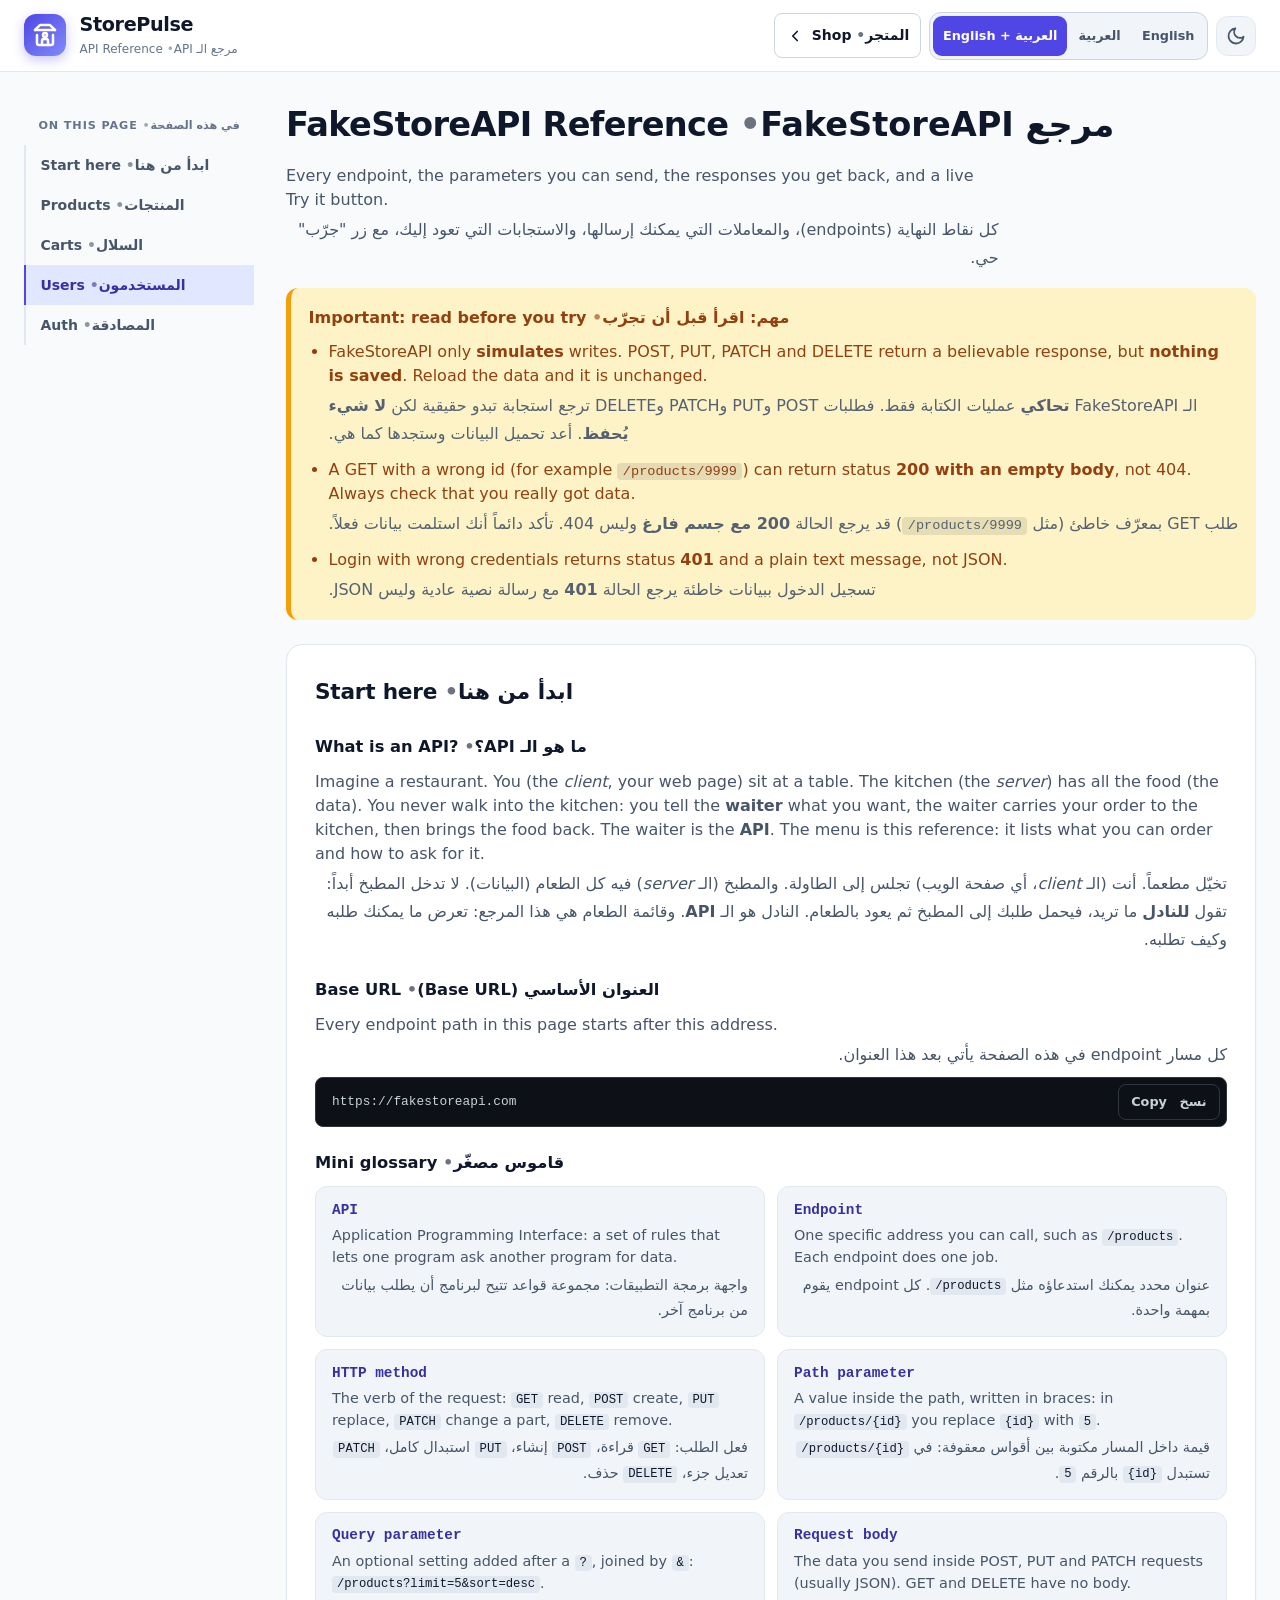
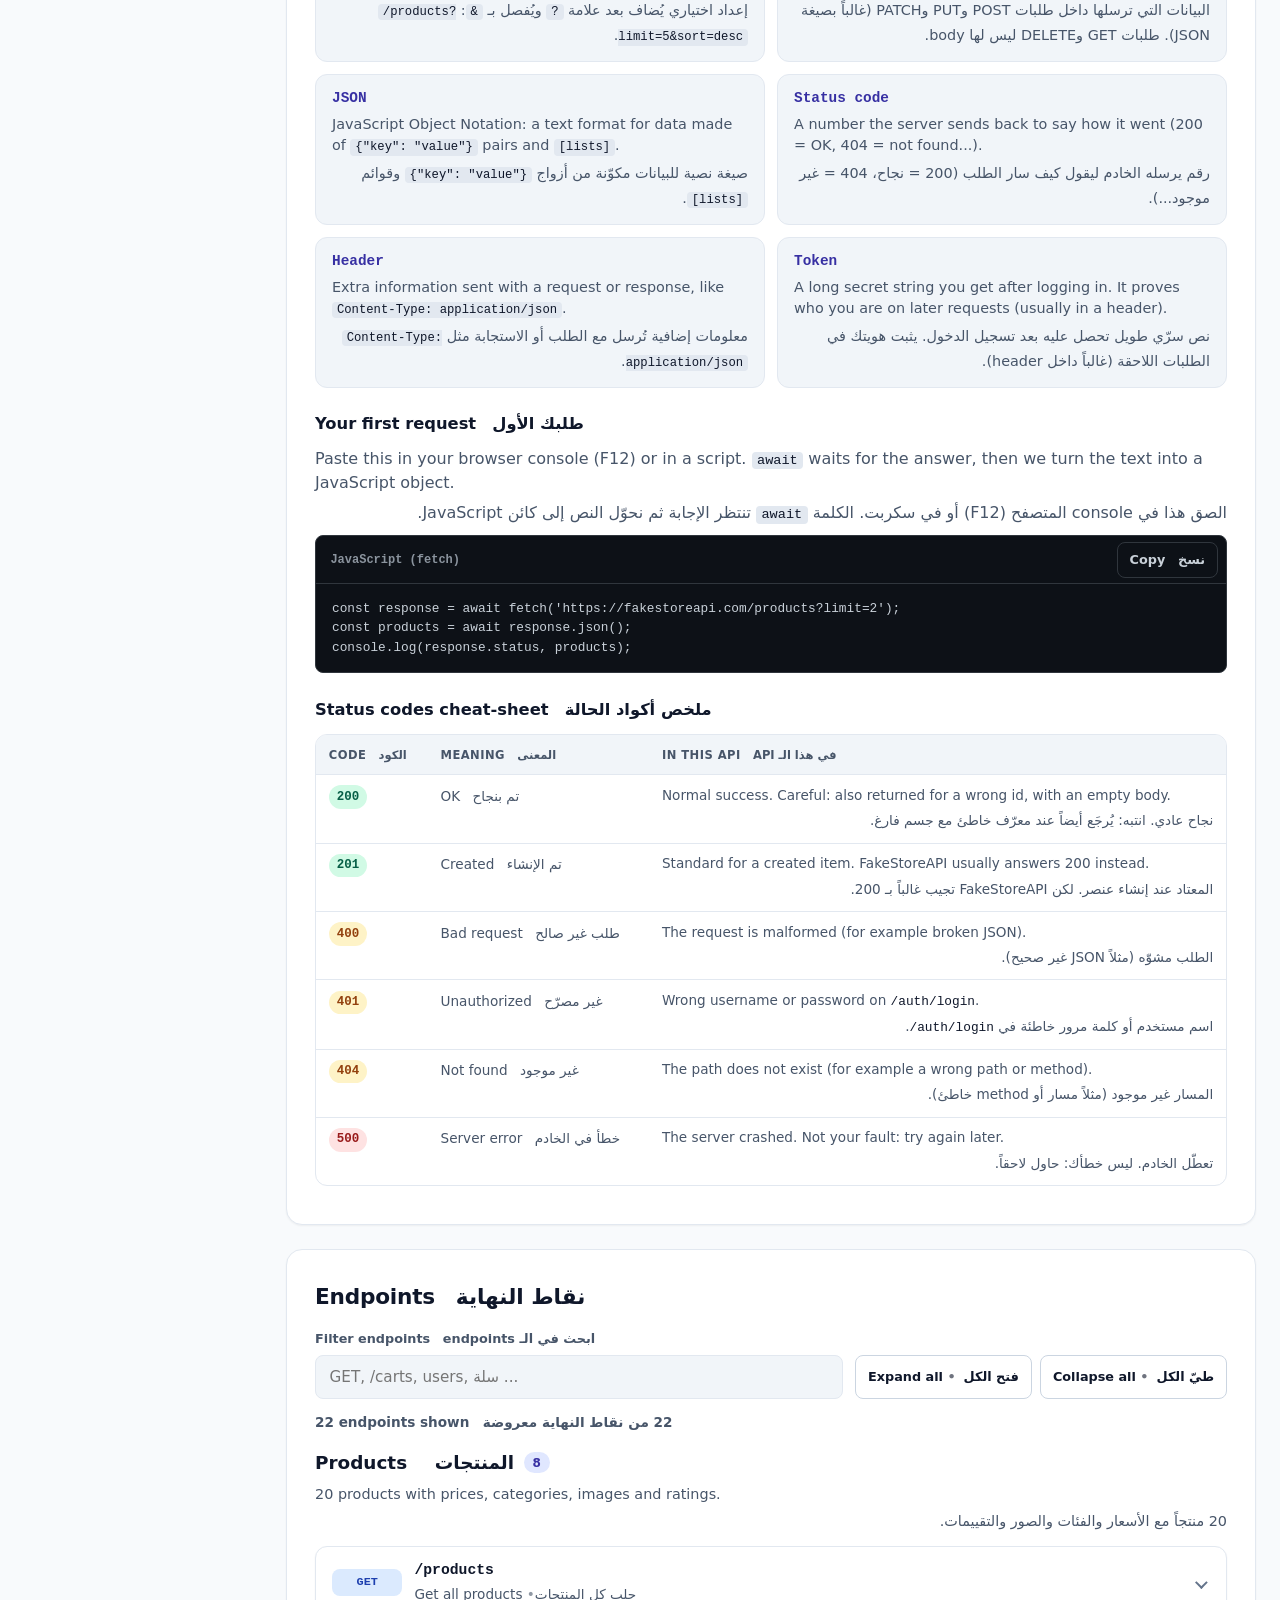
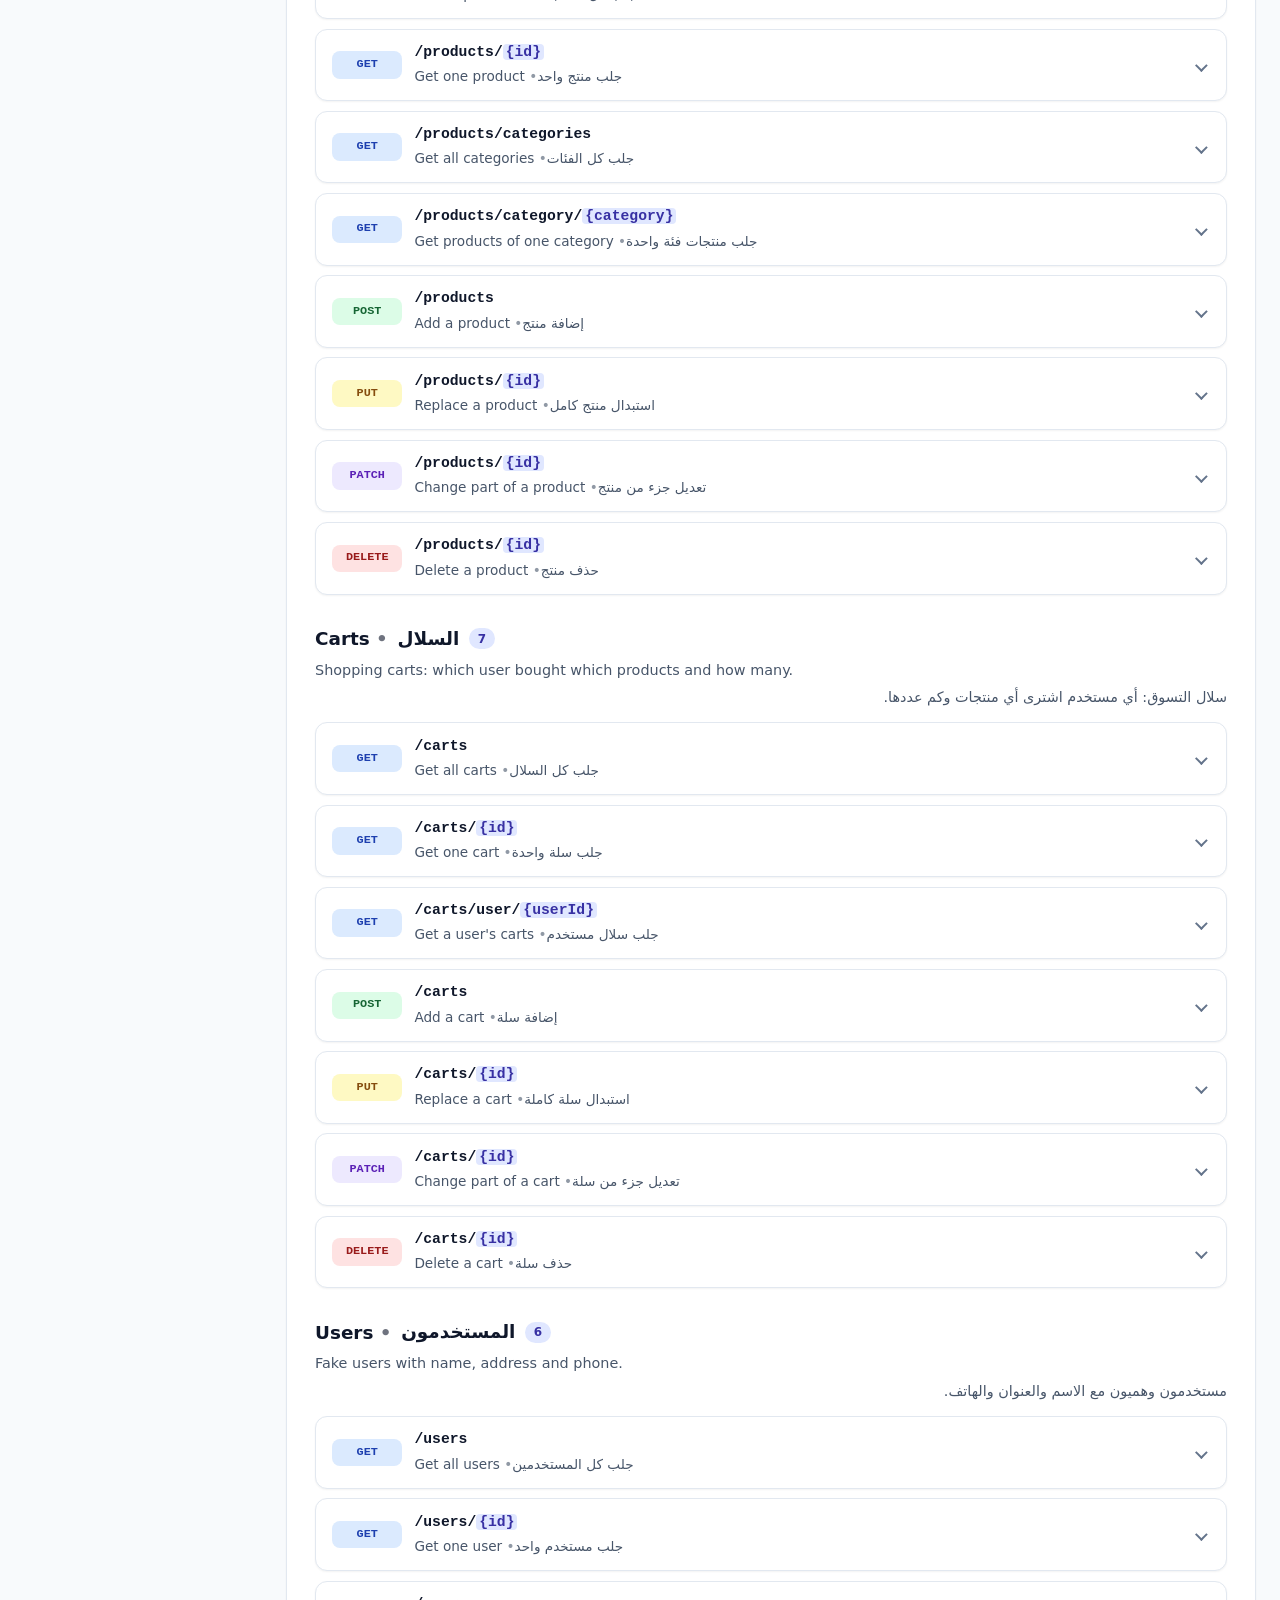
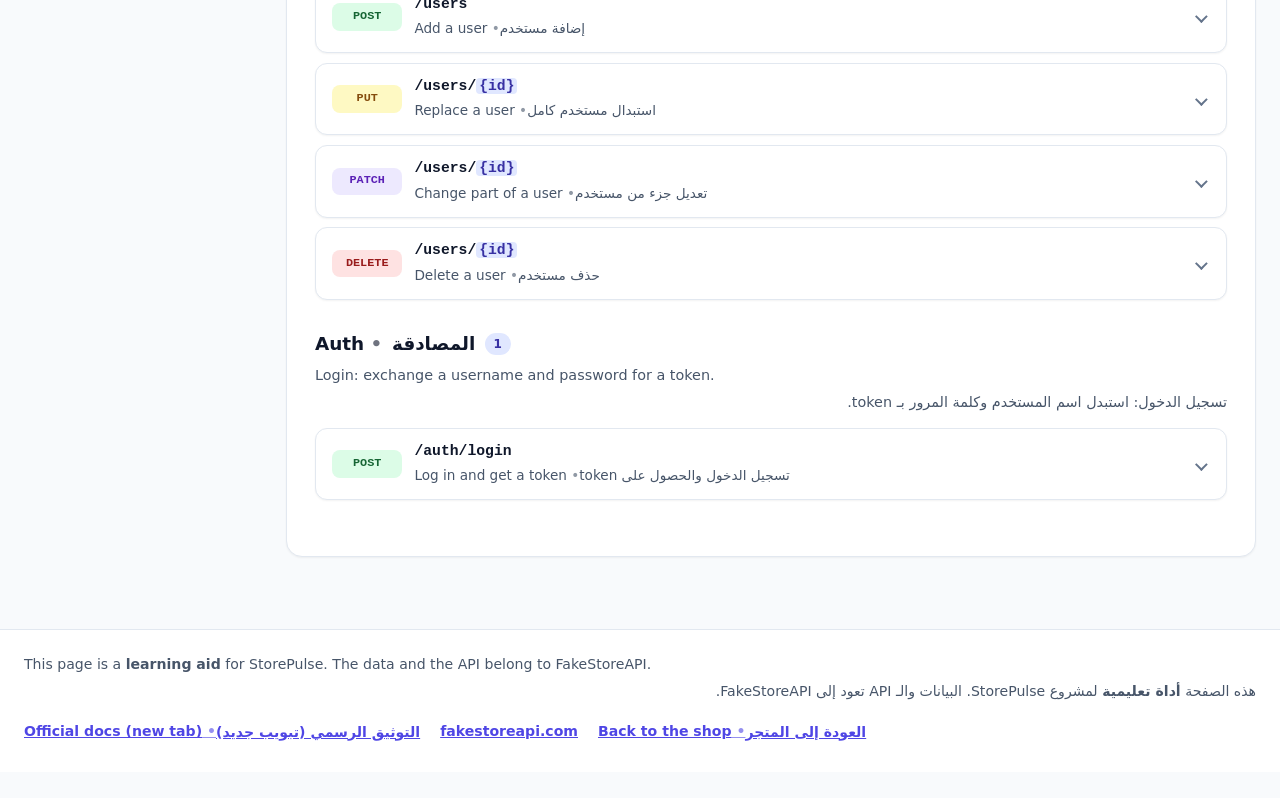
==== api.html @ 41c26d7b "first edit for frontend to StorePulse store" ====
<!DOCTYPE html>
<!--
  EN: FILE HEADER - api.html (the STRUCTURE of the "API Reference" page)
      Purpose: a bilingual (English + Arabic) reference of every FakeStoreAPI endpoint, its parameters,
      its example responses and a live "Try it" button. A teacher uses it to show beginners how APIs work.
      Concepts taught here: semantic HTML (header, nav, main, aside, section, article, details/summary,
      table, dl, fieldset/legend, footer), accessibility (skip link, aria-live, labels), the lang/dir
      attributes for bilingual + RTL pages, and Content-Security-Policy.
      ONE FILE, THREE LAYERS: the HTML below = structure, the <style> block = looks, the <script> block =
      behaviour (it builds the endpoint cards from a data array). No other file is needed.
      Suggested reading order: HTML body -> <style> block -> <script> block.
  AR: ترويسة الملف - api.html (هيكل صفحة "مرجع الـ API")
      الغرض: مرجع ثنائي اللغة (إنجليزي + عربي) لكل نقاط النهاية (endpoints) في FakeStoreAPI مع معاملاتها
      وأمثلة الاستجابة وزر "جرّب" حي. يستخدمه المعلم ليشرح للمبتدئين كيف تعمل الـ APIs.
      المفاهيم: HTML دلالي (header, nav, main, aside, section, article, details/summary, table, dl,
      fieldset/legend, footer)، إمكانية الوصول (رابط التخطي، aria-live، الوسوم label)، خاصيتا lang/dir
      للصفحات ثنائية اللغة ومن اليمين لليسار، وسياسة أمان المحتوى CSP.
      ملف واحد وثلاث طبقات: الـ HTML أدناه = الهيكل، وكتلة <style> = الشكل، وكتلة <script> = السلوك (تبني بطاقات
      الـ endpoints من مصفوفة بيانات). لا نحتاج أي ملف آخر.
      ترتيب القراءة المقترح: جسم الـ HTML ثم كتلة <style> ثم كتلة <script>.
-->

<!-- EN: <!DOCTYPE html> tells the browser "this is modern HTML5" (without it browsers use old "quirks mode").
     AR: <!DOCTYPE html> تخبر المتصفح أن هذه صفحة HTML5 حديثة (بدونها يعمل المتصفح بوضع قديم اسمه quirks mode). -->

<!-- EN: lang="en" = the page language (screen readers pick the right voice, browsers offer translation).
     data-theme = light/dark (the <script> block changes it). data-lang = which language(s) to show: both | en | ar.
     The script also switches lang/dir on this tag when you choose Arabic-only (dir="rtl" = right-to-left).
     AR: lang="en" لغة الصفحة (قارئات الشاشة تختار الصوت الصحيح والمتصفح يقترح الترجمة).
     data-theme = فاتح/داكن. data-lang = أي لغة نعرض: both | en | ar.
     والسكربت يغيّر lang وdir هنا عند اختيار العربية فقط (dir="rtl" = من اليمين لليسار). -->
<html lang="en" data-theme="light" data-lang="both">
<head>
  <!-- EN: UTF-8 is required so Arabic letters display correctly (without it you get garbage characters).
       AR: ترميز UTF-8 ضروري لعرض الحروف العربية بشكل صحيح (بدونه تظهر رموز مشوهة). -->
  <meta charset="UTF-8">

  <!-- EN: Viewport meta: makes phones use their real width instead of pretending to be a 980px desktop.
       viewport-fit=cover lets the page use the full screen on notched phones (we add safe-area padding in CSS).
       AR: وسم viewport يجعل الهاتف يستخدم عرضه الحقيقي بدل التظاهر بشاشة 980px.
       و viewport-fit=cover يسمح باستخدام كامل الشاشة في الهواتف ذات الحَزّ (نضيف هوامش آمنة في CSS). -->
  <meta name="viewport" content="width=device-width, initial-scale=1.0, viewport-fit=cover">
  <meta name="theme-color" content="#4f46e5">
  <meta name="description" content="Bilingual (English + Arabic) FakeStoreAPI reference: every endpoint, its parameters, example responses and a live Try it button.">

  <!-- EN: Content Security Policy (CSP) = a whitelist the browser enforces. Network calls (connect-src) may only
       go to fakestoreapi.com; fonts only from Google; plugins (object-src) are blocked completely.
       NOTE: because this whole page is ONE file, its CSS and JS are written inline, so we must allow
       'unsafe-inline' for styles and scripts. That is a trade-off: the shop (index.html) uses separate files and
       forbids it, which is safer. A real project keeps CSS/JS in their own files, or uses a nonce/hash.
       Here it is acceptable because the page never puts untrusted text into the HTML (it uses textContent).
       AR: سياسة أمان المحتوى (CSP) قائمة بيضاء يفرضها المتصفح: طلبات الشبكة (connect-src) فقط إلى fakestoreapi.com،
       والخطوط فقط من Google، والإضافات (object-src) محظورة تماماً.
       ملاحظة: بما أن هذه الصفحة كلها ملف واحد فإن الـ CSS والـ JS مكتوبان داخلها، لذلك يجب السماح بـ 'unsafe-inline'
       للأنماط والسكربتات. هذه مقايضة: المتجر (index.html) يستخدم ملفات منفصلة ويمنعها، وهذا أكثر أماناً.
       المشاريع الحقيقية تضع CSS وJS في ملفات منفصلة أو تستخدم nonce/hash.
       هنا مقبول لأن الصفحة لا تضع نصاً غير موثوق داخل الـ HTML أبداً (تستخدم textContent). -->
  <meta http-equiv="Content-Security-Policy" content="
    default-src 'self';
    connect-src 'self' https://fakestoreapi.com;
    img-src 'self' https://fakestoreapi.com data: https://images.unsplash.com;
    style-src 'self' 'unsafe-inline' https://fonts.googleapis.com;
    font-src 'self' https://fonts.gstatic.com;
    script-src 'self' 'unsafe-inline';
    object-src 'none';
    base-uri 'self';
    form-action 'self';
  ">

  <title>StorePulse • API Reference • مرجع الـ API</title>


  <!-- EN: Fonts. preconnect warms up the connection early. IBM Plex Sans Arabic is used for Arabic text.
       AR: الخطوط. preconnect يجهّز الاتصال مبكراً. خط IBM Plex Sans Arabic يُستخدم للنص العربي. -->
  <link rel="preconnect" href="https://fonts.googleapis.com">
  <link rel="preconnect" href="https://fonts.gstatic.com" crossorigin>
  <link href="https://fonts.googleapis.com/css2?family=Plus+Jakarta+Sans:wght@400;500;600;700;800&family=JetBrains+Mono:wght@400;500;600;700&family=IBM+Plex+Sans+Arabic:wght@400;500;600;700&display=swap" rel="stylesheet">

  <!-- EN: The page's CSS, inline (see the explanation at the top of the block).
       AR: الـ CSS الخاص بالصفحة مكتوب داخلها (انظر الشرح في أعلى الكتلة). -->
  <style>
/* ==========================================================================
   EN: ALL THE CSS OF THIS PAGE LIVES HERE (one single file, no style.css / api.css needed).
       PART 1 = the shared "design system" (colour variables, dark mode, buttons, header, JSON colours...).
                It was copied from the shop's style.css, but ONLY the rules this page really uses.
       PART 2 = rules that exist only for the API page (layout, endpoint cards, Try-it panel, RTL tweaks).
       ORDER MATTERS: PART 2 comes after PART 1, so when two rules are equally specific the later one wins.
   AR: كل الـ CSS الخاص بهذه الصفحة موجود هنا (ملف واحد فقط، لا نحتاج style.css ولا api.css).
       الجزء 1 = "نظام التصميم" المشترك (متغيرات الألوان، الوضع الداكن، الأزرار، الترويسة، ألوان JSON...).
                 نُسخ من style.css الخاص بالمتجر، لكن فقط القواعد التي تستخدمها هذه الصفحة فعلاً.
       الجزء 2 = قواعد خاصة بصفحة الـ API فقط (التخطيط، بطاقات الـ endpoints، لوحة "جرّب"، تعديلات RTL).
       الترتيب مهم: الجزء 2 بعد الجزء 1، فعند تساوي قوة قاعدتين تفوز الأحدث.
   ========================================================================== */

/* ##########################################################################
   EN: PART 1 - SHARED DESIGN SYSTEM (extracted from the shop's style.css)
   AR: الجزء 1 - نظام التصميم المشترك (مستخرج من style.css الخاص بالمتجر)
   ########################################################################## */

/* ======================================================================
   EN: StorePulse - style.css  (the LOOKS of the page)
   HTML = structure (the skeleton), CSS = looks (this file), JS = behaviour (script.js).
   CSS means Cascading Style Sheets: a list of RULES. Each rule is  selector { property: value; }.
   The selector picks elements (".btn" = every element with class="btn", "#id" = one element, "h1" = every h1).
   
   CONCEPTS TAUGHT HERE:  1) variables (custom properties)  2) reset + box-sizing  3) flexbox  4) grid
   5) position: relative / absolute / fixed / sticky  6) z-index + stacking  7) transitions  8) @keyframes animations
   9) media queries (responsive)  10) dark mode with variables  11) accessibility (focus, reduced motion, touch size)
   
   HOW IT CONNECTS:
    - index.html gives elements their class names / ids (class="btn btn-primary", id="btn-checkout"). We style them here.
    - script.js never writes colours. It only ADDS or REMOVES class names, and the CSS reacts:
      .hidden (display none), .collapsed (filter panel closed), .active (selected button/page), .chip-active,
      .bookmarked, .header-hidden (header slid away), .bump, .btn-added-state, .toast-leaving, [data-theme] on <html>,
      body.filters-open. This split (JS decides state, CSS draws it) keeps both files simple.
   
   READING ORDER: (1) variables + reset  (2) header  (3) buttons  (4) search/filters  (5) product grid  (6) loaders/states
   (7) dialogs, cart drawer  (8) toasts  (9) the responsive blocks near the end  (10) the "polish pass" blocks at the very end.
   TIP: later rules beat earlier rules when specificity is equal. That is the "Cascading" in CSS.
   AR: StorePulse - style.css  (مظهر الصفحة)
   HTML = الهيكل، CSS = المظهر (هذا الملف)، JS = السلوك (script.js).
   CSS تعني Cascading Style Sheets: قائمة من القواعد. كل قاعدة شكلها  selector { property: value; }.
   الـ selector يختار العناصر (".btn" = كل عنصر له class="btn"، "#id" = عنصر واحد، "h1" = كل h1).
   
   المفاهيم التي نتعلمها: 1) المتغيرات (custom properties)  2) الـ reset و box-sizing  3) flexbox  4) grid
   5) الـ position بأنواعه  6) z-index وترتيب الطبقات  7) transitions  8) animations بـ @keyframes
   9) media queries للتجاوب مع الشاشات  10) الوضع الداكن بالمتغيرات  11) إمكانية الوصول (focus، تقليل الحركة، حجم اللمس)
   
   كيف يرتبط بالملفات الأخرى:
    - index.html يعطي العناصر أسماء class و id (مثل class="btn btn-primary"). ونحن ننسّقها هنا.
    - script.js لا يكتب ألوانًا أبدًا. هو فقط يضيف أو يحذف أسماء classes والـ CSS يستجيب:
      .hidden (إخفاء)، .collapsed (لوحة الفلاتر مغلقة)، .active (زر/صفحة مختارة)، .chip-active، .bookmarked،
      .header-hidden (الهيدر اختفى)، .bump، .btn-added-state، .toast-leaving، [data-theme] على <html>، body.filters-open.
      هذا التقسيم (JS يقرر الحالة و CSS يرسمها) يجعل الملفين أبسط.
   
   ترتيب القراءة: (1) المتغيرات والـ reset  (2) الهيدر  (3) الأزرار  (4) البحث والفلاتر  (5) شبكة المنتجات  (6) الـ loaders والحالات
   (7) النوافذ وسلة المشتريات  (8) الـ toasts  (9) كتل التجاوب قرب النهاية  (10) كتل "polish pass" في آخر الملف.
   نصيحة: القاعدة الأحدث تتغلب على الأقدم عند تساوي الـ specificity. وهذا معنى "Cascading".
   ====================================================================== */

/* ======================================================================
   EN: Z-INDEX MAP (all layers in this file, highest first)
   z-index decides which overlapping element is drawn on top. Think of paper sheets on a desk: a higher number = a sheet lying higher.
   It ONLY works on positioned elements (relative / absolute / fixed / sticky) and only competes with siblings in the SAME stacking context.
   A stacking context is a "private pile of paper": an element that makes one (position + z-index, transform, opacity < 1, filter,
   backdrop-filter...) keeps all its children inside it, so a child can never jump above something outside that pile.
   Why NOT z-index: 999999 everywhere? Huge numbers start an arms race, nobody remembers why, and bugs appear. We keep a few
   small, meaningful steps and write them down here.
     top layer .... <dialog> opened with showModal() and [popover] toasts. The browser puts them ABOVE every z-index. No number needed.
     9999 ......... .scroll-progress-bar (line ~155) and .skip-link (must be visible above everything when focused by keyboard).
     1000 ......... .toast-container fallback (real toasts use the popover top layer, see MOBILE APP SHELL).
     950 .......... .advanced-filters-panel as a bottom sheet on mobile (above its dimmed overlay).
     940 .......... body.filters-open::after, the dark overlay behind the filter sheet.
     900 .......... .bottom-nav (mobile tab bar) and .floating-dock (desktop request pill): never shown together.
     880 .......... .fab (floating add button), just under the tab bar and sheet.
     100 .......... .app-header (sticky header): above the page content, below every floating control.
     5 ............ .card-category-badge and .btn-card-bookmark (above the product image).
     1 ............ .card-img (image sits above the card background).
   AR: خريطة الـ Z-INDEX (كل الطبقات في الملف من الأعلى للأدنى)
   الـ z-index يحدد أي عنصر يظهر فوق الآخر عندما يتداخلان. فكّر بأوراق على مكتب: الرقم الأكبر = ورقة أعلى.
   يعمل فقط على العناصر ذات position (relative / absolute / fixed / sticky)، ويقارن فقط مع العناصر في نفس الـ stacking context.
   الـ stacking context هو "كومة أوراق خاصة": عنصر ينشئ واحدة (position مع z-index، أو transform، أو opacity أقل من 1، أو filter،
   أو backdrop-filter...) فتبقى أبناؤه داخلها ولا يستطيع ابن أن يقفز فوق شيء خارج الكومة.
   لماذا لا نكتب z-index: 999999 في كل مكان؟ لأن الأرقام الضخمة تبدأ سباقًا لا ينتهي ولا أحد يتذكر السبب فتظهر الأخطاء.
   نستخدم خطوات قليلة وصغيرة ولها معنى، ونكتبها هنا.
     الطبقة العليا .. <dialog> المفتوح بـ showModal() وعناصر [popover] (الـ toasts). المتصفح يضعها فوق أي z-index. لا نحتاج رقمًا.
     9999 ......... .scroll-progress-bar و .skip-link (يجب أن يظهر فوق كل شيء عند التنقل بالكيبورد).
     1000 ......... .toast-container كحل احتياطي (الـ toasts الحقيقية تستخدم popover، انظر MOBILE APP SHELL).
     950 .......... .advanced-filters-panel كـ bottom sheet على الموبايل (فوق الغطاء المعتم).
     940 .......... body.filters-open::after الغطاء المعتم خلف لوحة الفلاتر.
     900 .......... .bottom-nav (شريط التبويبات في الموبايل) و .floating-dock (زر الطلبات في الديسكتوب): لا يظهران معًا.
     880 .......... .fab (زر الإضافة العائم) تحت الشريط واللوحة مباشرة.
     100 .......... .app-header (الهيدر الثابت): فوق المحتوى وتحت أي عنصر عائم.
     5 ............ .card-category-badge و .btn-card-bookmark (فوق صورة المنتج).
     1 ............ .card-img (الصورة فوق خلفية البطاقة).
   ====================================================================== */

/* EN: :root = the <html> element. Variables (custom properties) start with -- and are read with var(--name).
   Change a colour ONCE here and the whole site updates. Variables are also how dark mode works (see below).
   AR: الـ :root هو عنصر <html>. المتغيرات (custom properties) تبدأ بـ -- ونقرأها بـ var(--name).
   نغيّر اللون مرة واحدة هنا فيتغير الموقع كله. وبالمتغيرات أيضًا يعمل الوضع الداكن (انظر أدناه). */

:root {
  --bg-page: #f8fafc;
  --bg-surface: #ffffff;
  --bg-surface-elevated: #ffffff;
  --bg-subtle: #f1f5f9;
  --bg-muted: #e2e8f0;
  
  --border-subtle: #e2e8f0;
  --border-strong: #cbd5e1;
  --border-focus: #4f46e5;
  
  --text-primary: #0f172a;
  --text-secondary: #475569;
  --text-muted: #64748b;
  --text-inverse: #ffffff;
  
  /* EN: Brand + status colours. Each colour has a "subtle" (pale background) and "text" (readable on that background) partner.
     Rule: never use colour alone to carry meaning; badges also have text, so colour-blind users are fine.
     AR: ألوان العلامة والحالات. لكل لون نسخة "subtle" (خلفية فاتحة) ونسخة "text" (نص مقروء فوق تلك الخلفية).
     قاعدة: لا نعتمد على اللون وحده لنقل المعنى، والـ badges فيها نص أيضًا فيفهمها من لا يميّز الألوان. */
  --color-primary: #4f46e5;
  --color-primary-hover: #4338ca;
  --color-primary-subtle: #e0e7ff;
  --color-primary-text: #3730a3;
  
  --color-success: #10b981;
  --color-success-hover: #059669;
  --color-success-subtle: #d1fae5;
  --color-success-text: #065f46;
  
  --color-warning: #f59e0b;
  --color-warning-subtle: #fef3c7;
  --color-warning-text: #92400e;
  
  --color-danger: #ef4444;
  --color-danger-subtle: #fee2e2;
  --color-danger-text: #991b1b;

  --color-info: #0284c7;
  --color-info-subtle: #e0f2fe;
  
  /* EN: Shadows give depth (cards float above the page). Bigger name = higher the element looks.
     AR: الظلال تعطي عمقًا (البطاقات تبدو طافية فوق الصفحة). كلما كبر الاسم بدا العنصر أعلى. */
  --shadow-xs: 0 1px 2px 0 rgba(0, 0, 0, 0.05);
  --shadow-sm: 0 1px 3px 0 rgba(0, 0, 0, 0.1), 0 1px 2px -1px rgba(0, 0, 0, 0.1);
  --shadow-md: 0 4px 6px -1px rgba(0, 0, 0, 0.1), 0 2px 4px -2px rgba(0, 0, 0, 0.1);
  --shadow-lg: 0 10px 15px -3px rgba(0, 0, 0, 0.1), 0 4px 6px -4px rgba(0, 0, 0, 0.1);
  --shadow-xl: 0 20px 25px -5px rgba(0, 0, 0, 0.1), 0 8px 10px -6px rgba(0, 0, 0, 0.1);

  /* EN: Radii = corner roundness in one place so every card/button feels like the same family. 9999px = fully round "pill".
     AR: الـ radii تحدد استدارة الزوايا في مكان واحد فتبدو كل البطاقات والأزرار من عائلة واحدة. القيمة 9999px تعطي شكل "حبة" دائرية. */
  --radius-xs: 4px;
  --radius-sm: 8px;
  --radius-md: 12px;
  --radius-lg: 16px;
  --radius-full: 9999px;

  /* EN: Layout + motion values. --header-height is reused for sticky offsets and is changed inside media queries.
     The cubic-bezier() numbers are easing curves (how speed changes); "bounce" overshoots slightly for a playful pop.
     AR: قيم التخطيط والحركة. --header-height نستخدمه في أماكن كثيرة ونغيّره داخل media queries.
     أرقام cubic-bezier() هي منحنى التسارع (كيف تتغير السرعة)، و"bounce" يتجاوز الهدف قليلًا لإحساس مرح. */
  --max-width: 1320px;
  --header-height: 72px;
  --transition-fast: 150ms cubic-bezier(0.4, 0, 0.2, 1);
  --transition-normal: 250ms cubic-bezier(0.4, 0, 0.2, 1);
  --transition-bounce: 300ms cubic-bezier(0.34, 1.56, 0.64, 1);

  /* EN: Font stacks: the browser uses the first font it has, then falls back. system-ui = the phone/computer's own UI font.
     AR: قوائم الخطوط: يستخدم المتصفح أول خط متوفر ثم ينتقل للتالي. system-ui هو خط واجهة الجهاز نفسه. */
  --font-sans: 'Plus Jakarta Sans', system-ui, -apple-system, BlinkMacSystemFont, 'Segoe UI', Roboto, sans-serif;
  --font-mono: 'JetBrains Mono', ui-monospace, SFMono-Regular, Menlo, Monaco, Consolas, monospace;
}

/* EN: DARK MODE: the same variable names get new values when <html data-theme="dark"> (script.js sets this attribute,
   starting from the user's prefers-color-scheme choice). No component rule needs to change: they all use var(--...).
   An attribute selector [data-theme="dark"] matches any element having that attribute value.
   AR: الوضع الداكن: نفس أسماء المتغيرات تأخذ قيمًا جديدة عندما يصبح <html data-theme="dark"> (الـ script.js يضع هذه السمة
   بالاعتماد على prefers-color-scheme عند المستخدم). لا نغيّر أي قاعدة للمكونات لأنها كلها تستخدم var(--...).
   الـ attribute selector [data-theme="dark"] يطابق أي عنصر يحمل هذه القيمة. */

[data-theme="dark"] {
  --bg-page: #0b0f19;
  --bg-surface: #111827;
  --bg-surface-elevated: #1f2937;
  --bg-subtle: #1e293b;
  --bg-muted: #334155;
  
  --border-subtle: #1f293d;
  --border-strong: #374151;
  --border-focus: #6366f1;
  
  --text-primary: #f8fafc;
  --text-secondary: #cbd5e1;
  --text-muted: #94a3b8;
  --text-inverse: #0f172a;
  
  --color-primary: #6366f1;
  --color-primary-hover: #4f46e5;
  --color-primary-subtle: #312e81;
  --color-primary-text: #c7d2fe;
  
  --color-success: #34d399;
  --color-success-hover: #10b981;
  --color-success-subtle: #064e3b;
  --color-success-text: #a7f3d0;
  
  --color-warning: #fbbf24;
  --color-warning-subtle: #78350f;
  --color-warning-text: #fde68a;
  
  --color-danger: #f87171;
  --color-danger-subtle: #7f1d1d;
  --color-danger-text: #fecaca;

  --color-info: #38bdf8;
  --color-info-subtle: #0c4a6e;
  
  --shadow-xs: 0 1px 2px 0 rgba(0, 0, 0, 0.3);
  --shadow-sm: 0 1px 3px 0 rgba(0, 0, 0, 0.4), 0 1px 2px -1px rgba(0, 0, 0, 0.4);
  --shadow-md: 0 4px 6px -1px rgba(0, 0, 0, 0.5), 0 2px 4px -2px rgba(0, 0, 0, 0.5);
  --shadow-lg: 0 10px 15px -3px rgba(0, 0, 0, 0.6), 0 4px 6px -4px rgba(0, 0, 0, 0.6);
  --shadow-xl: 0 20px 25px -5px rgba(0, 0, 0, 0.7), 0 8px 10px -6px rgba(0, 0, 0, 0.7);
}

/* EN: RESET: browsers add their own default margins/padding. We zero them so every browser starts equal.
   box-sizing: border-box makes width INCLUDE padding + border (a 200px box stays 200px). Without it layouts break by a few pixels.
   "*, *::before, *::after" = every element and every generated pseudo-element (::before / ::after are fake child boxes made by CSS).
   AR: الـ RESET: المتصفحات تضيف margin و padding افتراضيين. نصفّرها ليبدأ كل متصفح من نفس النقطة.
   الخاصية box-sizing: border-box تجعل الـ width يشمل الـ padding والـ border (الصندوق 200px يبقى 200px). بدونها تنكسر التصاميم ببضعة بكسلات.
   "*, *::before, *::after" = كل عنصر وكل عنصر وهمي (::before و ::after صناديق وهمية ينشئها CSS). */

*, *::before, *::after {
  box-sizing: border-box;
  margin: 0;
  padding: 0;
}

/* EN: html: 16px is the base for rem units (1rem = 16px). smooth scroll for in-page links.
   color-scheme: tells the browser we support light AND dark, so native parts (scrollbars, form controls) match the theme.
   AR: html: القيمة 16px هي أساس وحدة rem (1rem = 16px). scroll-behavior: smooth يجعل التمرير ناعمًا للروابط داخل الصفحة.
   color-scheme: تخبر المتصفح أننا ندعم الفاتح والداكن، فتتبع العناصر الأصلية (scrollbar وحقول النماذج) الثيم. */

html {
  font-size: 16px;
  scroll-behavior: smooth;
  color-scheme: light dark;
}

/* EN: body is a flex COLUMN with min-height so the <main> (flex: 1 later) can fill the screen and push the footer down.
   line-height 1.5 = readable text. The transition makes the dark/light switch fade instead of flash.
   Note: 100vh on mobile includes the browser address bar; we use dvh in places where that matters (dialogs).
   AR: الـ body هو flex بشكل عمودي مع min-height ليملأ <main> (flex: 1 لاحقًا) الشاشة ويدفع الفوتر للأسفل.
   line-height: 1.5 لنص مريح للقراءة. والـ transition يجعل التبديل بين الفاتح والداكن تدريجيًا بدل وميض.
   ملاحظة: 100vh في الموبايل يشمل شريط عنوان المتصفح، لذلك نستخدم dvh حيث يهم الأمر (النوافذ). */

body {
  font-family: var(--font-sans);
  background-color: var(--bg-page);
  color: var(--text-primary);
  line-height: 1.5;
  min-height: 100vh;
  display: flex;
  flex-direction: column;
  transition: background-color var(--transition-normal), color var(--transition-normal);
  -webkit-font-smoothing: antialiased;
}

/* EN: ACCESSIBILITY: :focus-visible shows an outline only when you navigate with the KEYBOARD (Tab), not on mouse clicks.
   Never remove outlines without a replacement: keyboard users would be lost. outline-offset leaves a small gap so it is easy to see.
   AR: إمكانية الوصول: :focus-visible يعرض إطارًا فقط عند التنقل بـ KEYBOARD (زر Tab) وليس عند نقر الماوس.
   لا تحذف الـ outline أبدًا بدون بديل، لأن مستخدم الكيبورد سيضيع. و outline-offset يترك مسافة صغيرة لتظهر بوضوح. */

:focus-visible {
  outline: 2px solid var(--border-focus);
  outline-offset: 2px;
}

/* EN: Skip link: the first Tab stop on the page. It is hidden above the screen (top: -100px) and slides in on focus, so keyboard and
   screen-reader users can JUMP past the header straight to the content. position: absolute is placed relative to the page.
   AR: رابط التخطي (skip link): أول محطة عند الضغط على Tab. مخبأ فوق الشاشة (top: -100px) ويظهر عند الـ focus، فيقفز مستخدمو
   الكيبورد وقارئ الشاشة فوق الهيدر مباشرة إلى المحتوى. الـ position: absolute يتموضع بالنسبة للصفحة. */

.skip-link {
  position: absolute;
  top: -100px;
  left: 1rem;
  background: var(--color-primary);
  color: #fff;
  padding: 0.5rem 1rem;
  z-index: 9999;
  border-radius: var(--radius-sm);
  font-weight: 600;
  transition: top var(--transition-fast);
}

.skip-link:focus {
  top: 1rem;
}

/* ======================================================================
   EN: HEADER (sticky + hide on scroll)
   UX: the header stays reachable (sticky) but slides away when you scroll DOWN to give more reading room, and returns when you scroll UP.
   script.js toggles the class .header-hidden for that.
   AR: الهيدر (ثابت + يختفي عند التمرير)
   تجربة المستخدم: يبقى الهيدر في المتناول (sticky) لكنه ينزلق للأعلى عند التمرير للأسفل ليعطي مساحة قراءة، ويعود عند التمرير للأعلى.
   الـ script.js يبدّل الـ class المسمى .header-hidden لهذا الغرض.
   ====================================================================== */

/* EN: position: sticky = behaves normally (takes space in the page) until you scroll past top: 0, then sticks there. Better than fixed
   because it does not need a spacer. z-index 100 keeps it above page content. backdrop-filter: blur frosts what is behind it.
   will-change: transform warns the browser we animate transform, so it prepares a GPU layer (smoother, but use sparingly).
   AR: position: sticky = يتصرف عاديًا (يأخذ مكانه) حتى تتجاوز top: 0 فيلتصق هناك. أفضل من fixed لأنه لا يحتاج مساحة بديلة.
   الـ z-index 100 يبقيه فوق المحتوى. و backdrop-filter: blur يضبّب ما خلفه كالزجاج.
   will-change: transform ينبّه المتصفح أننا سنحرك transform فيجهز طبقة GPU (حركة أنعم، لكن لا تكثر منها). */

.app-header {
  position: sticky;
  top: 0;
  z-index: 100;
  background-color: var(--bg-surface);
  border-bottom: 1px solid var(--border-subtle);
  height: var(--header-height);
  backdrop-filter: blur(12px);
  transition: transform 300ms cubic-bezier(0.16, 1, 0.3, 1), background-color var(--transition-normal), border-color var(--transition-normal);
  will-change: transform;
}

/* EN: Header inner container: max-width + margin: 0 auto centres the content on huge screens. flex + space-between pushes
   brand to the left and actions to the right; align-items: center aligns them vertically.
   AR: حاوية الهيدر الداخلية: max-width مع margin: 0 auto تضع المحتوى في المنتصف على الشاشات الكبيرة. flex مع space-between يدفع
   العلامة لليسار والأزرار لليمين، و align-items: center يوسّطها عموديًا. */

.header-container {
  max-width: var(--max-width);
  margin: 0 auto;
  height: 100%;
  padding: 0 1.5rem;
  display: flex;
  align-items: center;
  justify-content: space-between;
  gap: 1rem;
}

/* EN: BRAND / LOGO block: logo square (gradient) + app name. The logo rotates slightly on hover as a friendly micro-interaction.
   AR: كتلة العلامة التجارية والشعار: مربع الشعار (متدرج اللون) + اسم التطبيق. يدور الشعار قليلًا عند المرور بالماوس كتفاعل صغير ودود. */

.brand-group {
  display: flex;
  align-items: center;
  gap: 0.85rem;
}

.brand-logo {
  width: 42px;
  height: 42px;
  border-radius: var(--radius-md);
  background: linear-gradient(135deg, var(--color-primary) 0%, #818cf8 100%);
  color: white;
  display: flex;
  align-items: center;
  justify-content: center;
  box-shadow: 0 4px 12px rgba(79, 70, 229, 0.3);
  transition: transform var(--transition-bounce);
}

.brand-logo:hover {
  transform: rotate(6deg) scale(1.05);
}

/* EN: Brand title row: letter-spacing: -0.02em tightens big bold text slightly (looks more professional).
   AR: سطر عنوان العلامة: letter-spacing: -0.02em يقرّب الحروف قليلًا في النص الكبير الغامق فيبدو أكثر احترافية. */

.brand-title {
  font-size: 1.2rem;
  font-weight: 800;
  letter-spacing: -0.02em;
  display: flex;
  align-items: center;
  gap: 0.5rem;
}

.brand-subtitle {
  font-size: 0.75rem;
  color: var(--text-muted);
  font-weight: 500;
}

/* EN: Right side of the header (theme, inspector, cart, sign-in buttons) laid out in a row with equal gaps.
   AR: الجهة اليمنى من الهيدر (الثيم، الـ inspector، السلة، تسجيل الدخول) في صف بمسافات متساوية. */

.header-actions {
  display: flex;
  align-items: center;
  gap: 0.75rem;
}

/* ======================================================================
   EN: BUTTONS SYSTEM
   One base class .btn (shape, size, font) + a colour modifier (.btn-primary, .btn-outline...) + a size modifier (.btn-sm).
   In HTML you combine them: class="btn btn-primary btn-sm". This avoids repeating the same rules for every button.
   AR: نظام الأزرار
   class أساسي واحد .btn (الشكل والحجم والخط) + معدّل للون (.btn-primary و .btn-outline...) + معدّل للحجم (.btn-sm).
   في الـ HTML نجمعها: class="btn btn-primary btn-sm". هكذا لا نكرر نفس القواعد لكل زر.
   ====================================================================== */

/* EN: inline-flex = the button sizes to its content but lays out its icon + text with flexbox (gap sets the space between them).
   font-family: inherit is needed because buttons do NOT inherit the page font by default. white-space: nowrap keeps labels on one line.
   transition: all is simple for teaching; in big projects list the exact properties for better performance.
   AR: inline-flex = الزر يأخذ حجم محتواه لكنه يرتب الأيقونة والنص بـ flexbox (الـ gap هو المسافة بينهما).
   font-family: inherit ضروري لأن الأزرار لا ترث خط الصفحة افتراضيًا. white-space: nowrap يبقي النص في سطر واحد.
   transition: all مناسب للتعليم، وفي المشاريع الكبيرة نكتب الخصائص بالتحديد لأداء أفضل. */

.btn {
  display: inline-flex;
  align-items: center;
  justify-content: center;
  gap: 0.5rem;
  padding: 0.55rem 1rem;
  font-size: 0.875rem;
  font-weight: 600;
  font-family: inherit;
  border-radius: var(--radius-sm);
  border: 1px solid transparent;
  cursor: pointer;
  transition: all var(--transition-fast);
  text-decoration: none;
  white-space: nowrap;
}

/* EN: Colour variants. :hover applies while the mouse is over the element; translateY(-1px) lifts the button 1px as feedback.
   (Touch screens have no real hover: see the @media (hover: none) block near the end.)
   AR: أنواع الألوان. :hover يعمل أثناء مرور الماوس فوق العنصر؛ و translateY(-1px) يرفع الزر بكسلًا واحدًا كتغذية راجعة.
   (شاشات اللمس ليس فيها hover حقيقي: انظر كتلة @media (hover: none) قرب النهاية.) */

.btn-primary {
  background-color: var(--color-primary);
  color: white;
}

.btn-primary:hover {
  background-color: var(--color-primary-hover);
  box-shadow: var(--shadow-sm);
  transform: translateY(-1px);
}

.btn-outline {
  background-color: var(--bg-surface);
  border-color: var(--border-strong);
  color: var(--text-primary);
}

.btn-outline:hover {
  background-color: var(--bg-subtle);
  border-color: var(--text-secondary);
}

/* EN: Icon-only button (theme toggle). A fixed 40x40 square. Its SVG icon rotates on hover. Icon buttons MUST have an aria-label in HTML.
   AR: زر أيقونة فقط (تبديل الثيم). مربع ثابت 40x40. أيقونة الـ SVG تدور عند المرور. أزرار الأيقونات يجب أن يكون لها aria-label في الـ HTML. */

.btn-icon {
  width: 40px;
  height: 40px;
  padding: 0;
  border-radius: var(--radius-md);
  background: var(--bg-subtle);
  border: 1px solid var(--border-subtle);
  color: var(--text-secondary);
  transition: all var(--transition-fast);
}

.btn-icon:hover {
  background: var(--bg-muted);
  color: var(--text-primary);
  transform: translateY(-1px);
}

.btn-icon svg {
  transition: transform 300ms cubic-bezier(0.34, 1.56, 0.64, 1);
}

.btn-icon:hover svg {
  transform: rotate(30deg) scale(1.15);
}

/* EN: Size and layout modifiers: .btn-sm / .btn-xs = smaller, .btn-block = full width, .btn-grow = flex: 1 (take all free space in a flex row).
   AR: معدّلات الحجم والتخطيط: .btn-sm و .btn-xs أصغر، .btn-block عرض كامل، .btn-grow = flex: 1 (يأخذ كل المساحة الفارغة في صف flex). */

.btn-sm {
  padding: 0.35rem 0.75rem;
  font-size: 0.8rem;
}

/* EN: Theme toggle icons: show the moon in light mode and the sun in dark mode (the icon you would switch TO), using the data-theme attribute.
   AR: أيقونات تبديل الثيم: نعرض القمر في الوضع الفاتح والشمس في الداكن (الأيقونة التي ننتقل إليها) اعتمادًا على سمة data-theme. */

[data-theme="light"] .icon-moon { display: block; }

[data-theme="light"] .icon-sun { display: none; }

[data-theme="dark"] .icon-moon { display: none; }

[data-theme="dark"] .icon-sun { display: block; }

.chip {
  padding: 0.35rem 0.75rem;
  font-size: 0.8rem;
  font-weight: 600;
  font-family: inherit;
  border-radius: var(--radius-full);
  border: 1px solid var(--border-subtle);
  background-color: var(--bg-subtle);
  color: var(--text-secondary);
  cursor: pointer;
  transition: transform 250ms cubic-bezier(0.34, 1.56, 0.64, 1), 
              background-color 200ms ease, 
              border-color 200ms ease, 
              box-shadow 250ms ease;
  text-transform: capitalize;
  display: inline-flex;
  align-items: center;
  gap: 0.35rem;
}

.chip:hover {
  border-color: var(--border-strong);
  color: var(--text-primary);
  transform: translateY(-2px) scale(1.02);
}

[data-category="electronics"] {
  background-color: #e0f2fe;
  color: #0369a1;
  border-color: #bae6fd;
}

[data-theme="dark"] [data-category="electronics"] {
  background-color: #082f49;
  color: #7dd3fc;
  border-color: #0369a1;
}

[data-category="jewelery"] {
  background-color: #fef3c7;
  color: #b45309;
  border-color: #fde68a;
}

[data-theme="dark"] [data-category="jewelery"] {
  background-color: #451a03;
  color: #fcd34d;
  border-color: #78350f;
}

[data-category="men's clothing"] {
  background-color: #dcfce7;
  color: #15803d;
  border-color: #bbf7d0;
}

[data-theme="dark"] [data-category="men's clothing"] {
  background-color: #052e16;
  color: #86efac;
  border-color: #166534;
}

[data-category="women's clothing"] {
  background-color: #fce7f3;
  color: #be185d;
  border-color: #fbcfe8;
}

[data-theme="dark"] [data-category="women's clothing"] {
  background-color: #500724;
  color: #f472b6;
  border-color: #831843;
}

.form-input {
  width: 100%;
  padding: 0.45rem 0.65rem;
  font-size: 0.825rem;
  font-family: inherit;
  color: var(--text-primary);
  background-color: var(--bg-subtle);
  border: 1px solid var(--border-subtle);
  border-radius: var(--radius-sm);
  transition: border-color var(--transition-fast);
  cursor: pointer;
}

.form-input:focus {
  background-color: var(--bg-surface);
  border-color: var(--border-focus);
}

.badge-method {
  font-family: var(--font-mono);
  font-size: 0.65rem;
  font-weight: 800;
  padding: 0.1rem 0.35rem;
  border-radius: var(--radius-xs);
}

.method-get { background: #dbeafe; color: #1e40af; }

.method-post { background: #dcfce7; color: #166534; }

.method-put, .method-patch { background: #fef9c3; color: #854d0e; }

.method-delete { background: #fee2e2; color: #991b1b; }

/* EN: JSON viewer: dark "code editor" box (it stays dark in light mode too, like real dev tools). overflow-x: auto adds a
   horizontal scrollbar for long lines. The json-key / string / number / boolean / null classes below are added by JS to colour syntax.
   AR: عارض JSON: صندوق داكن بشكل "محرر أكواد" (يبقى داكنًا في الوضع الفاتح أيضًا مثل أدوات المطور). overflow-x: auto يضيف
   شريط تمرير أفقي للأسطر الطويلة. الـ classes: json-key / string / number / boolean / null يضيفها JS لتلوين الصيغة. */

.json-viewer {
  background-color: #0d1117;
  color: #c9d1d9;
  border-radius: var(--radius-sm);
  padding: 1rem;
  font-family: var(--font-mono);
  font-size: 0.8rem;
  overflow-x: auto;
  max-height: 280px;
  border: 1px solid #30363d;
  line-height: 1.45;
}

.json-key { color: #79c0ff; font-weight: 600; }

.json-string { color: #a5d6ff; }

.json-number { color: #ffa657; }

.json-boolean { color: #d2a8ff; font-weight: 700; }

.json-null { color: #ff7b72; font-style: italic; }

@keyframes toastIn {
  from { transform: translateX(100%); opacity: 0; }
  to { transform: translateX(0); opacity: 1; }
}

/* ======================================================================
   EN: UTILITIES. .hidden uses !important ON PURPOSE: !important beats any normal rule, however specific. JS only has to add/remove
   the ONE class .hidden, and the element is hidden even if another rule (like .btn { display: inline-flex }) says otherwise.
   Use !important rarely: here it is the single, intentional "force it off" switch.
   AR: الأدوات المساعدة. الـ .hidden يستخدم !important عن قصد: لأن !important يتغلب على أي قاعدة عادية مهما كانت قوية.
   يكفي أن يضيف JS أو يحذف class واحدًا هو .hidden فيختفي العنصر حتى لو قاعدة أخرى (مثل .btn { display: inline-flex }) تقول عكس ذلك.
   استخدم !important نادرًا: هنا هو مفتاح "الإخفاء الإجباري" الوحيد والمقصود.
   ====================================================================== */

.hidden { display: none !important; }

.form-input[aria-invalid="true"] { border-color: var(--color-danger); background-color: var(--color-danger-subtle); }

/* EN: Scroll lock: html:has(dialog[open]) uses :has() (the "parent selector": match html IF it contains an open dialog).
   overflow: hidden stops the page behind a modal from scrolling on touch screens. No JS needed.
   AR: قفل التمرير: html:has(dialog[open]) يستخدم :has() ("محدد الأب": طابق html إذا كان يحتوي نافذة مفتوحة).
   overflow: hidden يمنع تمرير الصفحة خلف النافذة في شاشات اللمس. بدون JS. */

html:has(dialog[open]) { overflow: hidden; }

/* EN: 1024px: large tablet / small laptop. We re-set --header-height here: every rule using var(--header-height) updates automatically.
   AR: 1024px: تابلت كبير / لابتوب صغير. نعيد ضبط --header-height هنا فتتحدث تلقائيًا كل القواعد التي تستخدم var(--header-height). */

@media (max-width: 1024px) {
:root { --header-height: 66px; }

.header-container { padding-left: 1.25rem; padding-right: 1.25rem; }

.brand-subtitle { display: none; }

.header-actions { gap: 0.5rem; }
}

/* EN: 768px: tablet portrait. Header goes icon-only; scenario buttons and category chips become horizontal swipe rows;
   controls stack; grid drops to ~2-3 columns. (The "APP MODE" block near the end adds the hamburger / tab bar on top of this.)
   AR: 768px: تابلت عمودي. الهيدر يصبح أيقونات فقط؛ وأزرار السيناريوهات وشرائح التصنيفات تصبح صفوف سحب أفقية؛
   والعناصر تتكدس؛ والشبكة تنزل إلى 2-3 أعمدة. (كتلة "APP MODE" قرب النهاية تضيف القائمة والشريط السفلي فوق هذا.) */

@media (max-width: 768px) {
:root { --header-height: 60px; }

/* EN: Header: icon buttons only (text labels hidden) and 44px minimum touch targets.
     AR: الهيدر: أزرار أيقونات فقط (النصوص مخفية) وأقل حجم لمس 44px. */

.header-container { padding: 0 1rem; gap: 0.5rem; }

.header-actions .btn { min-height: 44px; }

.header-actions .btn-outline,
  .header-actions .btn-icon { min-width: 44px; padding-left: 0.65rem; padding-right: 0.65rem; }

.brand-logo { width: 38px; height: 38px; }

.brand-title { font-size: 1.1rem; }

.chip { flex-shrink: 0; scroll-snap-align: start; min-height: 40px; padding: 0.4rem 0.85rem; }

.form-input { min-height: 44px; }

@keyframes toastIn {
    from { transform: translateY(-120%); opacity: 0; }
    to { transform: translateY(0); opacity: 1; }
  }

.json-viewer { max-height: 240px; }
}

/* EN: 560px: phones. The biggest layout changes live here: compact cards, bottom-sheet dialogs, full-screen cart.
   AR: 560px: الهواتف. أكبر تغييرات التخطيط هنا: بطاقات مدمجة ونوافذ سفلية وسلة بملء الشاشة. */

@media (max-width: 560px) {
:root { --header-height: 58px; }

.header-container { padding: 0 0.75rem; }

.brand-group { gap: 0.6rem; min-width: 0; }

.brand-title { font-size: 1.02rem; gap: 0.35rem; }

.brand-logo { width: 36px; height: 36px; border-radius: 10px; }

/* EN: Theme toggle is the most expendable header action on small phones: keep it but make it a 44px target.
     AR: زر الثيم هو أقل أزرار الهيدر أهمية في الهواتف الصغيرة: نبقيه لكن بحجم لمس 44px. */

.btn-icon { width: 44px; height: 44px; }

@keyframes sheetUp { from { transform: translateY(100%); } to { transform: translateY(0); } }

.form-input { font-size: 16px; }

.json-viewer { font-size: 0.72rem; padding: 0.75rem; max-height: 220px; }
}

/* EN: 380px: small phones (iPhone SE class): last squeezes so nothing overflows.
   AR: 380px: الهواتف الصغيرة (مثل iPhone SE): آخر تضييقات حتى لا يفيض شيء. */

@media (max-width: 380px) {
.brand-title { font-size: 0.95rem; }
}

/* EN: Landscape phones have very little height: let dialogs use 96% of it and make the header scroll away (position: static).
   AR: الهواتف الأفقية ارتفاعها قليل جدًا: ندع النوافذ تستخدم 96% منه ونجعل الهيدر يتحرك مع الصفحة (position: static). */

@media (max-height: 480px) and (orientation: landscape) {
.app-header { position: static; }
}

/* EN: TOUCH DEVICES. (pointer: coarse) = the main input is a finger (imprecise), so hit areas grow (WCAG: >= 44px where possible;
   40px is our compromise for dense controls) and the range slider thumb gets taller.
   AR: الأجهزة اللمسية. (pointer: coarse) = أداة الإدخال الأساسية إصبع (غير دقيق)، فنكبّر مناطق الضغط (WCAG: 44px حيث أمكن؛
   و40px حل وسط للعناصر المزدحمة) ونزيد ارتفاع مؤشر شريط المدى. */

@media (pointer: coarse) {
.btn,
.chip { min-height: 40px; }

.btn-sm { min-height: 40px; }
}

/* EN: (hover: none): devices that cannot truly hover. After a tap, :hover would stay "stuck" (a card stays lifted). We cancel those hover
   effects here. This block is intentionally AFTER the hover rules so, at equal specificity, it wins.
   AR: (hover: none): أجهزة لا تدعم hover حقيقيًا. بعد اللمس يبقى :hover "عالقًا" (تبقى البطاقة مرفوعة). نلغي تأثيرات المرور هنا.
   هذه الكتلة بعد قواعد hover عن قصد، فتفوز عند تساوي الـ specificity. */

@media (hover: none) {
.chip:hover { transform: none; }

.btn-primary:hover,
.btn-icon:hover { transform: none; }
}

/* EN: Notched phones: @supports checks the browser knows max(); max(1rem, env(safe-area-inset-left)) = "at least 1rem, more if the notch needs it"
   so content never hides behind a camera cutout in landscape.
   AR: الهواتف ذات النتوء: @supports يتأكد أن المتصفح يعرف max()؛ و max(1rem, env(safe-area-inset-left)) = "1rem على الأقل وأكثر إن احتاج النتوء"
   فلا يختبئ المحتوى خلف فتحة الكاميرا في الوضع الأفقي. */

@supports (padding: max(0px)) {
@media (max-width: 1024px) {
.header-container {
      padding-left: max(1rem, env(safe-area-inset-left, 0px));
      padding-right: max(1rem, env(safe-area-inset-right, 0px));
    }
}
}

/* EN: ACCESSIBILITY: prefers-reduced-motion. Some people get dizzy or sick from animation (vestibular disorders) and turn on "reduce motion"
   in their OS. We shrink all animations/transitions to ~0 for them. 0.01ms (not 0) so animation/transition END events still fire for JS.
   !important is justified here: it must beat every other rule on the site.
   AR: إمكانية الوصول: prefers-reduced-motion. بعض الناس يصابون بدوار من الحركة (اضطرابات الدهليز) ويفعّلون "تقليل الحركة"
   في نظامهم. نختصر كل الحركات والـ transitions إلى ما يقارب الصفر. القيمة 0.01ms (وليس 0) كي تبقى أحداث نهاية الحركة تعمل في JS.
   استخدام !important مبرر هنا: لأنه يجب أن يتغلب على كل قاعدة أخرى في الموقع. */

@media (prefers-reduced-motion: reduce) {
*, *::before, *::after {
    animation-duration: 0.01ms !important;
    animation-iteration-count: 1 !important;
    transition-duration: 0.01ms !important;
    scroll-behavior: auto !important;
  }
}

.json-viewer { max-width: 100%; }

/* EN: Invalid fields: color-mix(in srgb, danger 9%, subtle) blends 9% red into the normal background = a gentle tint instead of a solid red
   block (and it works in both themes because it uses variables). This overrides the earlier [aria-invalid="true"] rule above.
   AR: الحقول غير الصالحة: color-mix(in srgb, danger 9%, subtle) يمزج 9% أحمر مع الخلفية العادية = صبغة خفيفة بدل كتلة حمراء
   (ويعمل في الثيمين لأنه يستخدم متغيرات). هذا يتجاوز قاعدة [aria-invalid="true"] السابقة. */

.form-input[aria-invalid="true"] {
  border-color: var(--color-danger);
  background-color: color-mix(in srgb, var(--color-danger) 9%, var(--bg-subtle));
}

/* EN: iOS-style toggle switch drawn with pure CSS: .switch is the track and ::after is the white knob. The parent button carries
   aria-checked (the real accessible state, set by JS); the selector [aria-checked="true"] > .switch (child combinator ">" = direct child
   only) colours the track and slides the knob 18px.
   AR: مفتاح تبديل بأسلوب iOS مرسوم بـ CSS فقط: .switch هو المسار و ::after هو الزر الأبيض. الزر الأب يحمل
   aria-checked (الحالة الحقيقية لقارئ الشاشة، يضبطها JS)؛ والمحدد [aria-checked="true"] > .switch (الرمز ">" = ابن مباشر فقط)
   يلوّن المسار ويزلق الزر 18px. */

.switch { width: 44px; height: 26px; border-radius: 99px; background: var(--bg-muted); position: relative; flex-shrink: 0; transition: background-color 200ms ease; }

.switch::after { content: ''; position: absolute; top: 3px; left: 3px; width: 20px; height: 20px; border-radius: 50%; background: #fff; box-shadow: 0 1px 3px rgba(0, 0, 0, 0.3); transition: transform 220ms cubic-bezier(0.34, 1.56, 0.64, 1); }

[aria-checked="true"] > .switch { background: var(--color-primary); }

[aria-checked="true"] > .switch::after { transform: translateX(18px); }

/* ======================================================================
   EN: APP MODE (<= 768px): the page switches into "app mode". The rules below override desktop and tablet rules above.
   AR: وضع التطبيق (768px أو أقل): تتحول الصفحة إلى "وضع التطبيق". القواعد أدناه تتجاوز قواعد الديسكتوب والتابلت أعلاه.
   ====================================================================== */

@media (max-width: 768px) {
/* EN: Header: frosted-glass look: color-mix(in srgb, surface 88%, transparent) = 88% of the surface colour + 12% see-through; blur + saturate
     the content scrolling behind it. The -webkit- prefix lines are for Safari. Hamburger shown; cart and sign-in live in the tab bar and drawer.
     AR: الهيدر: مظهر زجاج مضبّب: color-mix(in srgb, surface 88%, transparent) = 88% من لون السطح + 12% شفافية؛ مع blur و saturate
     للمحتوى المار خلفه. أسطر -webkit- لمتصفح Safari. يظهر زر hamburger؛ والسلة وتسجيل الدخول ينتقلان للشريط السفلي والقائمة. */

.app-header {
    background: color-mix(in srgb, var(--bg-surface) 88%, transparent);
    -webkit-backdrop-filter: saturate(1.5) blur(14px);
    backdrop-filter: saturate(1.5) blur(14px);
  }

.header-actions { gap: 0.4rem; flex-shrink: 0; }

/* EN: Room for the tab bar: bottom padding = 76px bar height + the home-indicator safe area, so the last content is not covered.
     AR: مساحة للشريط السفلي: padding سفلي = ارتفاع الشريط 76px + منطقة home الآمنة، حتى لا يُغطّى آخر المحتوى. */

body { padding-bottom: calc(76px + env(safe-area-inset-bottom, 0px)); }

.chip { border-radius: 14px; }
}

/* EN: 380px tiny phones: the theme toggle hides here (still available in the drawer); the drawer widens to 88vw.
   AR: 380px هواتف صغيرة جدًا: زر الثيم يختفي هنا (ويبقى في القائمة الجانبية)؛ والقائمة تتسع إلى 88vw. */

@media (max-width: 380px) {
.brand-title { font-size: 0.95rem; }

/* EN: On tiny phones the theme toggle leaves the header (it is still in the drawer) to save space.
     AR: في الهواتف الصغيرة جدًا يغادر زر الثيم الهيدر (ويبقى في القائمة الجانبية) لتوفير المساحة. */

#btn-theme-toggle { display: none; }
}

/* ##########################################################################
   EN: PART 2 - API PAGE RULES (page-specific)
   AR: الجزء 2 - قواعد صفحة الـ API (خاصة بالصفحة)
   ########################################################################## */

/* ==========================================================================
   EN: PART 2 HEADER - the page-specific CSS (the LOOKS of the "API Reference" page)
       Purpose: page-specific styling. The shared design system (colour variables, buttons, header, dark
       theme, JSON colours) is PART 1 of this <style> block (copied from the shop's style.css). This part only
       adds what is new, and never repeats token values: it uses var(--bg-surface), var(--color-primary)...
       Concepts taught here:
         * CSS LOGICAL PROPERTIES (margin-inline-start, padding-inline, inset-inline-start, text-align:start,
           border-inline-start...) so the page flips to right-to-left automatically in Arabic mode
         * showing/hiding languages with an attribute selector on <html data-lang="...">
         * sticky positioning, CSS grid + flexbox, responsive design (mobile first-ish), :focus-visible,
           prefers-reduced-motion, a segmented control built from radio inputs.
       Connection: the HTML = structure, this <style> block = looks, the <script> block = behaviour (it only
       toggles attributes and classes; the CSS decides how they look).
       Reading order: HTML body -> this <style> block -> <script> block.
   AR: ترويسة الجزء 2 - الـ CSS الخاص بالصفحة (شكل صفحة "مرجع الـ API")
       الغرض: تنسيقات خاصة بهذه الصفحة. نظام التصميم المشترك (متغيرات الألوان، الأزرار، الترويسة، الوضع الداكن،
       ألوان JSON) هو الجزء 1 من كتلة <style> هذه (منسوخ من style.css الخاص بالمتجر). هذا الجزء يضيف الجديد فقط ولا يكرر قيم المتغيرات:
       يستخدم var(--bg-surface) وvar(--color-primary)...
       المفاهيم:
         * الخصائص المنطقية (margin-inline-start, padding-inline, inset-inline-start, text-align:start,
           border-inline-start...) لتنقلب الصفحة تلقائياً إلى اليمين-لليسار في الوضع العربي
         * إظهار/إخفاء اللغات بمحدّد خاصية على <html data-lang="...">
         * sticky، وCSS grid وflexbox، والتصميم المتجاوب، و:focus-visible، وprefers-reduced-motion،
           وعنصر تحكم مقسّم (segmented control) مبني من أزرار radio.
       الترابط: الـ HTML = الهيكل، وكتلة <style> هذه = الشكل، وكتلة <script> = السلوك (يبدّل خصائص وأصنافاً فقط والـ CSS يقرر شكلها).
       ترتيب القراءة: جسم الـ HTML ثم كتلة <style> ثم كتلة <script>.
   ========================================================================== */

/* ==========================================================================
   1. Page tokens and fonts
   ========================================================================== */

/* EN: Our own few variables. Colours still come from style.css; these are only new ideas.
       --font-ar = the Arabic font stack (IBM Plex Sans Arabic is linked in api.html).
       --code-* = the dark "terminal" colours used for code in BOTH light and dark themes.
       AR: متغيراتنا القليلة. الألوان تأتي من style.css وهذه أفكار جديدة فقط.
       --font-ar = خطوط العربية (خط IBM Plex Sans Arabic مربوط في api.html).
       --code-* = ألوان "الطرفية" الداكنة المستخدمة للأكواد في الثيمين الفاتح والداكن. */
:root {
  --font-ar: 'IBM Plex Sans Arabic', 'Segoe UI', Tahoma, system-ui, sans-serif;
  --code-bg: #0d1117;
  --code-border: #30363d;
  --code-text: #c9d1d9;
  --code-muted: #8b949e;
  --toc-width: 230px;
}

/* EN: :lang(ar) matches ANY element whose language is Arabic (the lang attribute is inherited), so every
       Arabic span gets the Arabic font, and the whole page does when <html lang="ar">.
       Arabic letters connect to each other, so we also use a taller line-height and no letter-spacing.
       AR: المحدد :lang(ar) يطابق أي عنصر لغته عربية (خاصية lang تورَّث)، فيأخذ كل span عربي الخط العربي،
       وتأخذه الصفحة كلها عندما يكون <html lang="ar">. الحروف العربية متصلة لذلك نستخدم ارتفاع سطر أكبر
       وبدون letter-spacing. */
:lang(ar) {
  font-family: var(--font-ar);
  line-height: 1.75;
  letter-spacing: 0;
}

/* EN: But code must stay monospace even inside Arabic text. The :is(...) trick gives this rule a higher
       specificity than :lang(ar) above (specificity = how strong a selector is when two rules fight).
       AR: لكن الكود يجب أن يبقى بخط monospace حتى داخل النص العربي. الحيلة :is(...) تعطي هذه القاعدة قوة
       أعلى من :lang(ar) أعلاه (القوة specificity = وزن المحدد عندما تتنازع قاعدتان). */
html :is(code, pre, samp, kbd, .mono) {
  font-family: var(--font-mono);
  line-height: 1.5;
}

/* EN: Code is always left-to-right and isolated, so "/products/{id}" keeps its order even inside an Arabic sentence.
       AR: الكود دائماً من اليسار لليمين ومعزول، فيحافظ "/products/{id}" على ترتيبه حتى داخل جملة عربية. */
code, pre, samp { direction: ltr; unicode-bidi: isolate; }

/* EN: Visually hidden but still read by screen readers (used for the legend and table captions).
       AR: مخفي بصرياً لكن تقرؤه قارئات الشاشة (يُستخدم للـ legend وعناوين الجداول caption). */
.sr-only {
  position: absolute;
  width: 1px;
  height: 1px;
  margin: -1px;
  padding: 0;
  overflow: hidden;
  clip-path: inset(50%);
  white-space: nowrap;
  border: 0;
}

/* EN: style.css sets the skip link at left:1rem. With logical properties it also works in RTL.
       AR: في style.css رابط التخطي عند left:1rem. بالخصائص المنطقية يعمل أيضاً في RTL. */
.skip-link {
  left: auto;
  inset-inline-start: 1rem;
}

/* ==========================================================================
   2. The bilingual system (the heart of this page)
   ========================================================================== */

/* EN: Every text is two spans: <span class="bi-en" lang="en"> and <span class="bi-ar" lang="ar" dir="rtl">.
       The attribute on <html> decides which one is visible:
         data-lang="en"   -> hide Arabic
         data-lang="ar"   -> hide English
         data-lang="both" -> show both (default, nothing hidden)
       AR: كل نص هو span ان: <span class="bi-en" lang="en"> و <span class="bi-ar" lang="ar" dir="rtl">.
       الخاصية على <html> تقرر أيهما يظهر:
         data-lang="en"   -> نخفي العربية
         data-lang="ar"   -> نخفي الإنجليزية
         data-lang="both" -> نعرض الاثنين (الافتراضي، لا شيء مخفي) */
html[data-lang="en"] .bi-ar { display: none !important; }
html[data-lang="ar"] .bi-en { display: none !important; }

/* EN: unicode-bidi: isolate stops the Arabic words from "leaking" into the English sentence order
       (bidi = bi-directional text, the rules for mixing left-to-right and right-to-left text).
       AR: القيمة unicode-bidi: isolate تمنع الكلمات العربية من التأثير في ترتيب الجملة الإنجليزية
       (bidi = النص ثنائي الاتجاه، قواعد خلط النص من اليسار لليمين ومن اليمين لليسار). */
.bi-ar { unicode-bidi: isolate; }

/* EN: SHORT labels (headings, buttons, badges): in "both" mode they sit on one line: English, a bullet, Arabic.
       The bullet is drawn by a ::after pseudo-element (a fake element added by CSS, no HTML needed).
       AR: العناوين القصيرة (عناوين، أزرار، شارات): في وضع "both" تكون على سطر واحد: الإنجليزي ثم نقطة ثم العربي.
       النقطة ترسمها ::after (عنصر وهمي يضيفه CSS بدون HTML). */
html[data-lang="both"] .bi-en:not(.bi-block)::after {
  content: " \2022 ";
  opacity: 0.6;
}

/* EN: LONG text (.bi-block): each language is its own block, stacked. Arabic is slightly muted so the
       eye reads English first, and because dir="rtl" is set on that span it is right-aligned by text-align:start.
       AR: النص الطويل (.bi-block): كل لغة في كتلة مستقلة فوق الأخرى. العربية أخف لوناً قليلاً ليقرأ العين الإنجليزية أولاً،
       ولأن dir="rtl" مضبوط على الـ span فهو يُحاذى لليمين بفضل text-align:start. */
.bi-block { display: block; }
html[data-lang="both"] .bi-ar.bi-block {
  margin-block-start: 0.25rem;
  color: var(--text-secondary);
}

/* EN: Some containers are flex rows (buttons, chips): there the two spans must stay side by side.
       AR: بعض الحاويات صفوف flex (أزرار، شارات): هناك يجب أن يبقى الـ span ان جنباً إلى جنب. */
.btn .bi-en, .btn .bi-ar { white-space: nowrap; }

/* ==========================================================================
   3. Header (reuses .app-header from style.css, adds the language switcher)
   ========================================================================== */

/* EN: The shop header hides .btn-text on small screens and has a hamburger; we have neither, so we
       make sure brand + back link + switcher + theme button fit even at 360px.
       AR: ترويسة المتجر تخفي .btn-text على الشاشات الصغيرة وفيها زر قائمة؛ ليس عندنا أيٌّ منهما، لذلك نتأكد أن
       الشعار والرجوع والمبدّل وزر الثيم تتسع حتى عرض 360px. */
.app-header .header-container { gap: 0.5rem; }
.brand-group { min-width: 0; }
.brand-text { min-width: 0; }
.brand-title { white-space: nowrap; }
.header-actions { gap: 0.5rem; flex-shrink: 0; }

/* EN: The segmented control. The real radio <input> is visually hidden (but still focusable and usable
       with arrow keys); the <label> next to it is what we style as a button.
       AR: عنصر التحكم المقسّم. زر الراديو الحقيقي مخفي بصرياً (لكنه قابل للتركيز ويعمل بالأسهم)،
       والـ <label> المجاور له هو ما ننسّقه كزر. */
.lang-switch {
  position: relative;
  display: inline-flex;
  gap: 2px;
  min-width: 0;
  margin: 0;
  padding: 3px;
  border: 1px solid var(--border-strong);
  border-radius: var(--radius-md);
  background: var(--bg-subtle);
}
.lang-switch input {
  position: absolute;
  opacity: 0;
  width: 1px;
  height: 1px;
  pointer-events: none;
}
.lang-switch label {
  display: inline-flex;
  align-items: center;
  justify-content: center;
  min-height: 40px;
  min-width: 40px;
  padding-inline: 0.6rem;
  border-radius: calc(var(--radius-md) - 3px);
  font-size: 0.8rem;
  font-weight: 700;
  color: var(--text-secondary);
  cursor: pointer;
  white-space: nowrap;
  user-select: none;
  transition: background-color var(--transition-fast), color var(--transition-fast);
}
.lang-switch label:hover { background: var(--bg-muted); color: var(--text-primary); }
.lang-switch input:checked + label {
  background: var(--color-primary);
  color: #fff;
}
/* EN: :focus-visible shows the ring only for keyboard users, not for mouse clicks.
   AR: :focus-visible يُظهر الإطار لمستخدمي لوحة المفاتيح فقط وليس عند نقرات الفأرة. */
.lang-switch input:focus-visible + label {
  outline: 2px solid var(--border-focus);
  outline-offset: 2px;
}
[data-theme="dark"] .lang-switch input:checked + label { background: #4f46e5; }

/* EN: Short labels by default (small screens), full words from 720px up.
   AR: التسميات المختصرة افتراضياً (الشاشات الصغيرة) والكلمات الكاملة من 720px فما فوق. */
.lang-full { display: none; }
.lang-short { display: inline; }
@media (min-width: 720px) {
  .lang-full { display: inline; }
  .lang-short { display: none; }
}

/* EN: The back link: icon only on small screens (aria-label keeps its name for screen readers).
       The chevron icon is mirrored in RTL with a transform because arrows point "backwards" differently.
   AR: رابط الرجوع: أيقونة فقط على الشاشات الصغيرة (aria-label يحفظ اسمه لقارئ الشاشة).
       نقلب أيقونة السهم في RTL بـ transform لأن "الرجوع" يتجه للجهة المعاكسة. */
.back-link { min-height: 40px; padding-inline: 0.7rem; }
.back-text { display: none; }
html[dir="rtl"] .back-link svg { transform: scaleX(-1); }
@media (min-width: 900px) {
  .back-text { display: inline; }
}

/* EN: Very small phones: hide the brand words, keep the logo, so nothing overflows.
   AR: الهواتف الصغيرة جداً: نخفي كلمات الشعار ونبقي الشعار المصوَّر حتى لا يفيض شيء. */
@media (max-width: 480px) {
  .brand-text { display: none; }
  .header-actions { margin-inline-start: auto; }
}
@media (max-width: 768px) {
  .lang-switch label { min-height: 44px; min-width: 44px; }
  .back-link { min-width: 44px; min-height: 44px; }
  .app-header .btn-icon { width: 44px; height: 44px; }
}

/* ==========================================================================
   4. Page layout: side table of contents + main column
   ========================================================================== */

/* EN: CSS GRID with two columns: a fixed-width sidebar and a flexible main. minmax(0, 1fr) lets the main
       column shrink below its content width (otherwise a wide table would push the page sideways).
       AR: شبكة CSS بعمودين: شريط جانبي بعرض ثابت ومحتوى مرن. القيمة minmax(0, 1fr) تسمح للعمود الرئيسي بأن يصغر
       عن عرض محتواه (وإلا دفع الجدول العريض الصفحة جانبياً). */
.api-layout {
  width: 100%;
  max-width: var(--max-width);
  margin-inline: auto;
  padding-inline: 1.5rem;
  display: grid;
  grid-template-columns: var(--toc-width) minmax(0, 1fr);
  gap: 2rem;
  flex: 1;
  align-items: start;
}
.api-main {
  min-width: 0;
  padding-block: 1.5rem 3rem;
  outline: none; /* EN: focused only by the skip link; AR: يُركَّز فقط من رابط التخطي */
}

/* EN: Anchor links (#products) scroll the heading to the very top, hiding it under the sticky header.
       scroll-margin-top leaves room for the header (+ the chip row on phones).
       AR: روابط المراسي (#products) تمرر العنوان إلى أعلى الصفحة فيختفي تحت الترويسة الثابتة.
       scroll-margin-top يترك مساحة للترويسة (+ صف الشارات على الهاتف). */
.api-main [id] { scroll-margin-top: calc(var(--header-height) + 1rem); }

/* EN: position: sticky = scrolls normally until it reaches `top`, then sticks there (like a note stuck on the window).
       align-self:start stops the grid from stretching it (a stretched box has nothing to stick within).
       AR: position: sticky = يتحرك طبيعياً حتى يصل إلى `top` ثم يلتصق (مثل ورقة ملصقة على النافذة).
       align-self:start يمنع الشبكة من مدّه (الصندوق الممدود لا يجد مساحة يلتصق بها). */
.api-toc {
  position: sticky;
  top: calc(var(--header-height) + 1.25rem);
  align-self: start;
  padding-block: 1.5rem;
  max-height: calc(100vh - var(--header-height));
  overflow-y: auto;
}
.toc-title {
  font-size: 0.7rem;
  font-weight: 800;
  text-transform: uppercase;
  letter-spacing: 0.08em;
  color: var(--text-muted);
  margin-block-end: 0.6rem;
  padding-inline-start: 0.9rem;
}
.toc-list { list-style: none; display: flex; flex-direction: column; border-inline-start: 2px solid var(--border-subtle); }
.toc-list a {
  display: flex;
  align-items: center;
  min-height: 40px;
  padding-inline: 0.9rem;
  margin-inline-start: -2px;
  border-inline-start: 2px solid transparent;
  color: var(--text-secondary);
  font-size: 0.875rem;
  font-weight: 600;
  text-decoration: none;
  transition: color var(--transition-fast), background-color var(--transition-fast);
}
.toc-list a:hover { color: var(--text-primary); background: var(--bg-subtle); }
.toc-list a[aria-current="true"] {
  color: var(--color-primary-text);
  border-inline-start-color: var(--color-primary);
  background: var(--color-primary-subtle);
}

/* EN: Tablet and phone: one column. The sidebar becomes a horizontally scrollable CHIP ROW glued under
       the header. overflow-x:auto = scroll sideways when the chips do not fit.
       AR: التابلت والهاتف: عمود واحد. يتحول الشريط الجانبي إلى صف شارات يتمرر أفقياً ملتصق تحت الترويسة.
       overflow-x:auto = تمرير جانبي عندما لا تتسع الشارات. */
@media (max-width: 900px) {
  .api-layout { display: block; padding-inline: 0; }
  .api-main { padding-inline: max(1rem, env(safe-area-inset-left, 0px)) max(1rem, env(safe-area-inset-right, 0px)); }
  .api-main [id] { scroll-margin-top: calc(var(--header-height) + 4rem); }
  .api-toc {
    top: var(--header-height);
    z-index: 90;
    padding: 0.4rem max(1rem, env(safe-area-inset-left, 0px));
    max-height: none;
    overflow: visible;
    background: var(--bg-surface);
    border-bottom: 1px solid var(--border-subtle);
  }
  .toc-title { display: none; }
  .toc-list {
    flex-direction: row;
    gap: 0.5rem;
    border-inline-start: 0;
    overflow-x: auto;
    scrollbar-width: none;
    padding-block: 0.15rem;
  }
  .toc-list::-webkit-scrollbar { display: none; }
  .toc-list li { flex-shrink: 0; }
  .toc-list a {
    min-height: 44px;
    margin: 0;
    padding-inline: 1rem;
    border: 1px solid var(--border-strong);
    border-radius: var(--radius-full);
    white-space: nowrap;
  }
  .toc-list a[aria-current="true"] { border-color: var(--color-primary); }
}

/* ==========================================================================
   5. Hero, panels, callout, glossary
   ========================================================================== */
.hero { margin-block-end: 1.5rem; }
.hero-title { font-size: clamp(1.5rem, 4vw, 2.1rem); font-weight: 800; line-height: 1.25; letter-spacing: -0.02em; }
.hero-title .bi-ar { letter-spacing: 0; }
.hero-lead { margin-block: 0.6rem 1rem; color: var(--text-secondary); max-width: 70ch; }

/* EN: A "panel" is a white card on the grey page. Same radius/shadow tokens as the shop.
   AR: "اللوحة" بطاقة بيضاء على خلفية الصفحة الرمادية. بنفس متغيرات الحواف والظل في المتجر. */
.panel {
  background: var(--bg-surface);
  border: 1px solid var(--border-subtle);
  border-radius: var(--radius-lg);
  box-shadow: var(--shadow-xs);
  padding: clamp(1rem, 3vw, 1.75rem);
  margin-block-end: 1.5rem;
  min-width: 0;
}
.section-title { font-size: 1.35rem; font-weight: 800; margin-block-end: 0.75rem; letter-spacing: -0.01em; }
.section-title .bi-ar { letter-spacing: 0; }
.sub-title { font-size: 1.02rem; font-weight: 700; margin-block: 1.4rem 0.5rem; }
.panel p { color: var(--text-secondary); }
.panel p + p { margin-block-start: 0.5rem; }

/* EN: Inline <code> chips inside normal text.
   AR: شارات <code> داخل النص العادي. */
.panel p code, .panel dd code, .callout code, .empty-state code {
  font-size: 0.85em;
  padding: 0.1em 0.4em;
  border-radius: var(--radius-xs);
  background: var(--bg-muted);
  color: var(--text-primary);
  overflow-wrap: anywhere;
}

/* EN: border-inline-start = the border on the "start" side: LEFT in English, RIGHT in Arabic. One rule, both directions.
   AR: border-inline-start = الحد في جهة "البداية": اليسار بالإنجليزية واليمين بالعربية. قاعدة واحدة للاتجاهين. */
.callout {
  border-radius: var(--radius-md);
  border-inline-start: 5px solid var(--color-warning);
  background: var(--color-warning-subtle);
  color: var(--color-warning-text);
  padding: 1rem 1.1rem;
}
.callout-title { font-weight: 800; margin-block-end: 0.5rem; }
.callout-list { padding-inline-start: 1.25rem; display: grid; gap: 0.6rem; }
.callout-list .bi-ar.bi-block { color: inherit; opacity: 0.92; }
.callout code { background: rgba(0, 0, 0, 0.1) !important; color: inherit !important; }
[data-theme="dark"] .callout code { background: rgba(255, 255, 255, 0.14) !important; }

.glossary { display: grid; grid-template-columns: repeat(auto-fill, minmax(min(100%, 300px), 1fr)); gap: 0.75rem; }
.gloss-item { background: var(--bg-subtle); border: 1px solid var(--border-subtle); border-radius: var(--radius-md); padding: 0.8rem 1rem; min-width: 0; }
.gloss-item dt { font-weight: 800; font-family: var(--font-mono); font-size: 0.9rem; color: var(--color-primary-text); margin-block-end: 0.25rem; }
.gloss-item dd { margin: 0; font-size: 0.9rem; color: var(--text-secondary); }

/* ==========================================================================
   6. Code blocks, tables, status chips
   ========================================================================== */
.code-block {
  background: var(--code-bg);
  border: 1px solid var(--code-border);
  border-radius: var(--radius-sm);
  overflow: hidden;
  margin-block: 0.5rem;
  min-width: 0;
}
.code-bar {
  display: flex;
  align-items: center;
  justify-content: space-between;
  gap: 0.5rem;
  padding: 0.35rem 0.5rem;
  padding-inline-start: 0.9rem;
  border-block-end: 1px solid var(--code-border);
}
.code-label { font-family: var(--font-mono); font-size: 0.75rem; font-weight: 600; color: var(--code-muted); }
.code-block pre {
  margin: 0;
  padding: 0.9rem 1rem;
  overflow-x: auto;   /* EN: long lines scroll instead of breaking the layout; AR: الأسطر الطويلة تتمرر بدل كسر التخطيط */
  color: var(--code-text);
  font-size: 0.8rem;
  line-height: 1.55;
  tab-size: 2;
  text-align: left;   /* EN: code is always left-to-right, even on Arabic pages; AR: الكود دائماً من اليسار حتى في الصفحة العربية */
}
.code-block code { background: none; padding: 0; color: inherit; font-size: inherit; }
.code-block-inline { display: flex; align-items: stretch; }
.code-block-inline pre { flex: 1; min-width: 0; display: flex; align-items: center; }
.code-block-inline .copy-btn { margin: 0.4rem; align-self: center; }

/* EN: Buttons placed on the dark code bar get a dark, quiet style (style.css .btn-outline is white).
   AR: الأزرار على شريط الكود الداكن تأخذ نمطاً داكناً هادئاً (الزر .btn-outline في style.css أبيض). */
.code-block .btn-outline {
  background: transparent;
  color: var(--code-text);
  border-color: var(--code-border);
}
.code-block .btn-outline:hover { background: #21262d; border-color: var(--code-muted); }

/* EN: Copy button: two label groups, only one visible at a time (the script toggles .is-copied for 1.5 seconds).
   AR: زر النسخ: مجموعتا نص، تظهر واحدة فقط (السكربت يضيف .is-copied لمدة 1.5 ثانية). */
.copy-done { display: none; }
.copy-btn.is-copied .copy-idle { display: none; }
.copy-btn.is-copied .copy-done { display: inline; color: var(--color-success); }

.table-scroll {
  overflow-x: auto;
  border: 1px solid var(--border-subtle);
  border-radius: var(--radius-md);
  margin-block: 0.6rem;
  background: var(--bg-surface);
}
.api-table { width: 100%; border-collapse: collapse; font-size: 0.85rem; min-width: 560px; }
.api-table th, .api-table td {
  text-align: start;           /* EN: start = left in LTR, right in RTL; AR: start = يسار في LTR ويمين في RTL */
  vertical-align: top;
  padding: 0.6rem 0.8rem;
  border-block-end: 1px solid var(--border-subtle);
}
.api-table thead th {
  background: var(--bg-subtle);
  font-size: 0.72rem;
  text-transform: uppercase;
  letter-spacing: 0.04em;
  color: var(--text-secondary);
  white-space: nowrap;
}
.api-table thead th .bi-ar { text-transform: none; letter-spacing: 0; }
.api-table tbody tr:last-child > * { border-block-end: 0; }
.api-table td { color: var(--text-secondary); }
.api-table td code, .api-table th code { font-size: 0.8rem; color: var(--text-primary); background: none; padding: 0; }
.table-params { min-width: 760px; }
.param-name { font-weight: 700; color: var(--text-primary) !important; }

.status-chip {
  display: inline-block;
  font-family: var(--font-mono);
  font-size: 0.78rem;
  font-weight: 800;
  padding: 0.15rem 0.5rem;
  border-radius: var(--radius-full);
  white-space: nowrap;
}
.status-2xx { background: var(--color-success-subtle); color: var(--color-success-text); }
.status-4xx { background: var(--color-warning-subtle); color: var(--color-warning-text); }
.status-5xx, .status-err { background: var(--color-danger-subtle); color: var(--color-danger-text); }

.tag-yes, .tag-no {
  font-size: 0.72rem;
  font-weight: 700;
  padding: 0.1rem 0.45rem;
  border-radius: var(--radius-full);
  white-space: nowrap;
}
.tag-yes { background: var(--color-danger-subtle); color: var(--color-danger-text); }
.tag-no { background: var(--bg-muted); color: var(--text-secondary); }
.tag-in {
  font-family: var(--font-mono);
  font-size: 0.72rem;
  font-weight: 700;
  padding: 0.1rem 0.45rem;
  border-radius: var(--radius-xs);
  background: var(--color-info-subtle);
  color: var(--color-info);
}
[data-theme="dark"] .tag-in { color: #7dd3fc; }
[data-theme="light"] .tag-in { color: #075985; }

/* ==========================================================================
   7. Toolbar (search, count, empty state)
   ========================================================================== */
.toolbar { display: flex; flex-wrap: wrap; align-items: flex-end; gap: 0.75rem; }
.search-box { flex: 1 1 260px; display: flex; flex-direction: column; gap: 0.3rem; min-width: 0; }
.search-label { font-size: 0.8rem; font-weight: 700; color: var(--text-secondary); }
.search-input { cursor: text; min-height: 44px; font-size: 0.95rem; padding-inline: 0.85rem; }
.toolbar-buttons { display: flex; gap: 0.5rem; flex-wrap: wrap; }
.toolbar-buttons .btn { min-height: 44px; }
.result-count { margin-block: 0.75rem; font-size: 0.85rem; font-weight: 600; color: var(--text-muted); min-height: 1.3em; }
.empty-state {
  text-align: center;
  padding: 2rem 1rem;
  border: 2px dashed var(--border-strong);
  border-radius: var(--radius-md);
  color: var(--text-secondary);
  margin-block-end: 1rem;
}
.empty-state[hidden] { display: none; }  /* EN: author display rules would otherwise beat [hidden]; AR: قواعد display قد تتغلب على hidden */
.empty-title { font-weight: 800; font-size: 1.05rem; color: var(--text-primary); }

/* ==========================================================================
   8. Endpoint groups and cards
   ========================================================================== */
.api-group { margin-block-end: 1.75rem; }
.api-group[hidden] { display: none; }
.group-title {
  display: flex;
  align-items: center;
  gap: 0.6rem;
  flex-wrap: wrap;
  font-size: 1.15rem;
  font-weight: 800;
  margin-block-end: 0.3rem;
}
.group-count {
  font-size: 0.75rem;
  font-weight: 700;
  padding: 0.1rem 0.55rem;
  border-radius: var(--radius-full);
  background: var(--color-primary-subtle);
  color: var(--color-primary-text);
}
.group-intro { font-size: 0.9rem; margin-block-end: 0.75rem; }

.endpoint {
  background: var(--bg-surface);
  border: 1px solid var(--border-subtle);
  border-radius: var(--radius-md);
  margin-block-end: 0.6rem;
  box-shadow: var(--shadow-xs);
  min-width: 0;
}
.endpoint[hidden] { display: none; }
.endpoint:has(details[open]) { border-color: var(--border-strong); box-shadow: var(--shadow-sm); }

/* EN: <summary> is the always-visible clickable row of a <details>. We turn it into a 3-column grid:
       method badge | path + title | arrow. list-style:none removes the browser's default triangle.
   AR: <summary> هو الصف القابل للنقر الظاهر دائماً في <details>. نحوّله إلى شبكة من 3 أعمدة:
       شارة الـ method | المسار + العنوان | السهم. و list-style:none يزيل المثلث الافتراضي. */
.endpoint summary {
  display: grid;
  grid-template-columns: auto minmax(0, 1fr) auto;
  align-items: center;
  gap: 0.75rem;
  min-height: 56px;
  padding: 0.7rem 1rem;
  cursor: pointer;
  list-style: none;
  border-radius: var(--radius-md);
  transition: background-color var(--transition-fast);
}
.endpoint summary::-webkit-details-marker { display: none; }
.endpoint summary:hover { background: var(--bg-subtle); }
.endpoint summary:focus-visible { outline: 2px solid var(--border-focus); outline-offset: -2px; }
.endpoint summary::after {
  content: "";
  width: 0.55rem;
  height: 0.55rem;
  border-inline-end: 2px solid var(--text-muted);
  border-block-end: 2px solid var(--text-muted);
  transform: rotate(45deg);
  transition: transform var(--transition-fast);
  margin-inline-end: 0.25rem;
}
.endpoint details[open] > summary::after { transform: rotate(-135deg); }

.endpoint .badge-method {
  font-size: 0.74rem;
  min-width: 4.4rem;
  text-align: center;
  padding: 0.3rem 0.5rem;
  border-radius: var(--radius-sm);
}
/* EN: style.css gives PATCH the same yellow as PUT. Here we give it its own purple so students can tell them apart.
   AR: في style.css لون PATCH أصفر مثل PUT. هنا نعطيه البنفسجي ليميّز الطلاب بينهما. */
.method-patch { background: #ede9fe; color: #5b21b6; }

.ep-main { min-width: 0; display: flex; flex-direction: column; gap: 0.15rem; }
.ep-path { background: none; padding: 0; border-radius: 0; font-family: var(--font-mono); font-size: 0.92rem; font-weight: 600; color: var(--text-primary); overflow-wrap: anywhere; word-break: break-word; direction: ltr; text-align: start; unicode-bidi: isolate; }
.ep-title { font-size: 0.85rem; color: var(--text-secondary); }
.path-param {
  color: var(--color-primary-text);
  background: var(--color-primary-subtle);
  border-radius: var(--radius-xs);
  padding-inline: 0.2em;
}

.ep-body { padding: 0.25rem 1rem 1.1rem; border-block-start: 1px solid var(--border-subtle); }
.ep-h { font-size: 0.9rem; font-weight: 800; margin-block: 1.25rem 0.4rem; color: var(--text-primary); }
.ep-desc { color: var(--text-secondary); margin-block-start: 0.9rem; }
.note-list { padding-inline-start: 1.2rem; margin-block-start: 0.5rem; color: var(--text-secondary); font-size: 0.88rem; }
.trim-note { font-size: 0.78rem; color: var(--text-muted); margin-block-start: 0.3rem; }
.no-params { font-size: 0.88rem; color: var(--text-muted); }

.status-list { list-style: none; display: flex; flex-wrap: wrap; gap: 0.5rem 1rem; }
.status-list li { display: flex; align-items: baseline; gap: 0.45rem; font-size: 0.85rem; color: var(--text-secondary); }

/* EN: The JSON viewer comes from style.css (dark box + coloured tokens .json-key, .json-string...). We only
       raise its max-height and let it scroll in both directions.
   AR: عارض JSON يأتي من style.css (صندوق داكن + ألوان .json-key و.json-string...). نحن فقط نرفع أقصى ارتفاع
       ونتيح التمرير بالاتجاهين. */
.json-viewer.api-json {
  max-height: 380px;
  overflow: auto;
  margin: 0;
  white-space: pre;
  text-align: left;
  font-size: 0.8rem;
}
.json-viewer.api-json code { font-family: var(--font-mono); background: none; padding: 0; color: inherit; }

/* ==========================================================================
   9. "Try it" panel
   ========================================================================== */
.try-panel {
  margin-block-start: 1.4rem;
  padding: 1rem;
  background: var(--bg-subtle);
  border: 1px solid var(--border-subtle);
  border-radius: var(--radius-md);
}
.try-title { font-size: 0.95rem; font-weight: 800; margin-block-end: 0.2rem; }
.try-hint { font-size: 0.8rem; color: var(--text-muted); margin-block-end: 0.8rem; }
.try-fields { display: grid; grid-template-columns: repeat(auto-fill, minmax(min(100%, 200px), 1fr)); gap: 0.75rem; margin-block-end: 0.8rem; }
.try-field { display: flex; flex-direction: column; gap: 0.3rem; min-width: 0; }
.try-field.is-wide { grid-column: 1 / -1; }
.try-label { font-size: 0.8rem; font-weight: 700; color: var(--text-secondary); display: flex; align-items: center; gap: 0.4rem; flex-wrap: wrap; }
.try-panel .form-input { background-color: var(--bg-surface); border-color: var(--border-strong); cursor: text; min-height: 40px; font-family: var(--font-mono); direction: ltr; text-align: left; }
.try-panel select.form-input { cursor: pointer; }
.try-panel textarea.form-input { min-height: 170px; line-height: 1.5; resize: vertical; white-space: pre; overflow: auto; }
.try-panel .form-input:focus { outline: 2px solid var(--border-focus); outline-offset: 1px; }

.btn-send .send-busy { display: none; }
.btn-send.is-loading .send-idle { display: none; }
.btn-send.is-loading .send-busy { display: inline-flex; align-items: center; gap: 0.5rem; }
.btn-send:disabled { opacity: 0.75; cursor: progress; }
.spinner {
  width: 1rem;
  height: 1rem;
  border: 2px solid rgba(255, 255, 255, 0.45);
  border-top-color: #fff;
  border-radius: 50%;
  animation: api-spin 700ms linear infinite;
}
@keyframes api-spin { to { transform: rotate(360deg); } }

.try-result { margin-block-start: 1rem; min-height: 1px; }
.result-meta { display: flex; flex-wrap: wrap; align-items: center; gap: 0.5rem 0.9rem; margin-block-end: 0.5rem; font-size: 0.82rem; color: var(--text-secondary); }
.result-url { font-family: var(--font-mono); font-size: 0.75rem; overflow-wrap: anywhere; direction: ltr; unicode-bidi: isolate; color: var(--text-muted); }
.result-note { font-size: 0.85rem; padding: 0.7rem 0.9rem; border-radius: var(--radius-sm); background: var(--color-info-subtle); color: var(--text-primary); border-inline-start: 4px solid var(--color-info); margin-block-end: 0.5rem; }
.result-more { margin-block-start: 0.5rem; }

/* ==========================================================================
   10. Footer
   ========================================================================== */
.api-footer { border-block-start: 1px solid var(--border-subtle); background: var(--bg-surface); padding: 1.5rem max(1rem, env(safe-area-inset-left, 0px)); }
.footer-inner { max-width: var(--max-width); margin-inline: auto; padding-inline: 0.5rem; color: var(--text-secondary); font-size: 0.88rem; display: grid; gap: 0.75rem; }
.footer-links { display: flex; flex-wrap: wrap; gap: 0.5rem 1.25rem; }
.footer-links a { color: var(--color-primary-text); font-weight: 600; min-height: 32px; display: inline-flex; align-items: center; }
[data-theme="light"] .footer-links a { color: var(--color-primary); }
.footer-links a:hover { text-decoration: underline; }

/* ==========================================================================
   11. Small screens
   ========================================================================== */
@media (max-width: 768px) {
  .btn-sm, .copy-btn { min-height: 44px; }
  .endpoint summary { padding: 0.65rem 0.75rem; gap: 0.6rem; }
  .endpoint .badge-method { min-width: 3.8rem; }
  .ep-body { padding-inline: 0.75rem; }
  /* EN: 16px inputs stop iOS Safari from zooming the page when you tap a field.
     AR: حقول بحجم 16px تمنع Safari على iOS من تكبير الصفحة عند لمس الحقل. */
  .try-panel .form-input, .search-input { font-size: 16px; min-height: 44px; }
  .toolbar-buttons { width: 100%; }
  .toolbar-buttons .btn { flex: 1; }
  .json-viewer.api-json { max-height: 300px; font-size: 0.74rem; }
}

/* EN: Respect people who ask the system for less motion (vestibular disorders, motion sickness).
   AR: نحترم من يطلب من نظامه حركة أقل (اضطرابات التوازن ودوار الحركة). */
@media (prefers-reduced-motion: reduce) {
  html { scroll-behavior: auto; }
  .spinner { animation: none; }
  .endpoint summary::after, .lang-switch label { transition: none; }
}
  </style>
</head>
<body>
  <!-- EN: Skip link: the first thing keyboard users reach. It lets them jump past the header straight to the content.
       It is hidden until focused (see .skip-link in the <style> block).
       AR: رابط التخطي: أول ما يصل إليه مستخدم لوحة المفاتيح، يقفز به فوق الترويسة إلى المحتوى. يبقى مخفياً حتى ينال التركيز. -->
  <a href="#main-content" class="skip-link"><span class="bi-en" lang="en">Skip to main content</span><span class="bi-ar" lang="ar" dir="rtl">انتقل إلى المحتوى الرئيسي</span></a>

  <!-- EN: <header> = the page banner (brand + tools). Reuses the sticky look of the shop header (style.css).
       AR: <header> = شريط الصفحة العلوي (الشعار + الأدوات). يعيد استخدام شكل ترويسة المتجر الثابتة (style.css). -->
  <header class="app-header" id="app-header">
    <div class="header-container">
      <div class="brand-group">
        <div class="brand-logo" aria-hidden="true">
          <svg width="24" height="24" viewBox="0 0 24 24" fill="none" stroke="currentColor" stroke-width="2.5" stroke-linecap="round" stroke-linejoin="round">
            <path d="m2 7 4.41-4.41A2 2 0 0 1 7.83 2h8.34a2 2 0 0 1 1.42.59L22 7"/>
            <path d="M4 12v8a2 2 0 0 0 2 2h12a2 2 0 0 0 2-2v-8"/>
            <path d="M15 22v-4a2 2 0 0 0-2-2h-2a2 2 0 0 0-2 2v4"/>
            <path d="M2 7h20"/>
            <circle cx="12" cy="12" r="2"/>
          </svg>
        </div>
        <div class="brand-text">
          <!-- EN: The page <h1> is in the hero below; here the brand is just a paragraph (one h1 per page).
               AR: عنوان الصفحة h1 موجود في القسم الرئيسي أدناه؛ هنا الشعار فقرة عادية (h1 واحد لكل صفحة). -->
          <p class="brand-title">StorePulse</p>
          <p class="brand-subtitle"><span class="bi-en" lang="en">API Reference</span><span class="bi-ar" lang="ar" dir="rtl">مرجع الـ API</span></p>
        </div>
      </div>

      <div class="header-actions">
        <!-- EN: A normal link (not a button) because it navigates to another page.
             AR: رابط عادي (وليس زراً) لأنه ينقلنا إلى صفحة أخرى. -->
        <a class="btn btn-outline back-link" href="index.html" aria-label="Back to the shop • العودة إلى المتجر">
          <svg width="18" height="18" viewBox="0 0 24 24" fill="none" stroke="currentColor" stroke-width="2.2" stroke-linecap="round" stroke-linejoin="round" aria-hidden="true"><path d="m15 18-6-6 6-6"/></svg>
          <span class="back-text"><span class="bi-en" lang="en">Shop</span><span class="bi-ar" lang="ar" dir="rtl">المتجر</span></span>
        </a>

        <!-- EN: Language switcher. A <fieldset> groups related controls and <legend> names the group for screen
             readers. Radio inputs give us free keyboard support (arrow keys move between options) and "only one
             can be selected". The legend is visually hidden but still read aloud.
             AR: مبدّل اللغة. الوسم <fieldset> يجمع عناصر التحكم المترابطة و<legend> يسمّي المجموعة لقارئات الشاشة.
             أزرار الراديو تمنحنا دعم لوحة المفاتيح مجاناً (الأسهم تنتقل بين الخيارات) وخياراً واحداً فقط.
             العنوان legend مخفي بصرياً لكنه يُقرأ بصوت عالٍ. -->
        <fieldset class="lang-switch">
          <legend class="sr-only">Language • اللغة</legend>
          <input type="radio" name="api-lang" id="lang-both" value="both" checked>
          <label for="lang-both"><span class="lang-full">English + العربية</span><span class="lang-short" aria-hidden="true">EN+ع</span></label>
          <input type="radio" name="api-lang" id="lang-ar" value="ar">
          <label for="lang-ar"><span class="lang-full">العربية</span><span class="lang-short" aria-hidden="true">ع</span></label>
          <input type="radio" name="api-lang" id="lang-en" value="en">
          <label for="lang-en"><span class="lang-full">English</span><span class="lang-short" aria-hidden="true">EN</span></label>
        </fieldset>

        <!-- EN: Theme toggle, same icons/classes as the shop. aria-label names an icon-only button.
             AR: زر تبديل الثيم بنفس أيقونات وأصناف المتجر. aria-label يعطي اسماً للزر الذي يحتوي أيقونة فقط. -->
        <button id="btn-theme-toggle" class="btn btn-icon" type="button" aria-label="Toggle dark mode • تبديل الوضع الداكن">
          <svg class="icon-moon" width="20" height="20" viewBox="0 0 24 24" fill="none" stroke="currentColor" stroke-width="2.2" stroke-linecap="round" stroke-linejoin="round" aria-hidden="true"><path d="M21 12.8A9 9 0 1 1 11.2 3a7 7 0 0 0 9.8 9.8z"/></svg>
          <svg class="icon-sun" width="20" height="20" viewBox="0 0 24 24" fill="none" stroke="currentColor" stroke-width="2.2" stroke-linecap="round" stroke-linejoin="round" aria-hidden="true"><circle cx="12" cy="12" r="4"/><path d="M12 2v2M12 20v2M4.9 4.9l1.4 1.4M17.7 17.7l1.4 1.4M2 12h2M20 12h2M4.9 19.1l1.4-1.4M17.7 6.3l1.4-1.4"/></svg>
        </button>
      </div>
    </div>
  </header>

  <!-- EN: Page layout = a side column (<aside>) + the main content. On phones the aside becomes a chip row.
       AR: تخطيط الصفحة = عمود جانبي (<aside>) + المحتوى الرئيسي. وعلى الهاتف يتحول العمود إلى صف أزرار صغيرة. -->
  <div class="api-layout">

    <!-- EN: <aside> = content related to the main content but not part of it: here, the table of contents.
         <nav> = a block of navigation links. aria-label tells screen readers which navigation this is
         (a page can have several).
         AR: <aside> = محتوى مرتبط بالمحتوى الرئيسي وليس جزءاً منه: هنا فهرس الصفحة.
         <nav> = كتلة روابط تنقّل. و aria-label يخبر قارئ الشاشة أي تنقّل هذا (قد يكون في الصفحة أكثر من واحد). -->
    <aside class="api-toc" id="api-toc">
      <nav aria-label="Page sections • أقسام الصفحة">
        <p class="toc-title"><span class="bi-en" lang="en">On this page</span><span class="bi-ar" lang="ar" dir="rtl">في هذه الصفحة</span></p>
        <ul class="toc-list">
          <li><a href="#start"><span class="bi-en" lang="en">Start here</span><span class="bi-ar" lang="ar" dir="rtl">ابدأ من هنا</span></a></li>
          <li><a href="#products"><span class="bi-en" lang="en">Products</span><span class="bi-ar" lang="ar" dir="rtl">المنتجات</span></a></li>
          <li><a href="#carts"><span class="bi-en" lang="en">Carts</span><span class="bi-ar" lang="ar" dir="rtl">السلال</span></a></li>
          <li><a href="#users"><span class="bi-en" lang="en">Users</span><span class="bi-ar" lang="ar" dir="rtl">المستخدمون</span></a></li>
          <li><a href="#auth"><span class="bi-en" lang="en">Auth</span><span class="bi-ar" lang="ar" dir="rtl">المصادقة</span></a></li>
        </ul>
      </nav>
    </aside>

    <!-- EN: <main> = the unique main content of the page (only one per page). tabindex="-1" lets the skip link
         move keyboard focus here.
         AR: <main> = المحتوى الرئيسي الفريد للصفحة (واحد فقط). و tabindex="-1" يسمح لرابط التخطي بنقل التركيز إليه. -->
    <main class="api-main" id="main-content" tabindex="-1">

      <!-- EN: Hero: the single <h1> of the page + the most important warning, shown before anything else.
           AR: القسم الرئيسي: العنوان h1 الوحيد في الصفحة + أهم تحذير يظهر قبل أي شيء. -->
      <section class="hero" aria-labelledby="page-title">
        <h1 id="page-title" class="hero-title"><span class="bi-en" lang="en">FakeStoreAPI Reference</span><span class="bi-ar" lang="ar" dir="rtl">مرجع FakeStoreAPI</span></h1>
        <p class="hero-lead">
          <span class="bi-en bi-block" lang="en">Every endpoint, the parameters you can send, the responses you get back, and a live Try it button.</span>
          <span class="bi-ar bi-block" lang="ar" dir="rtl">كل نقاط النهاية (endpoints)، والمعاملات التي يمكنك إرسالها، والاستجابات التي تعود إليك، مع زر "جرّب" حي.</span>
        </p>

        <!-- EN: role="note" = side information the reader should not miss. We do NOT use role="alert" because
             nothing is wrong: it is just an important heads-up that is always visible.
             AR: role="note" = معلومة جانبية مهمة لا يجب أن يفوّتها القارئ. لا نستخدم role="alert" لأنه لا يوجد خطأ؛
             هو مجرد تنبيه مهم ظاهر دائماً. -->
        <div class="callout callout-warn" role="note">
          <p class="callout-title"><span class="bi-en" lang="en">Important: read before you try</span><span class="bi-ar" lang="ar" dir="rtl">مهم: اقرأ قبل أن تجرّب</span></p>
          <ul class="callout-list">
            <li>
              <span class="bi-en bi-block" lang="en">FakeStoreAPI only <strong>simulates</strong> writes. POST, PUT, PATCH and DELETE return a believable response, but <strong>nothing is saved</strong>. Reload the data and it is unchanged.</span>
              <span class="bi-ar bi-block" lang="ar" dir="rtl">الـ FakeStoreAPI <strong>تحاكي</strong> عمليات الكتابة فقط. فطلبات POST وPUT وPATCH وDELETE ترجع استجابة تبدو حقيقية لكن <strong>لا شيء يُحفظ</strong>. أعد تحميل البيانات وستجدها كما هي.</span>
            </li>
            <li>
              <span class="bi-en bi-block" lang="en">A GET with a wrong id (for example <code>/products/9999</code>) can return status <strong>200 with an empty body</strong>, not 404. Always check that you really got data.</span>
              <span class="bi-ar bi-block" lang="ar" dir="rtl">طلب GET بمعرّف خاطئ (مثل <code>/products/9999</code>) قد يرجع الحالة <strong>200 مع جسم فارغ</strong> وليس 404. تأكد دائماً أنك استلمت بيانات فعلاً.</span>
            </li>
            <li>
              <span class="bi-en bi-block" lang="en">Login with wrong credentials returns status <strong>401</strong> and a plain text message, not JSON.</span>
              <span class="bi-ar bi-block" lang="ar" dir="rtl">تسجيل الدخول ببيانات خاطئة يرجع الحالة <strong>401</strong> مع رسالة نصية عادية وليس JSON.</span>
            </li>
          </ul>
        </div>
      </section>

      <!-- EN: <section> + a heading = a named chunk of the page. aria-labelledby points to that heading's id,
           so the section gets an accessible name. scroll-margin in CSS keeps the heading visible under the sticky header.
           AR: <section> مع عنوان = جزء مسمّى من الصفحة. aria-labelledby يشير إلى id العنوان ليحصل القسم على اسم
           لقارئ الشاشة. و scroll-margin في CSS يُبقي العنوان ظاهراً أسفل الترويسة الثابتة. -->
      <section id="start" class="panel" aria-labelledby="start-title">
        <h2 id="start-title" class="section-title"><span class="bi-en" lang="en">Start here</span><span class="bi-ar" lang="ar" dir="rtl">ابدأ من هنا</span></h2>

        <h3 class="sub-title"><span class="bi-en" lang="en">What is an API?</span><span class="bi-ar" lang="ar" dir="rtl">ما هو الـ API؟</span></h3>
        <p>
          <span class="bi-en bi-block" lang="en">Imagine a restaurant. You (the <em>client</em>, your web page) sit at a table. The kitchen (the <em>server</em>) has all the food (the data). You never walk into the kitchen: you tell the <strong>waiter</strong> what you want, the waiter carries your order to the kitchen, then brings the food back. The waiter is the <strong>API</strong>. The menu is this reference: it lists what you can order and how to ask for it.</span>
          <span class="bi-ar bi-block" lang="ar" dir="rtl">تخيّل مطعماً. أنت (الـ <em>client</em>، أي صفحة الويب) تجلس إلى الطاولة. والمطبخ (الـ <em>server</em>) فيه كل الطعام (البيانات). لا تدخل المطبخ أبداً: تقول <strong>للنادل</strong> ما تريد، فيحمل طلبك إلى المطبخ ثم يعود بالطعام. النادل هو الـ <strong>API</strong>. وقائمة الطعام هي هذا المرجع: تعرض ما يمكنك طلبه وكيف تطلبه.</span>
        </p>

        <h3 class="sub-title"><span class="bi-en" lang="en">Base URL</span><span class="bi-ar" lang="ar" dir="rtl">العنوان الأساسي (Base URL)</span></h3>
        <p>
          <span class="bi-en bi-block" lang="en">Every endpoint path in this page starts after this address.</span>
          <span class="bi-ar bi-block" lang="ar" dir="rtl">كل مسار endpoint في هذه الصفحة يأتي بعد هذا العنوان.</span>
        </p>
        <div class="code-block code-block-inline">
          <pre dir="ltr"><code id="base-url">https://fakestoreapi.com</code></pre>
          <button class="btn btn-outline btn-sm copy-btn" type="button" data-copy-target="base-url">
            <span class="copy-idle"><span class="bi-en" lang="en">Copy</span><span class="bi-ar" lang="ar" dir="rtl">نسخ</span></span>
            <span class="copy-done"><span class="bi-en" lang="en">Copied</span><span class="bi-ar" lang="ar" dir="rtl">تم النسخ</span></span>
          </button>
        </div>

        <h3 class="sub-title"><span class="bi-en" lang="en">Mini glossary</span><span class="bi-ar" lang="ar" dir="rtl">قاموس مصغّر</span></h3>
        <!-- EN: <dl> = description list: pairs of a term (<dt>) and its meaning (<dd>). Perfect for glossaries.
             AR: <dl> = قائمة وصفية: أزواج من مصطلح (<dt>) ومعناه (<dd>). مثالية للقواميس. -->
        <dl class="glossary">
          <div class="gloss-item">
            <dt>API</dt>
            <dd>
              <span class="bi-en bi-block" lang="en">Application Programming Interface: a set of rules that lets one program ask another program for data.</span>
              <span class="bi-ar bi-block" lang="ar" dir="rtl">واجهة برمجة التطبيقات: مجموعة قواعد تتيح لبرنامج أن يطلب بيانات من برنامج آخر.</span>
            </dd>
          </div>
          <div class="gloss-item">
            <dt>Endpoint</dt>
            <dd>
              <span class="bi-en bi-block" lang="en">One specific address you can call, such as <code>/products</code>. Each endpoint does one job.</span>
              <span class="bi-ar bi-block" lang="ar" dir="rtl">عنوان محدد يمكنك استدعاؤه مثل <code>/products</code>. كل endpoint يقوم بمهمة واحدة.</span>
            </dd>
          </div>
          <div class="gloss-item">
            <dt>HTTP method</dt>
            <dd>
              <span class="bi-en bi-block" lang="en">The verb of the request: <code>GET</code> read, <code>POST</code> create, <code>PUT</code> replace, <code>PATCH</code> change a part, <code>DELETE</code> remove.</span>
              <span class="bi-ar bi-block" lang="ar" dir="rtl">فعل الطلب: <code>GET</code> قراءة، <code>POST</code> إنشاء، <code>PUT</code> استبدال كامل، <code>PATCH</code> تعديل جزء، <code>DELETE</code> حذف.</span>
            </dd>
          </div>
          <div class="gloss-item">
            <dt>Path parameter</dt>
            <dd>
              <span class="bi-en bi-block" lang="en">A value inside the path, written in braces: in <code>/products/{id}</code> you replace <code>{id}</code> with <code>5</code>.</span>
              <span class="bi-ar bi-block" lang="ar" dir="rtl">قيمة داخل المسار مكتوبة بين أقواس معقوفة: في <code>/products/{id}</code> تستبدل <code>{id}</code> بالرقم <code>5</code>.</span>
            </dd>
          </div>
          <div class="gloss-item">
            <dt>Query parameter</dt>
            <dd>
              <span class="bi-en bi-block" lang="en">An optional setting added after a <code>?</code>, joined by <code>&amp;</code>: <code>/products?limit=5&amp;sort=desc</code>.</span>
              <span class="bi-ar bi-block" lang="ar" dir="rtl">إعداد اختياري يُضاف بعد علامة <code>?</code> ويُفصل بـ <code>&amp;</code>: <code>/products?limit=5&amp;sort=desc</code>.</span>
            </dd>
          </div>
          <div class="gloss-item">
            <dt>Request body</dt>
            <dd>
              <span class="bi-en bi-block" lang="en">The data you send inside POST, PUT and PATCH requests (usually JSON). GET and DELETE have no body.</span>
              <span class="bi-ar bi-block" lang="ar" dir="rtl">البيانات التي ترسلها داخل طلبات POST وPUT وPATCH (غالباً بصيغة JSON). طلبات GET وDELETE ليس لها body.</span>
            </dd>
          </div>
          <div class="gloss-item">
            <dt>JSON</dt>
            <dd>
              <span class="bi-en bi-block" lang="en">JavaScript Object Notation: a text format for data made of <code>{"key": "value"}</code> pairs and <code>[lists]</code>.</span>
              <span class="bi-ar bi-block" lang="ar" dir="rtl">صيغة نصية للبيانات مكوّنة من أزواج <code>{"key": "value"}</code> وقوائم <code>[lists]</code>.</span>
            </dd>
          </div>
          <div class="gloss-item">
            <dt>Status code</dt>
            <dd>
              <span class="bi-en bi-block" lang="en">A number the server sends back to say how it went (200 = OK, 404 = not found...).</span>
              <span class="bi-ar bi-block" lang="ar" dir="rtl">رقم يرسله الخادم ليقول كيف سار الطلب (200 = نجاح، 404 = غير موجود...).</span>
            </dd>
          </div>
          <div class="gloss-item">
            <dt>Header</dt>
            <dd>
              <span class="bi-en bi-block" lang="en">Extra information sent with a request or response, like <code>Content-Type: application/json</code>.</span>
              <span class="bi-ar bi-block" lang="ar" dir="rtl">معلومات إضافية تُرسل مع الطلب أو الاستجابة مثل <code>Content-Type: application/json</code>.</span>
            </dd>
          </div>
          <div class="gloss-item">
            <dt>Token</dt>
            <dd>
              <span class="bi-en bi-block" lang="en">A long secret string you get after logging in. It proves who you are on later requests (usually in a header).</span>
              <span class="bi-ar bi-block" lang="ar" dir="rtl">نص سرّي طويل تحصل عليه بعد تسجيل الدخول. يثبت هويتك في الطلبات اللاحقة (غالباً داخل header).</span>
            </dd>
          </div>
        </dl>

        <h3 class="sub-title"><span class="bi-en" lang="en">Your first request</span><span class="bi-ar" lang="ar" dir="rtl">طلبك الأول</span></h3>
        <p>
          <span class="bi-en bi-block" lang="en">Paste this in your browser console (F12) or in a script. <code>await</code> waits for the answer, then we turn the text into a JavaScript object.</span>
          <span class="bi-ar bi-block" lang="ar" dir="rtl">الصق هذا في console المتصفح (F12) أو في سكربت. الكلمة <code>await</code> تنتظر الإجابة ثم نحوّل النص إلى كائن JavaScript.</span>
        </p>
        <div class="code-block">
          <div class="code-bar">
            <span class="code-label">JavaScript (fetch)</span>
            <button class="btn btn-outline btn-sm copy-btn" type="button" data-copy-target="first-request">
              <span class="copy-idle"><span class="bi-en" lang="en">Copy</span><span class="bi-ar" lang="ar" dir="rtl">نسخ</span></span>
              <span class="copy-done"><span class="bi-en" lang="en">Copied</span><span class="bi-ar" lang="ar" dir="rtl">تم النسخ</span></span>
            </button>
          </div>
          <pre dir="ltr"><code id="first-request">const response = await fetch('https://fakestoreapi.com/products?limit=2');
const products = await response.json();
console.log(response.status, products);</code></pre>
        </div>

        <h3 class="sub-title"><span class="bi-en" lang="en">Status codes cheat-sheet</span><span class="bi-ar" lang="ar" dir="rtl">ملخص أكواد الحالة</span></h3>
        <!-- EN: A real <table> because this is tabular data (rows x columns). <caption> names the table,
             <th scope="col"> says "this cell describes the column", <th scope="row"> "describes the row".
             The wrapper div scrolls sideways on tiny screens and is focusable so keyboard users can scroll it.
             AR: <table> حقيقي لأن هذه بيانات جدولية (صفوف × أعمدة). <caption> يسمّي الجدول،
             و <th scope="col"> يعني "هذه الخلية تصف العمود" و <th scope="row"> "تصف الصف".
             الحاوية تتمرر أفقياً على الشاشات الصغيرة وقابلة للتركيز ليتمكن مستخدم لوحة المفاتيح من تمريرها. -->
        <div class="table-scroll" tabindex="0" role="region" aria-labelledby="status-caption">
          <table class="api-table">
            <caption id="status-caption" class="sr-only">HTTP status codes you will meet • أكواد حالة HTTP التي ستقابلها</caption>
            <thead>
              <tr>
                <th scope="col"><span class="bi-en" lang="en">Code</span><span class="bi-ar" lang="ar" dir="rtl">الكود</span></th>
                <th scope="col"><span class="bi-en" lang="en">Meaning</span><span class="bi-ar" lang="ar" dir="rtl">المعنى</span></th>
                <th scope="col"><span class="bi-en" lang="en">In this API</span><span class="bi-ar" lang="ar" dir="rtl">في هذا الـ API</span></th>
              </tr>
            </thead>
            <tbody>
              <tr>
                <th scope="row"><span class="status-chip status-2xx">200</span></th>
                <td><span class="bi-en" lang="en">OK</span><span class="bi-ar" lang="ar" dir="rtl">تم بنجاح</span></td>
                <td><span class="bi-en bi-block" lang="en">Normal success. Careful: also returned for a wrong id, with an empty body.</span><span class="bi-ar bi-block" lang="ar" dir="rtl">نجاح عادي. انتبه: يُرجَع أيضاً عند معرّف خاطئ مع جسم فارغ.</span></td>
              </tr>
              <tr>
                <th scope="row"><span class="status-chip status-2xx">201</span></th>
                <td><span class="bi-en" lang="en">Created</span><span class="bi-ar" lang="ar" dir="rtl">تم الإنشاء</span></td>
                <td><span class="bi-en bi-block" lang="en">Standard for a created item. FakeStoreAPI usually answers 200 instead.</span><span class="bi-ar bi-block" lang="ar" dir="rtl">المعتاد عند إنشاء عنصر. لكن FakeStoreAPI تجيب غالباً بـ 200.</span></td>
              </tr>
              <tr>
                <th scope="row"><span class="status-chip status-4xx">400</span></th>
                <td><span class="bi-en" lang="en">Bad request</span><span class="bi-ar" lang="ar" dir="rtl">طلب غير صالح</span></td>
                <td><span class="bi-en bi-block" lang="en">The request is malformed (for example broken JSON).</span><span class="bi-ar bi-block" lang="ar" dir="rtl">الطلب مشوّه (مثلاً JSON غير صحيح).</span></td>
              </tr>
              <tr>
                <th scope="row"><span class="status-chip status-4xx">401</span></th>
                <td><span class="bi-en" lang="en">Unauthorized</span><span class="bi-ar" lang="ar" dir="rtl">غير مصرّح</span></td>
                <td><span class="bi-en bi-block" lang="en">Wrong username or password on <code>/auth/login</code>.</span><span class="bi-ar bi-block" lang="ar" dir="rtl">اسم مستخدم أو كلمة مرور خاطئة في <code>/auth/login</code>.</span></td>
              </tr>
              <tr>
                <th scope="row"><span class="status-chip status-4xx">404</span></th>
                <td><span class="bi-en" lang="en">Not found</span><span class="bi-ar" lang="ar" dir="rtl">غير موجود</span></td>
                <td><span class="bi-en bi-block" lang="en">The path does not exist (for example a wrong path or method).</span><span class="bi-ar bi-block" lang="ar" dir="rtl">المسار غير موجود (مثلاً مسار أو method خاطئ).</span></td>
              </tr>
              <tr>
                <th scope="row"><span class="status-chip status-5xx">500</span></th>
                <td><span class="bi-en" lang="en">Server error</span><span class="bi-ar" lang="ar" dir="rtl">خطأ في الخادم</span></td>
                <td><span class="bi-en bi-block" lang="en">The server crashed. Not your fault: try again later.</span><span class="bi-ar bi-block" lang="ar" dir="rtl">تعطّل الخادم. ليس خطأك: حاول لاحقاً.</span></td>
              </tr>
            </tbody>
          </table>
        </div>
      </section>

      <!-- EN: The endpoints explorer. The cards are built by the <script> block from a data array (data-driven UI).
           AR: مستكشف الـ endpoints. تُبنى البطاقات بواسطة كتلة <script> من مصفوفة بيانات (واجهة تعتمد على البيانات). -->
      <section id="explorer" class="panel" aria-labelledby="explorer-title">
        <h2 id="explorer-title" class="section-title"><span class="bi-en" lang="en">Endpoints</span><span class="bi-ar" lang="ar" dir="rtl">نقاط النهاية</span></h2>

        <!-- EN: role="search" marks this block as the search area (a landmark screen readers can jump to).
             AR: role="search" يعلّم هذه الكتلة كمنطقة بحث (معلم يمكن لقارئ الشاشة القفز إليه). -->
        <div class="toolbar" role="search">
          <div class="search-box">
            <!-- EN: Every input needs a <label>. for="..." must match the input's id: clicking the label focuses the input.
                 AR: كل حقل إدخال يحتاج <label>. القيمة for="..." يجب أن تطابق id الحقل: النقر على النص يركّز الحقل. -->
            <label for="endpoint-search" class="search-label"><span class="bi-en" lang="en">Filter endpoints</span><span class="bi-ar" lang="ar" dir="rtl">ابحث في الـ endpoints</span></label>
            <input type="search" id="endpoint-search" class="form-input search-input" autocomplete="off" spellcheck="false" placeholder="GET, /carts, users, سلة ...">
          </div>
          <div class="toolbar-buttons">
            <button type="button" id="btn-expand-all" class="btn btn-outline btn-sm"><span class="bi-en" lang="en">Expand all</span><span class="bi-ar" lang="ar" dir="rtl">فتح الكل</span></button>
            <button type="button" id="btn-collapse-all" class="btn btn-outline btn-sm"><span class="bi-en" lang="en">Collapse all</span><span class="bi-ar" lang="ar" dir="rtl">طيّ الكل</span></button>
          </div>
        </div>

        <!-- EN: aria-live="polite" = screen readers announce changes to this text when they are idle.
             AR: aria-live="polite" = قارئات الشاشة تعلن تغيّر هذا النص عندما تنتهي مما تقرؤه. -->
        <p id="endpoint-count" class="result-count" aria-live="polite"></p>

        <div id="endpoint-empty" class="empty-state" hidden>
          <p class="empty-title"><span class="bi-en" lang="en">No endpoint matches your search</span><span class="bi-ar" lang="ar" dir="rtl">لا يوجد endpoint يطابق بحثك</span></p>
          <p class="empty-text"><span class="bi-en bi-block" lang="en">Try a method (GET), a word (cart) or part of a path (/users).</span><span class="bi-ar bi-block" lang="ar" dir="rtl">جرّب method (مثل GET) أو كلمة (مثل سلة) أو جزءاً من مسار (مثل /users).</span></p>
        </div>

        <div id="endpoint-groups">
          <!-- EN: <noscript> shows only if JavaScript is off. Without JS this page cannot build the cards.
               AR: <noscript> يظهر فقط إذا كانت JavaScript معطّلة. بدونها لا تستطيع الصفحة بناء البطاقات. -->
          <noscript><p class="empty-text">Please enable JavaScript to see the endpoints. • فعّل JavaScript لعرض الـ endpoints.</p></noscript>
        </div>
      </section>
    </main>
  </div>

  <!-- EN: <footer> = closing info of the page: credits and links.
       AR: <footer> = معلومات ختامية للصفحة: الشكر والروابط. -->
  <footer class="api-footer">
    <div class="footer-inner">
      <p>
        <span class="bi-en bi-block" lang="en">This page is a <strong>learning aid</strong> for StorePulse. The data and the API belong to FakeStoreAPI.</span>
        <span class="bi-ar bi-block" lang="ar" dir="rtl">هذه الصفحة <strong>أداة تعليمية</strong> لمشروع StorePulse. البيانات والـ API تعود إلى FakeStoreAPI.</span>
      </p>
      <p class="footer-links">
        <!-- EN: target="_blank" opens a new tab. rel="noopener noreferrer" stops the new page from controlling
             ours (window.opener) and from learning where the visitor came from.
             AR: target="_blank" يفتح تبويباً جديداً. و rel="noopener noreferrer" يمنع الصفحة الجديدة من التحكم
             بصفحتنا (window.opener) ومن معرفة مصدر الزائر. -->
        <a href="https://fakestoreapi.com/docs" target="_blank" rel="noopener noreferrer"><span class="bi-en" lang="en">Official docs (new tab)</span><span class="bi-ar" lang="ar" dir="rtl">التوثيق الرسمي (تبويب جديد)</span></a>
        <a href="https://fakestoreapi.com" target="_blank" rel="noopener noreferrer">fakestoreapi.com</a>
        <a href="index.html"><span class="bi-en" lang="en">Back to the shop</span><span class="bi-ar" lang="ar" dir="rtl">العودة إلى المتجر</span></a>
      </p>
    </div>
  </footer>
  <!-- EN: The page's JavaScript, inline, placed at the END of <body> on purpose: by the time the browser reaches
       it, every element above already exists, so the code can find them (that is what "defer" gave us before).
       AR: الـ JavaScript الخاص بالصفحة مكتوب داخلها وفي نهاية <body> عن قصد: عندما يصل المتصفح إليه تكون كل
       العناصر أعلاه قد وُجدت، فيستطيع الكود إيجادها (وهذا ما كان يفعله defer سابقاً). -->
  <script>
/**
 * EN: SCRIPT HEADER - the page's JavaScript (the BEHAVIOUR of the "API Reference" page)
 *     Purpose: builds every endpoint card from ONE data array (data-driven UI), switches the language
 *     (both / Arabic / English), switches the theme, filters endpoints, copies code, and sends live
 *     "Try it" requests to https://fakestoreapi.com.
 *     Concepts taught: IIFE + 'use strict', const/let, objects and arrays, arrow functions, template literals,
 *     DOM creation (createElement + textContent instead of innerHTML), event delegation, localStorage,
 *     fetch + async/await + try/catch/finally, AbortController, Map, regular expressions, JSON.parse/stringify,
 *     IntersectionObserver.
 *     Connection: the HTML = structure, the <style> block = looks, this <script> block = behaviour. It only
 *     changes attributes (data-lang, data-theme, hidden, open) and classes; the CSS decides how they look.
 *     Reading order: HTML body -> <style> block -> this <script> block (read the sections below top to bottom).
 * AR: ترويسة السكربت - الـ JavaScript الخاص بالصفحة (سلوك صفحة "مرجع الـ API")
 *     الغرض: يبني كل بطاقة endpoint من مصفوفة بيانات واحدة (واجهة تعتمد على البيانات)، ويبدّل اللغة
 *     (الاثنتان / عربي / إنجليزي)، ويبدّل الثيم، ويفلتر الـ endpoints، وينسخ الأكواد، ويرسل طلبات "جرّب" حية
 *     إلى https://fakestoreapi.com.
 *     المفاهيم: IIFE و 'use strict'، وconst/let، والكائنات والمصفوفات، والدوال السهمية، وtemplate literals،
 *     وإنشاء عناصر DOM (createElement + textContent بدل innerHTML)، وتفويض الأحداث، وlocalStorage،
 *     وfetch مع async/await وtry/catch/finally، وAbortController، وMap، والتعابير النمطية، وJSON.parse/stringify،
 *     وIntersectionObserver.
 *     الترابط: الـ HTML = الهيكل، وكتلة <style> = الشكل، وكتلة <script> هذه = السلوك. تغيّر الخصائص
 *     (data-lang, data-theme, hidden, open) والأصناف فقط، والـ CSS يقرر شكلها.
 *     ترتيب القراءة: جسم الـ HTML ثم كتلة <style> ثم كتلة <script> (اقرأ الأقسام أدناه من الأعلى للأسفل).
 */

/**
 * EN: IIFE = Immediately Invoked Function Expression: a function that runs right away. Everything inside is
 *     private, so our variables cannot clash with other scripts. 'use strict' turns silent mistakes
 *     (like a typo in a variable name) into real errors that we can see and fix.
 * AR: IIFE = دالة تُنفَّذ فور تعريفها. كل ما بداخلها خاص، فلا تتعارض متغيراتنا مع سكربتات أخرى.
 *     و 'use strict' يحوّل الأخطاء الصامتة (مثل خطأ إملائي في اسم متغير) إلى أخطاء حقيقية نراها ونصلحها.
 */
(() => {
  'use strict';

  /* ======================================================================
   * SECTION 1: Constants
   * ====================================================================== */

  /**
   * EN: The ONLY server this page may talk to. Every request is checked against it before sending,
   *     so a typo or a malicious value can never send data somewhere else (the CSP enforces it too).
   * AR: الخادم الوحيد المسموح لهذه الصفحة بالتواصل معه. كل طلب يُفحَص مقابله قبل الإرسال، فلا يمكن لخطأ إملائي
   *     أو قيمة خبيثة أن ترسل بيانات إلى مكان آخر (وسياسة CSP تفرض ذلك أيضاً).
   */
  const BASE_URL = 'https://fakestoreapi.com';

  // EN: localStorage keys. The theme key is shared with the shop page so both pages stay in sync.
  // AR: مفاتيح localStorage. مفتاح الثيم مشترك مع صفحة المتجر لتبقى الصفحتان متطابقتين.
  const LANG_KEY = 'storepulse_api_lang';
  const THEME_KEY = 'storepulse_theme';

  // EN: The three language modes the switcher allows. Anything else is ignored.
  // AR: أوضاع اللغة الثلاثة التي يسمح بها المبدّل. أي قيمة أخرى تُتجاهل.
  const LANGS = ['both', 'ar', 'en'];

  // EN: Long responses are cut to this many lines, with a "Show full response" button.
  // AR: الاستجابات الطويلة تُقصّ إلى هذا العدد من الأسطر مع زر "عرض الاستجابة كاملة".
  const MAX_LINES = 80;

  // EN: Give up on a request after 15 seconds (so a dead network does not spin forever).
  // AR: نتوقف عن الطلب بعد 15 ثانية (حتى لا يدور المؤشر للأبد عند انقطاع الشبكة).
  const TIMEOUT_MS = 15000;

  // EN: Status text fallback: HTTP/2 servers send no "OK"/"Not Found" words, so we add them.
  // AR: نصوص الحالة الاحتياطية: خوادم HTTP/2 لا ترسل كلمات مثل "OK" فنضيفها نحن.
  const STATUS_TEXT = { 200: 'OK', 201: 'Created', 400: 'Bad Request', 401: 'Unauthorized', 404: 'Not Found', 500: 'Server Error' };

  /* ======================================================================
   * SECTION 2: Safe localStorage helpers
   * ====================================================================== */

  /**
   * EN: localStorage can throw (private mode, blocked storage, full disk). We wrap it in try/catch so the
   *     page keeps working even when saving is impossible. Values are stored as JSON text, like the shop does.
   *     NEVER store secrets (tokens, passwords) in localStorage: any script on the page can read it.
   * AR: قد يرمي localStorage خطأ (الوضع الخاص، تخزين محظور، قرص ممتلئ). نغلّفه بـ try/catch لتستمر الصفحة
   *     بالعمل حتى لو تعذّر الحفظ. القيم تُخزَّن كنص JSON كما يفعل المتجر.
   *     لا تخزّن أبداً أسراراً (توكن، كلمات مرور) في localStorage: أي سكربت في الصفحة يستطيع قراءتها.
   */
  const store = {
    get(key) {
      try {
        const raw = localStorage.getItem(key);
        if (raw === null) return null;
        try { return JSON.parse(raw); } catch (e) { return raw; } // EN: tolerate plain text; AR: نقبل النص العادي
      } catch (e) {
        return null;
      }
    },
    set(key, value) {
      try { localStorage.setItem(key, JSON.stringify(value)); } catch (e) { /* ignore */ }
    }
  };

  /* ======================================================================
   * SECTION 3: Language (runs FIRST, before anything is built)
   * ====================================================================== */

  /**
   * EN: Applies a language mode to the <html> element. The CSS (PART 2 of the <style> block) reads data-lang to hide/show the spans.
   *     Arabic-only also flips lang="ar" and dir="rtl": the browser then mirrors the whole layout, and our
   *     CSS logical properties (margin-inline-start...) follow automatically.
   *     In "both" and "en" modes the page stays LTR (each Arabic span has its own dir="rtl").
   * AR: يطبّق وضع اللغة على عنصر <html>. الـ CSS (الجزء 2 من كتلة <style>) يقرأ data-lang لإخفاء/إظهار الـ spans.
   *     وضع العربية فقط يغيّر أيضاً lang="ar" و dir="rtl": فيعكس المتصفح التخطيط كله،
   *     وتتبعه خصائصنا المنطقية (margin-inline-start...) تلقائياً.
   *     في وضعي "both" و"en" تبقى الصفحة LTR (وكل span عربي له dir="rtl" خاص به).
   */
  function applyLang(lang) {
    const mode = LANGS.includes(lang) ? lang : 'both';
    const html = document.documentElement;
    html.setAttribute('data-lang', mode);
    html.setAttribute('lang', mode === 'ar' ? 'ar' : 'en');
    html.setAttribute('dir', mode === 'ar' ? 'rtl' : 'ltr');
    // EN: Keep the radio buttons in sync (useful when the saved value is applied at start-up).
    // AR: نُبقي أزرار الراديو متزامنة (مفيد عند تطبيق القيمة المحفوظة عند البدء).
    const radio = document.getElementById(`lang-${mode}`);
    if (radio) radio.checked = true;
    return mode;
  }

  // EN: Apply the saved language immediately. The script is `defer`red, so the HTML already exists, and this
  //     happens before the cards are built and before the first paint is finished in most browsers.
  //     (CSP forbids inline scripts, so this is as early as we can legally get.)
  // AR: نطبّق اللغة المحفوظة فوراً. السكربت مؤجَّل (defer) لذا الـ HTML موجود، وهذا يحدث قبل بناء البطاقات
  //     وقبل اكتمال أول رسم في معظم المتصفحات. (سياسة CSP تمنع السكربتات المضمّنة فهذا أبكر وقت مسموح.)
  applyLang(store.get(LANG_KEY));

  /* ======================================================================
   * SECTION 4: The DATA (one array describes the whole page)
   * ====================================================================== */

  /**
   * EN: Three tiny "factory" functions so the data below is short and readable.
   *     T(en, ar)  -> a bilingual text object { en, ar }
   *     P(...)     -> one parameter object (name, where it goes, type, required, description, example)
   *     SC(...)    -> one status code with a bilingual explanation
   * AR: ثلاث دوال "مصنع" صغيرة لتبقى البيانات أدناه قصيرة ومقروءة.
   *     T(en, ar)  -> كائن نص ثنائي اللغة { en, ar }
   *     P(...)     -> كائن معامل واحد (الاسم، مكانه، نوعه، مطلوب؟، وصفه، مثال)
   *     SC(...)    -> كود حالة واحد مع شرح بلغتين
   */
  const T = (en, ar) => ({ en, ar });
  const P = (name, where, type, required, en, ar, example) => ({ name, in: where, type, required, description: T(en, ar), example });
  const SC = (code, en, ar) => ({ code, text: T(en, ar) });

  // EN: Parameters used by many endpoints are defined once and reused (DRY = Don't Repeat Yourself).
  // AR: المعاملات المستخدمة في كثير من الـ endpoints تُعرَّف مرة واحدة وتُعاد استخدامها (DRY = لا تكرر نفسك).
  const P_LIMIT = P('limit', 'query', 'integer', false, 'Maximum number of items to return.', 'أقصى عدد من العناصر المطلوب إرجاعها.', 5);
  const P_SORT = P('sort', 'query', 'string', false, 'Order by id: "asc" (default) or "desc".', 'ترتيب النتائج حسب المعرّف: "asc" (الافتراضي) أو "desc".', 'desc');
  const P_START = P('startdate', 'query', 'string', false, 'Only carts on or after this date (YYYY-MM-DD).', 'السلال التي تاريخها هذا اليوم أو بعده فقط (YYYY-MM-DD).', '2019-12-10');
  const P_END = P('enddate', 'query', 'string', false, 'Only carts on or before this date (YYYY-MM-DD).', 'السلال التي تاريخها هذا اليوم أو قبله فقط (YYYY-MM-DD).', '2020-10-10');
  const P_PRODUCT_ID = P('id', 'path', 'integer', true, 'Product id (1 to 20).', 'معرّف المنتج (من 1 إلى 20).', 7);
  const P_CART_ID = P('id', 'path', 'integer', true, 'Cart id (1 to 7).', 'معرّف السلة (من 1 إلى 7).', 2);
  const P_USER_ID = P('id', 'path', 'integer', true, 'User id (1 to 10).', 'معرّف المستخدم (من 1 إلى 10).', 1);

  // EN: The body fields of a product (used by POST, PUT and PATCH).
  // AR: حقول جسم المنتج (تُستخدم في POST وPUT وPATCH).
  const PRODUCT_BODY = [
    P('title', 'body', 'string', true, 'Product name.', 'اسم المنتج.', 'Test Product'),
    P('price', 'body', 'number', true, 'Price in dollars.', 'السعر بالدولار.', 13.5),
    P('description', 'body', 'string', true, 'Short description.', 'وصف مختصر.', 'lorem ipsum set'),
    P('image', 'body', 'string', true, 'Image URL.', 'رابط الصورة.', 'https://i.pravatar.cc'),
    P('category', 'body', 'string', true, 'Category name.', 'اسم الفئة.', 'electronic')
  ];
  const PRODUCT_BODY_EXAMPLE = { title: 'Test Product', price: 13.5, description: 'lorem ipsum set', image: 'https://i.pravatar.cc', category: 'electronic' };

  // EN: Real objects copied from the live API (long text shortened with "...", marked "trimmed" in the cards).
  // AR: كائنات حقيقية منسوخة من الـ API الحي (النص الطويل مقصوص بـ "..." ومعلَّم "trimmed" في البطاقات).
  const PRODUCT_1 = {
    id: 1,
    title: 'Fjallraven - Foldsack No. 1 Backpack, Fits 15 Laptops',
    price: 109.95,
    description: 'Your perfect pack for everyday use and walks in the forest. Stash your laptop (up to 15 inches) in the padded sleeve, your everyday',
    category: "men's clothing",
    image: 'https://fakestoreapi.com/img/81fPKd-2AYL._AC_SL1500_t.png',
    rating: { rate: 3.9, count: 120 }
  };
  const PRODUCT_2 = {
    id: 2,
    title: 'Mens Casual Premium Slim Fit T-Shirts ',
    price: 22.3,
    description: 'Slim-fitting style, contrast raglan long sleeve, three-button henley placket...',
    category: "men's clothing",
    image: 'https://fakestoreapi.com/img/71-3HjGNDUL._AC_SY879._SX._UX._SY._UY_t.png',
    rating: { rate: 4.1, count: 259 }
  };
  const PRODUCT_7 = {
    id: 7,
    title: 'White Gold Plated Princess',
    price: 9.99,
    description: 'Classic Created Wedding Engagement Solitaire Diamond Promise Ring for Her...',
    category: 'jewelery',
    image: 'https://fakestoreapi.com/img/71YAIFU48IL._AC_UL640_QL65_ML3_t.png',
    rating: { rate: 3, count: 400 }
  };
  const CART_1 = { id: 1, userId: 1, date: '2020-03-02T00:00:00.000Z', products: [{ productId: 1, quantity: 4 }, { productId: 2, quantity: 1 }, { productId: 3, quantity: 6 }], __v: 0 };
  const CART_2 = { id: 2, userId: 1, date: '2020-01-02T00:00:00.000Z', products: [{ productId: 2, quantity: 4 }, { productId: 1, quantity: 10 }, { productId: 5, quantity: 2 }], __v: 0 };
  const CART_BODY = [
    P('userId', 'body', 'integer', true, 'Id of the user who owns the cart.', 'معرّف المستخدم صاحب السلة.', 5),
    P('date', 'body', 'string', true, 'Cart date (YYYY-MM-DD).', 'تاريخ السلة (YYYY-MM-DD).', '2020-02-03'),
    P('products', 'body', 'array', true, 'List of { productId, quantity } objects.', 'قائمة كائنات { productId, quantity }.', [{ productId: 5, quantity: 1 }]),
    P('products[].productId', 'body', 'integer', true, 'Id of a product inside the cart.', 'معرّف منتج داخل السلة.', 5),
    P('products[].quantity', 'body', 'integer', true, 'How many units of that product.', 'عدد وحدات ذلك المنتج.', 1)
  ];
  const CART_BODY_EXAMPLE = { userId: 5, date: '2020-02-03', products: [{ productId: 5, quantity: 1 }, { productId: 1, quantity: 5 }] };
  const USER_1 = {
    address: { geolocation: { lat: '-37.3159', long: '81.1496' }, city: 'kilcoole', street: 'new road', number: 7682, zipcode: '12926-3874' },
    id: 1, email: 'john@gmail.com', username: 'johnd', password: 'm38rmF$', name: { firstname: 'john', lastname: 'doe' }, phone: '1-570-236-7033', __v: 0
  };
  const USER_2 = {
    address: { geolocation: { lat: '-37.3159', long: '81.1496' }, city: 'kilcoole', street: 'Lovers Ln', number: 7267, zipcode: '12926-3874' },
    id: 2, email: 'morrison@gmail.com', username: 'mor_2314', password: '83r5^_', name: { firstname: 'david', lastname: 'morrison' }, phone: '1-570-236-7033', __v: 0
  };
  const USER_BODY = [
    P('email', 'body', 'string', true, 'Email address.', 'البريد الإلكتروني.', 'john@gmail.com'),
    P('username', 'body', 'string', true, 'Login name.', 'اسم الدخول.', 'johnd'),
    P('password', 'body', 'string', true, 'Password (a fake one, never use a real one here).', 'كلمة المرور (وهمية، لا تستخدم كلمة مرور حقيقية هنا).', 'm38rmF$'),
    P('name.firstname', 'body', 'string', true, 'First name.', 'الاسم الأول.', 'John'),
    P('name.lastname', 'body', 'string', true, 'Last name.', 'اسم العائلة.', 'Doe'),
    P('address.city', 'body', 'string', true, 'City.', 'المدينة.', 'kilcoole'),
    P('address.street', 'body', 'string', true, 'Street.', 'الشارع.', '7835 new road'),
    P('address.number', 'body', 'integer', true, 'House number.', 'رقم المنزل.', 3),
    P('address.zipcode', 'body', 'string', true, 'Postal code.', 'الرمز البريدي.', '12926-3874'),
    P('address.geolocation.lat', 'body', 'string', true, 'Latitude.', 'خط العرض.', '-37.3159'),
    P('address.geolocation.long', 'body', 'string', true, 'Longitude.', 'خط الطول.', '81.1496'),
    P('phone', 'body', 'string', true, 'Phone number.', 'رقم الهاتف.', '1-570-236-7033')
  ];
  const USER_BODY_EXAMPLE = {
    email: 'john@gmail.com', username: 'johnd', password: 'm38rmF$',
    name: { firstname: 'John', lastname: 'Doe' },
    address: { city: 'kilcoole', street: '7835 new road', number: 3, zipcode: '12926-3874', geolocation: { lat: '-37.3159', long: '81.1496' } },
    phone: '1-570-236-7033'
  };

  // EN: Same fields, but all optional (PATCH sends only what you want to change).
  // AR: نفس الحقول لكن كلها اختيارية (PATCH يرسل فقط ما تريد تغييره).
  const optional = (list) => list.map((p) => Object.assign({}, p, { required: false }));

  // EN: Reusable status-code lists.
  // AR: قوائم أكواد حالة قابلة لإعادة الاستخدام.
  const S_READ = [SC(200, 'OK: the JSON is returned.', 'نجاح: يُرجَع JSON.')];
  const S_READ_ONE = [
    SC(200, 'OK. A wrong id ALSO gives 200 with an empty body.', 'نجاح. المعرّف الخاطئ يعطي 200 أيضاً مع جسم فارغ.')
  ];
  const S_WRITE = [
    SC(200, 'Simulated success: nothing is really saved.', 'نجاح محاكى: لا يُحفظ شيء فعلياً.'),
    SC(400, 'Broken JSON in the body.', 'JSON غير صحيح في الجسم.'),
    SC(500, 'Server error: try again later.', 'خطأ في الخادم: حاول لاحقاً.')
  ];
  // EN: POST endpoints answer 201 Created (verified against the live API), not 200.
  // AR: نقاط POST تجيب بالحالة 201 Created (تم التحقق على الـ API الحي) وليس 200.
  const S_CREATE = [
    SC(201, 'Created (simulated): the new object comes back with an id, but nothing is really saved.', 'تم الإنشاء (محاكاة): يعود الكائن الجديد مع id لكن لا يُحفظ شيء فعلياً.'),
    SC(400, 'Broken JSON in the body.', 'JSON غير صحيح في الجسم.'),
    SC(500, 'Server error: try again later.', 'خطأ في الخادم: حاول لاحقاً.')
  ];
  const S_DELETE = [
    SC(200, 'Simulated success: nothing is really removed.', 'نجاح محاكى: لا يُحذف شيء فعلياً.'),
    SC(500, 'Server error: try again later.', 'خطأ في الخادم: حاول لاحقاً.')
  ];

  /**
   * EN: THE DATA ARRAY. Each item describes one endpoint. The whole page below is generated from it:
   *     add one object here and a new card appears. That is "data-driven UI".
   *     Fields: group, method, path, title{en,ar}, description{en,ar}, params[], bodyExample, responseExample,
   *     trimmed (true when we shortened a long array), notes[], statusCodes[].
   * AR: مصفوفة البيانات. كل عنصر يصف endpoint واحداً. الصفحة كلها تُولَّد منها:
   *     أضف كائناً هنا فتظهر بطاقة جديدة. هذه هي "واجهة تعتمد على البيانات".
   *     الحقول: group, method, path, title{en,ar}, description{en,ar}, params[], bodyExample, responseExample,
   *     trimmed (true عندما اختصرنا مصفوفة طويلة)، notes[]، statusCodes[].
   */
  const ENDPOINTS = [
    /* ---------------------------- PRODUCTS ---------------------------- */
    {
      group: 'products', method: 'GET', path: '/products',
      title: T('Get all products', 'جلب كل المنتجات'),
      description: T('Returns the list of all 20 products. Use limit and sort to shape the list.', 'يرجع قائمة بكل المنتجات (20 منتجاً). استخدم limit وsort لتشكيل القائمة.'),
      params: [P_LIMIT, P_SORT],
      responseExample: [PRODUCT_1, PRODUCT_2], trimmed: true,
      notes: [T('Quirk: the API applies limit FIRST and sorts after, so ?limit=3&sort=desc returns ids 3, 2, 1 (not 20, 19, 18).', 'ملاحظة: الـ API يطبّق limit أولاً ثم يرتّب، لذلك ?limit=3&sort=desc يرجع المعرّفات 3 و2 و1 (وليس 20 و19 و18).')],
      statusCodes: S_READ
    },
    {
      group: 'products', method: 'GET', path: '/products/{id}',
      title: T('Get one product', 'جلب منتج واحد'),
      description: T('Returns a single product object by its id.', 'يرجع كائن منتج واحد حسب معرّفه.'),
      params: [P_PRODUCT_ID],
      responseExample: PRODUCT_1,
      statusCodes: S_READ_ONE
    },
    {
      group: 'products', method: 'GET', path: '/products/categories',
      title: T('Get all categories', 'جلب كل الفئات'),
      description: T('Returns an array of category names (plain strings).', 'يرجع مصفوفة بأسماء الفئات (نصوص بسيطة).'),
      params: [],
      responseExample: ['electronics', 'jewelery', "men's clothing", "women's clothing"],
      notes: [T('"jewelery" is spelled this way in the API. Copy it exactly when you use it in a URL.', 'كلمة "jewelery" مكتوبة هكذا في الـ API. انسخها كما هي عند استخدامها في الرابط.')],
      statusCodes: S_READ
    },
    {
      group: 'products', method: 'GET', path: '/products/category/{category}',
      title: T('Get products of one category', 'جلب منتجات فئة واحدة'),
      description: T('Returns only the products that belong to the given category.', 'يرجع فقط المنتجات التي تنتمي إلى الفئة المحددة.'),
      params: [
        P('category', 'path', 'string', true, 'Category name from /products/categories.', 'اسم فئة من /products/categories.', 'jewelery'),
        P_LIMIT, P_SORT
      ],
      responseExample: [{
        id: 5, title: "John Hardy Women's Legends Naga Gold & Silver Dragon Station Chain Bracelet", price: 695,
        description: 'From our Legends Collection, the Naga was inspired by the mythical water dragon...', category: 'jewelery',
        image: 'https://fakestoreapi.com/img/71pWzhdJNwL._AC_UL640_QL65_ML3_t.png', rating: { rate: 4.6, count: 400 }
      }], trimmed: true,
      notes: [T('A category that does not exist returns an empty array [].', 'فئة غير موجودة ترجع مصفوفة فارغة [].')],
      statusCodes: S_READ
    },
    {
      group: 'products', method: 'POST', path: '/products',
      title: T('Add a product', 'إضافة منتج'),
      description: T('Sends a new product. The API answers with the product plus a new id, but it is NOT saved.', 'يرسل منتجاً جديداً. يجيب الـ API بالمنتج مع معرّف جديد لكنه لا يُحفظ.'),
      params: PRODUCT_BODY,
      bodyExample: PRODUCT_BODY_EXAMPLE,
      responseExample: Object.assign({ id: 21 }, PRODUCT_BODY_EXAMPLE),
      statusCodes: S_CREATE
    },
    {
      group: 'products', method: 'PUT', path: '/products/{id}',
      title: T('Replace a product', 'استبدال منتج كامل'),
      description: T('PUT replaces the WHOLE product, so send every field.', 'طلب PUT يستبدل المنتج بالكامل، لذلك أرسل كل الحقول.'),
      params: [P_PRODUCT_ID].concat(PRODUCT_BODY),
      bodyExample: PRODUCT_BODY_EXAMPLE,
      responseExample: Object.assign({ id: 7 }, PRODUCT_BODY_EXAMPLE),
      statusCodes: S_WRITE
    },
    {
      group: 'products', method: 'PATCH', path: '/products/{id}',
      title: T('Change part of a product', 'تعديل جزء من منتج'),
      description: T('PATCH changes only the fields you send (for example just the price).', 'طلب PATCH يغيّر الحقول التي ترسلها فقط (مثلاً السعر وحده).'),
      params: [P_PRODUCT_ID].concat(optional(PRODUCT_BODY)),
      bodyExample: { price: 19.99 },
      responseExample: { id: 7, price: 19.99 },
      statusCodes: S_WRITE
    },
    {
      group: 'products', method: 'DELETE', path: '/products/{id}',
      title: T('Delete a product', 'حذف منتج'),
      description: T('Returns the product that was "deleted". In reality nothing is removed.', 'يرجع المنتج الذي "حُذف". في الواقع لا يُزال شيء.'),
      params: [P_PRODUCT_ID],
      responseExample: PRODUCT_7, trimmed: true,
      statusCodes: S_DELETE
    },

    /* ----------------------------- CARTS ------------------------------ */
    {
      group: 'carts', method: 'GET', path: '/carts',
      title: T('Get all carts', 'جلب كل السلال'),
      description: T('Returns every cart. Each cart lists product ids with quantities.', 'يرجع كل السلال. كل سلة تحتوي معرّفات المنتجات مع الكميات.'),
      params: [P_LIMIT, P_SORT, P_START, P_END],
      responseExample: [CART_1, CART_2], trimmed: true,
      statusCodes: S_READ
    },
    {
      group: 'carts', method: 'GET', path: '/carts/{id}',
      title: T('Get one cart', 'جلب سلة واحدة'),
      description: T('Returns a single cart by its id.', 'يرجع سلة واحدة حسب معرّفها.'),
      params: [P_CART_ID],
      responseExample: CART_1,
      statusCodes: S_READ_ONE
    },
    {
      group: 'carts', method: 'GET', path: '/carts/user/{userId}',
      title: T("Get a user's carts", 'جلب سلال مستخدم'),
      description: T('Returns all carts that belong to one user, optionally inside a date range.', 'يرجع كل السلال التي تخص مستخدماً واحداً، ويمكن تحديد نطاق تواريخ.'),
      params: [
        P('userId', 'path', 'integer', true, 'User id (1 to 10).', 'معرّف المستخدم (من 1 إلى 10).', 2),
        P_START, P_END
      ],
      responseExample: [{ id: 3, userId: 2, date: '2020-03-01T00:00:00.000Z', products: [{ productId: 1, quantity: 2 }, { productId: 9, quantity: 1 }], __v: 0 }], trimmed: true,
      statusCodes: S_READ
    },
    {
      group: 'carts', method: 'POST', path: '/carts',
      title: T('Add a cart', 'إضافة سلة'),
      description: T('Sends a new cart. The answer contains the new id, but nothing is saved.', 'يرسل سلة جديدة. تحتوي الإجابة على المعرّف الجديد لكن لا شيء يُحفظ.'),
      params: CART_BODY,
      bodyExample: CART_BODY_EXAMPLE,
      responseExample: Object.assign({ id: 11 }, CART_BODY_EXAMPLE),
      statusCodes: S_CREATE
    },
    {
      group: 'carts', method: 'PUT', path: '/carts/{id}',
      title: T('Replace a cart', 'استبدال سلة كاملة'),
      description: T('Replaces the whole cart with the body you send.', 'يستبدل السلة كلها بالجسم الذي ترسله.'),
      params: [P_CART_ID].concat(CART_BODY),
      bodyExample: CART_BODY_EXAMPLE,
      responseExample: Object.assign({ id: 7 }, CART_BODY_EXAMPLE),
      statusCodes: S_WRITE
    },
    {
      group: 'carts', method: 'PATCH', path: '/carts/{id}',
      title: T('Change part of a cart', 'تعديل جزء من سلة'),
      description: T('Changes only the fields you send.', 'يغيّر الحقول التي ترسلها فقط.'),
      params: [P_CART_ID].concat(optional(CART_BODY)),
      bodyExample: { products: [{ productId: 1, quantity: 3 }] },
      responseExample: { id: 7, userId: 3, date: '2019-12-10', products: [{ productId: 1, quantity: 3 }] },
      statusCodes: S_WRITE
    },
    {
      group: 'carts', method: 'DELETE', path: '/carts/{id}',
      title: T('Delete a cart', 'حذف سلة'),
      description: T('Returns the cart that was "deleted". Nothing is really removed.', 'يرجع السلة التي "حُذفت". لا يُزال شيء فعلياً.'),
      params: [P_CART_ID],
      responseExample: { id: 7, userId: 8, date: '2020-03-01T00:00:00.000Z', products: [{ productId: 18, quantity: 1 }], __v: 0 },
      statusCodes: S_DELETE
    },

    /* ----------------------------- USERS ------------------------------ */
    {
      group: 'users', method: 'GET', path: '/users',
      title: T('Get all users', 'جلب كل المستخدمين'),
      description: T('Returns the list of all 10 users.', 'يرجع قائمة بكل المستخدمين (10 مستخدمين).'),
      params: [P_LIMIT, P_SORT],
      responseExample: [USER_1, USER_2], trimmed: true,
      notes: [T('These are fake test users. Their passwords are public: never reuse a real password anywhere.', 'هؤلاء مستخدمون وهميون للتجربة وكلمات مرورهم علنية: لا تستخدم كلمة مرور حقيقية أبداً.')],
      statusCodes: S_READ
    },
    {
      group: 'users', method: 'GET', path: '/users/{id}',
      title: T('Get one user', 'جلب مستخدم واحد'),
      description: T('Returns a single user (with name, address and phone) by id.', 'يرجع مستخدماً واحداً (مع الاسم والعنوان والهاتف) حسب المعرّف.'),
      params: [P_USER_ID],
      responseExample: USER_1,
      statusCodes: S_READ_ONE
    },
    {
      group: 'users', method: 'POST', path: '/users',
      title: T('Add a user', 'إضافة مستخدم'),
      description: T('Sends a new user. The API only answers with the new id.', 'يرسل مستخدماً جديداً. يجيب الـ API بالمعرّف الجديد فقط.'),
      params: USER_BODY,
      bodyExample: USER_BODY_EXAMPLE,
      responseExample: { id: 11 },
      statusCodes: S_CREATE
    },
    {
      group: 'users', method: 'PUT', path: '/users/{id}',
      title: T('Replace a user', 'استبدال مستخدم كامل'),
      description: T('Replaces the whole user. The API echoes back what you sent.', 'يستبدل المستخدم بالكامل. يعيد الـ API ما أرسلته أنت.'),
      params: [P_USER_ID].concat(USER_BODY),
      bodyExample: USER_BODY_EXAMPLE,
      responseExample: USER_BODY_EXAMPLE,
      statusCodes: S_WRITE
    },
    {
      group: 'users', method: 'PATCH', path: '/users/{id}',
      title: T('Change part of a user', 'تعديل جزء من مستخدم'),
      description: T('Changes only the fields you send (for example only the phone).', 'يغيّر الحقول التي ترسلها فقط (مثلاً الهاتف وحده).'),
      params: [P_USER_ID].concat(optional(USER_BODY)),
      bodyExample: { phone: '1-555-0100' },
      responseExample: { phone: '1-555-0100' },
      statusCodes: S_WRITE
    },
    {
      group: 'users', method: 'DELETE', path: '/users/{id}',
      title: T('Delete a user', 'حذف مستخدم'),
      description: T('Returns the user that was "deleted". Nothing is really removed.', 'يرجع المستخدم الذي "حُذف". لا يُزال شيء فعلياً.'),
      params: [P_USER_ID],
      responseExample: {
        address: { geolocation: { lat: '10.3456', long: '20.6419' }, city: 'fresno', street: 'saddle st', number: 1342, zipcode: '96378-0245' },
        id: 7, email: 'miriam@gmail.com', username: 'snyder', password: 'f238&@*$', name: { firstname: 'miriam', lastname: 'snyder' }, phone: '1-123-943-0563', __v: 0
      },
      statusCodes: S_DELETE
    },

    /* ------------------------------ AUTH ------------------------------ */
    {
      group: 'auth', method: 'POST', path: '/auth/login',
      title: T('Log in and get a token', 'تسجيل الدخول والحصول على token'),
      description: T('Send a username and password. If they are right you get a token (a long secret string).', 'أرسل اسم المستخدم وكلمة المرور. إن كانا صحيحين تحصل على token (نص سرّي طويل).'),
      params: [
        P('username', 'body', 'string', true, 'Test user name from /users (for example johnd).', 'اسم مستخدم تجريبي من /users (مثل johnd).', 'johnd'),
        P('password', 'body', 'string', true, "That user's password (for johnd: m38rmF$).", 'كلمة مرور ذلك المستخدم (لـ johnd: m38rmF$).', 'm38rmF$')
      ],
      bodyExample: { username: 'johnd', password: 'm38rmF$' },
      responseExample: { token: 'eyJhbGciOiJIUzI1NiIsInR5cCI6IkpXVCJ9.eyJzdWIiOjEsInVzZXIiOiJqb2huZCIsImlhdCI6MTc5NTUwNTAzNn0.y3zAHb02sYB04HmxyLBL_YxiDFzHJHoizzWYWi1c0nk' },
      notes: [
        T('Wrong credentials: status 401 and the plain text "username or password is incorrect" (NOT JSON).', 'بيانات خاطئة: الحالة 401 مع نص عادي "username or password is incorrect" (وليس JSON).'),
        T('A real app keeps the token in memory or an HttpOnly cookie, never in localStorage.', 'التطبيق الحقيقي يحفظ الـ token في الذاكرة أو في cookie من نوع HttpOnly، وليس في localStorage أبداً.')
      ],
      statusCodes: [
        SC(201, 'Correct login (the API answers 201 Created): { token }.', 'دخول صحيح (الـ API يجيب 201 Created): { token }.'),
        SC(401, 'Wrong username or password.', 'اسم مستخدم أو كلمة مرور خاطئة.'),
        SC(500, 'Server error.', 'خطأ في الخادم.')
      ]
    }
  ];

  // EN: Group metadata: the heading + intro shown above each group of cards.
  // AR: بيانات المجموعات: العنوان والمقدمة المعروضة فوق كل مجموعة بطاقات.
  const GROUPS = [
    { id: 'products', title: T('Products', 'المنتجات'), intro: T('20 products with prices, categories, images and ratings.', '20 منتجاً مع الأسعار والفئات والصور والتقييمات.') },
    { id: 'carts', title: T('Carts', 'السلال'), intro: T('Shopping carts: which user bought which products and how many.', 'سلال التسوق: أي مستخدم اشترى أي منتجات وكم عددها.') },
    { id: 'users', title: T('Users', 'المستخدمون'), intro: T('Fake users with name, address and phone.', 'مستخدمون وهميون مع الاسم والعنوان والهاتف.') },
    { id: 'auth', title: T('Auth', 'المصادقة'), intro: T('Login: exchange a username and password for a token.', 'تسجيل الدخول: استبدل اسم المستخدم وكلمة المرور بـ token.') }
  ];

  /* ======================================================================
   * SECTION 5: Small DOM helpers
   * ====================================================================== */

  /**
   * EN: el() creates an element in one line. We use document.createElement + textContent, NEVER innerHTML
   *     with data: textContent treats the text as plain text, so even if the data contained "<script>"
   *     it would be shown as letters, not executed. (That attack is called XSS.)
   *     opts: { cls: 'class names', text: '...', attrs: { name: value } }; the rest are children.
   * AR: الدالة el() تنشئ عنصراً بسطر واحد. نستخدم document.createElement + textContent وليس innerHTML
   *     مع البيانات: textContent يعامل النص كنص عادي، فحتى لو احتوت البيانات "<script>" فستظهر حروفاً ولن تُنفَّذ.
   *     (هذا الهجوم اسمه XSS.) opts: { cls: 'أسماء الأصناف', text: '...', attrs: { الاسم: القيمة } } والباقي أبناء.
   */
  function el(tag, opts, ...children) {
    const node = document.createElement(tag);
    const o = opts || {};
    if (o.cls) node.className = o.cls;
    if (o.text !== undefined) node.textContent = o.text;
    if (o.attrs) {
      Object.entries(o.attrs).forEach(([name, value]) => node.setAttribute(name, value));
    }
    children.forEach((child) => { if (child) node.append(child); });
    return node;
  }

  /**
   * EN: bi(en, ar, block) returns TWO spans: <span lang="en"> and <span lang="ar" dir="rtl">.
   *     CSS (html[data-lang]) decides which is visible. block=true marks long text (stacked lines in "both" mode);
   *     block=false is for short labels (one line: English, bullet, Arabic).
   *     A DocumentFragment is a light container: when appended, only its children are inserted.
   * AR: الدالة bi(en, ar, block) ترجع span ين: <span lang="en"> و <span lang="ar" dir="rtl">.
   *     الـ CSS (html[data-lang]) يقرر أيهما يظهر. block=true للنص الطويل (سطران فوق بعض في وضع "both")،
   *     و block=false للتسميات القصيرة (سطر واحد: إنجليزي ثم نقطة ثم عربي).
   *     الـ DocumentFragment حاوية خفيفة: عند إضافتها يُدرَج أبناؤها فقط.
   */
  function bi(en, ar, block) {
    const frag = document.createDocumentFragment();
    const extra = block ? ' bi-block' : '';
    frag.append(
      el('span', { cls: `bi-en${extra}`, text: en, attrs: { lang: 'en' } }),
      el('span', { cls: `bi-ar${extra}`, text: ar, attrs: { lang: 'ar', dir: 'rtl' } })
    );
    return frag;
  }

  // EN: Shortcut: bi() from a { en, ar } object (what the data array uses).
  // AR: اختصار: bi() من كائن { en, ar } (ما تستخدمه مصفوفة البيانات).
  const biT = (t, block) => bi(t.en, t.ar, block);

  /**
   * EN: Builds the path text with {params} highlighted. The regular expression /(\{[^}]+\})/ means:
   *     "an opening brace, then one or more characters that are not a closing brace, then a closing brace".
   *     Wrapping it in () makes split() KEEP the matches in the result array.
   * AR: يبني نص المسار مع إبراز {المعاملات}. التعبير النمطي /(\{[^}]+\})/ يعني:
   *     "قوس معقوف مفتوح ثم حرف أو أكثر ليست قوساً مغلقاً ثم قوس مغلق".
   *     وضعه بين () يجعل split() يحتفظ بالمطابقات في المصفوفة الناتجة.
   */
  function pathNode(path) {
    const code = el('code', { cls: 'ep-path', attrs: { dir: 'ltr' } });
    path.split(/(\{[^}]+\})/).forEach((part) => {
      if (!part) return;
      code.append(part.startsWith('{') ? el('span', { cls: 'path-param', text: part }) : document.createTextNode(part));
    });
    return code;
  }

  /**
   * EN: Turns pretty JSON text into coloured <span>s using the SAME classes as the shop inspector
   *     (json-key, json-string, json-number, json-boolean, json-null from style.css).
   *     The regex has 3 alternatives: a quoted string (maybe followed by ":" which makes it a KEY),
   *     true/false/null words, and numbers. matchAll() gives every match; we copy the plain text between
   *     matches untouched.
   * AR: يحوّل نص JSON المنسّق إلى <span> ملوّنة بنفس أصناف مفتش المتجر
   *     (json-key, json-string, json-number, json-boolean, json-null من style.css).
   *     يحتوي التعبير 3 بدائل: نص بين علامتي اقتباس (وإن تبعته ":" فهو مفتاح KEY)،
   *     كلمات true/false/null، والأرقام. تعطينا matchAll() كل المطابقات؛ وننسخ النص العادي بينها كما هو.
   */
  function highlightJson(text) {
    const frag = document.createDocumentFragment();
    const re = /("(?:\\.|[^"\\])*")(\s*:)?|\b(true|false)\b|\bnull\b|-?\d+(?:\.\d+)?(?:[eE][+-]?\d+)?/g;
    let last = 0;
    for (const m of text.matchAll(re)) {
      if (m.index > last) frag.append(document.createTextNode(text.slice(last, m.index)));
      let cls;
      if (m[1] !== undefined) cls = m[2] ? 'json-key' : 'json-string';
      else if (m[3] !== undefined) cls = 'json-boolean';
      else if (m[0] === 'null') cls = 'json-null';
      else cls = 'json-number';
      if (m[2]) {
        // EN: A key: colour the quoted word, leave the ":" uncoloured.
        // AR: مفتاح: نلوّن الكلمة المقتبسة ونترك ":" بدون لون.
        frag.append(el('span', { cls, text: m[1] }), document.createTextNode(m[2]));
      } else {
        frag.append(el('span', { cls, text: m[0] }));
      }
      last = m.index + m[0].length;
    }
    if (last < text.length) frag.append(document.createTextNode(text.slice(last)));
    return frag;
  }

  // EN: URL-friendly id from method + path, e.g. "get-products-category-category".
  // AR: معرّف مناسب للروابط من method + path مثل "get-products-category-category".
  const slug = (ep) => `${ep.method}-${ep.path}`.toLowerCase().replace(/[^a-z0-9]+/g, '-').replace(/^-|-$/g, '');

  // EN: Replace {name} in a path with real (URL-encoded) values. encodeURIComponent makes "men's clothing"
  //     safe to put in a URL ("men's%20clothing"): never paste user text into URLs without it.
  // AR: يستبدل {name} في المسار بقيم حقيقية (مشفّرة للرابط). encodeURIComponent يجعل "men's clothing"
  //     آمناً في الرابط ("men's%20clothing"): لا تضع نص المستخدم في الروابط أبداً بدونه.
  function fillPath(path, values) {
    return path.replace(/\{([^}]+)\}/g, (whole, name) => encodeURIComponent(values[name] !== undefined ? values[name] : whole));
  }

  const hasBody = (ep) => ['POST', 'PUT', 'PATCH'].includes(ep.method);

  /* ======================================================================
   * SECTION 6: Code snippets (generated from the data, so they never go out of date)
   * ====================================================================== */

  // EN: Example values for path + query params, taken from each param's `example`.
  // AR: قيم المثال للمعاملات في المسار والاستعلام، مأخوذة من `example` لكل معامل.
  function exampleUrl(ep) {
    const pathValues = {};
    const query = new URLSearchParams();
    ep.params.forEach((p) => {
      if (p.in === 'path') pathValues[p.name] = p.example;
      if (p.in === 'query') query.set(p.name, p.example);
    });
    const qs = query.toString();
    return BASE_URL + fillPath(ep.path, pathValues) + (qs ? `?${qs}` : '');
  }

  function fetchSnippet(ep) {
    const url = exampleUrl(ep);
    if (ep.method === 'GET') {
      return `const response = await fetch('${url}');\nconst data = await response.json();\nconsole.log(response.status, data);`;
    }
    const lines = [`const response = await fetch('${url}', {`, `  method: '${ep.method}',`];
    if (hasBody(ep)) {
      lines.push("  headers: { 'Content-Type': 'application/json' },");
      // EN: indent every line of the pretty JSON by 2 spaces so it lines up inside the object.
      // AR: نزيح كل سطر من JSON المنسّق بمسافتين ليصطف داخل الكائن.
      const pretty = JSON.stringify(ep.bodyExample, null, 2).split('\n').join('\n  ');
      lines.push(`  body: JSON.stringify(${pretty}),`);
    }
    lines.push('});', 'const data = await response.json();', 'console.log(response.status, data);');
    return lines.join('\n');
  }

  function curlSnippet(ep) {
    const url = exampleUrl(ep);
    if (ep.method === 'GET') return `curl '${url}'`;
    const parts = [`curl -X ${ep.method} '${url}'`];
    if (hasBody(ep)) {
      parts.push("  -H 'Content-Type: application/json'");
      parts.push(`  -d '${JSON.stringify(ep.bodyExample)}'`);
    }
    return parts.join(' \\\n');
  }

  /* ======================================================================
   * SECTION 7: Building the cards
   * ====================================================================== */

  /**
   * EN: A code block (header bar with label + Copy button, then <pre><code dir="ltr">).
   *     Code is ALWAYS left-to-right (dir="ltr"), even on Arabic pages: code is not Arabic text.
   *     The Copy button finds its code by id (data-copy-target); one listener handles all buttons (Section 10).
   * AR: كتلة كود (شريط علوي فيه الاسم وزر النسخ ثم <pre><code dir="ltr">).
   *     الكود دائماً من اليسار لليمين (dir="ltr") حتى في الصفحات العربية: الكود ليس نصاً عربياً.
   *     زر النسخ يجد الكود عبر id (data-copy-target)؛ مستمع واحد يخدم كل الأزرار (القسم 10).
   */
  function copyButton(targetId) {
    return el('button', { cls: 'btn btn-outline btn-sm copy-btn', attrs: { type: 'button', 'data-copy-target': targetId } },
      el('span', { cls: 'copy-idle' }, bi('Copy', 'نسخ')),
      el('span', { cls: 'copy-done' }, bi('Copied', 'تم النسخ'))
    );
  }

  function codeBlock(id, label, text) {
    const code = el('code', { text, attrs: { id } });
    return el('div', { cls: 'code-block' },
      el('div', { cls: 'code-bar' }, el('span', { cls: 'code-label', text: label }), copyButton(id)),
      el('pre', { attrs: { dir: 'ltr' } }, code)
    );
  }

  // EN: A heading inside a card body (h4, because the card sits under an h3 group heading).
  // AR: عنوان داخل جسم البطاقة (h4 لأن البطاقة تقع تحت عنوان المجموعة h3).
  const heading = (en, ar) => el('h4', { cls: 'ep-h' }, bi(en, ar));

  /**
   * EN: The parameters table. Real <table> with <caption>, <thead>, and <th scope="col"> so screen readers
   *     can announce "column: Required" for each cell. The wrapper scrolls sideways on phones.
   * AR: جدول المعاملات. <table> حقيقي مع <caption> و<thead> و<th scope="col"> ليعلن قارئ الشاشة
   *     "العمود: مطلوب" لكل خلية. الحاوية تتمرر جانبياً على الهواتف.
   */
  function paramsTable(ep, key) {
    if (ep.params.length === 0) {
      return el('p', { cls: 'no-params' }, bi('No parameters: just call the URL.', 'لا توجد معاملات: يكفي استدعاء الرابط.'));
    }
    const captionId = `${key}-caption`;
    const caption = el('caption', { cls: 'sr-only', attrs: { id: captionId } }, bi(`Parameters of ${ep.method} ${ep.path}`, `معاملات ${ep.method} ${ep.path}`));
    const heads = [['Name', 'الاسم'], ['In', 'المكان'], ['Type', 'النوع'], ['Required', 'مطلوب'], ['Description', 'الوصف'], ['Example', 'مثال']];
    const headRow = el('tr', {}, ...heads.map(([en, ar]) => el('th', { attrs: { scope: 'col' } }, bi(en, ar))));
    const body = el('tbody');
    ep.params.forEach((p) => {
      const exampleText = typeof p.example === 'string' ? p.example : JSON.stringify(p.example);
      body.append(el('tr', {},
        el('th', { attrs: { scope: 'row' } }, el('code', { cls: 'param-name', text: p.name })),
        el('td', {}, el('span', { cls: 'tag-in', text: p.in })),
        el('td', {}, el('code', { text: p.type })),
        el('td', {}, p.required
          ? el('span', { cls: 'tag-yes' }, bi('Required', 'مطلوب'))
          : el('span', { cls: 'tag-no' }, bi('Optional', 'اختياري'))),
        el('td', {}, biT(p.description, true)),
        el('td', {}, el('code', { text: exampleText, attrs: { dir: 'ltr' } }))
      ));
    });
    return el('div', { cls: 'table-scroll', attrs: { tabindex: '0', role: 'region', 'aria-labelledby': captionId } },
      el('table', { cls: 'api-table table-params' }, caption, el('thead', {}, headRow), body));
  }

  // EN: Maps a numeric status to a CSS class (colour): 2xx green, 3xx/4xx amber, 5xx/errors red.
  // AR: يحوّل رقم الحالة إلى صنف CSS (لون): 2xx أخضر، 3xx/4xx كهرماني، 5xx/أخطاء أحمر.
  function statusClass(status) {
    if (status >= 200 && status < 300) return 'status-2xx';
    if (status >= 300 && status < 500) return 'status-4xx';
    return 'status-5xx';
  }

  /**
   * EN: The "Try it" panel. It is a real <form> so pressing Enter in a field sends the request.
   *     Path/query params become <input>s (each with a <label for>), body becomes a <textarea>.
   *     `fields` remembers which input belongs to which parameter so sendRequest() can read them later.
   * AR: لوحة "جرّب". هي <form> حقيقي لذا الضغط على Enter في أي حقل يرسل الطلب.
   *     معاملات المسار والاستعلام تصبح <input> (لكل منها <label for>)، والجسم يصبح <textarea>.
   *     المصفوفة `fields` تتذكر أي حقل يخص أي معامل ليقرأها sendRequest() لاحقاً.
   */
  function tryPanel(ep, key) {
    const fields = [];
    const grid = el('div', { cls: 'try-fields' });

    ep.params.filter((p) => p.in === 'path' || p.in === 'query').forEach((p) => {
      const id = `${key}-in-${p.name}`;
      let input;
      if (p.name === 'sort') {
        // EN: A <select> prevents typos: only the 2 valid values (or empty) can be chosen.
        // AR: <select> يمنع الأخطاء الإملائية: يمكن اختيار القيمتين الصحيحتين (أو فارغ) فقط.
        input = el('select', { cls: 'form-input', attrs: { id } },
          el('option', { text: '(default)', attrs: { value: '' } }),
          el('option', { text: 'asc', attrs: { value: 'asc' } }),
          el('option', { text: 'desc', attrs: { value: 'desc' } }));
      } else {
        input = el('input', { cls: 'form-input', attrs: { id, type: 'text', autocomplete: 'off', spellcheck: 'false', placeholder: String(p.example) } });
        // EN: Path params start filled in (they are required); only `limit` is pre-filled among query params.
        // AR: معاملات المسار تبدأ معبّأة (لأنها مطلوبة)؛ ومن معاملات الاستعلام نعبّئ limit فقط.
        if (p.in === 'path') input.value = String(p.example);
        if (p.in === 'query' && p.name === 'limit') input.value = '3';
      }
      grid.append(el('div', { cls: 'try-field' },
        el('label', { cls: 'try-label', attrs: { for: id } },
          el('code', { text: p.name }), el('span', { cls: 'tag-in', text: p.in }),
          p.required ? el('span', { cls: 'tag-yes' }, bi('Required', 'مطلوب')) : null),
        input));
      fields.push({ param: p, input });
    });

    let bodyArea = null;
    if (hasBody(ep)) {
      const id = `${key}-body`;
      bodyArea = el('textarea', { cls: 'form-input', attrs: { id, rows: '8', spellcheck: 'false', dir: 'ltr' } });
      bodyArea.value = JSON.stringify(ep.bodyExample, null, 2);
      grid.append(el('div', { cls: 'try-field is-wide' },
        el('label', { cls: 'try-label', attrs: { for: id } }, el('code', { text: 'body' }), el('span', { cls: 'tag-in', text: 'JSON' })),
        bodyArea));
    }

    // EN: type="submit" (not "button") because this button lives inside a <form>: it triggers the submit event.
    // AR: type="submit" (وليس "button") لأن هذا الزر داخل <form>: فهو يطلق حدث submit.
    const sendBtn = el('button', { cls: 'btn btn-primary btn-send', attrs: { type: 'submit' } },
      el('span', { cls: 'send-idle' }, bi('Send request', 'إرسال الطلب')),
      el('span', { cls: 'send-busy' }, el('span', { cls: 'spinner', attrs: { 'aria-hidden': 'true' } }), bi('Sending...', 'جارٍ الإرسال...')));

    // EN: aria-live="polite": the result area is announced by screen readers when it changes.
    // AR: aria-live="polite": يعلن قارئ الشاشة عن منطقة النتيجة عندما تتغير.
    const result = el('div', { cls: 'try-result', attrs: { 'aria-live': 'polite', 'aria-atomic': 'false' } });

    const form = el('form', { attrs: { novalidate: '', 'aria-labelledby': `${key}-try-title` } },
      grid, el('div', { cls: 'try-actions' }, sendBtn), result);
    form.addEventListener('submit', (event) => {
      // EN: preventDefault stops the browser from reloading the page (the default for forms).
      // AR: preventDefault يمنع المتصفح من إعادة تحميل الصفحة (السلوك الافتراضي للنماذج).
      event.preventDefault();
      sendRequest(ep, key, { fields, bodyArea, sendBtn, result });
    });

    return el('div', { cls: 'try-panel' },
      el('h4', { cls: 'try-title', attrs: { id: `${key}-try-title` } }, bi('Try it live', 'جرّبه مباشرة')),
      el('p', { cls: 'try-hint' }, bi('Sends a real request to fakestoreapi.com from your browser.', 'يرسل طلباً حقيقياً إلى fakestoreapi.com من متصفحك.', true)),
      form);
  }

  /**
   * EN: Builds ONE endpoint card: <article> > <details> > <summary> + body.
   *     Why <details>/<summary>? It is native HTML: collapsed by default, opens with click, Enter or Space,
   *     is announced as expandable by screen readers, and needs ZERO JavaScript. Custom accordions need ARIA
   *     and extra code to get the same result. 25 cards collapsed = a short, scannable page.
   *     Why <article>? Each card is a self-contained item that makes sense on its own.
   * AR: يبني بطاقة endpoint واحدة: <article> > <details> > <summary> + الجسم.
   *     لماذا <details>/<summary>؟ هي HTML أصلي: مطويّة افتراضياً، تُفتح بالنقر أو Enter أو Space،
   *     ويعلن قارئ الشاشة أنها قابلة للتوسيع، وتحتاج صفر JavaScript. أما الأكورديون المخصص فيحتاج ARIA
   *     وكوداً إضافياً لنفس النتيجة. 25 بطاقة مطويّة = صفحة قصيرة سهلة المسح.
   *     لماذا <article>؟ كل بطاقة عنصر مستقل له معنى بذاته.
   */
  function renderEndpoint(ep) {
    const key = slug(ep);
    const methodClass = `method-${ep.method.toLowerCase()}`;

    const summary = el('summary', {},
      el('span', { cls: `badge-method ${methodClass}`, text: ep.method }),
      el('span', { cls: 'ep-main' }, pathNode(ep.path), el('span', { cls: 'ep-title' }, biT(ep.title))));

    const body = el('div', { cls: 'ep-body' });
    body.append(el('p', { cls: 'ep-desc' }, biT(ep.description, true)));

    if (ep.notes && ep.notes.length) {
      const list = el('ul', { cls: 'note-list' });
      ep.notes.forEach((n) => list.append(el('li', {}, biT(n, true))));
      body.append(list);
    }

    body.append(heading('Parameters', 'المعاملات'), paramsTable(ep, key));

    body.append(heading('Request example', 'مثال على الطلب'),
      codeBlock(`${key}-fetch`, 'JavaScript (fetch)', fetchSnippet(ep)),
      codeBlock(`${key}-curl`, 'curl', curlSnippet(ep)));

    // EN: The example response, pretty-printed (2-space indent) and coloured.
    // AR: مثال الاستجابة، منسّق (إزاحة مسافتين) وملوّن.
    const pretty = JSON.stringify(ep.responseExample, null, 2);
    const respCode = el('code', { attrs: { id: `${key}-resp` } });
    respCode.append(highlightJson(pretty));
    body.append(heading('Example response', 'مثال على الاستجابة'),
      el('div', { cls: 'code-block' },
        el('div', { cls: 'code-bar' }, el('span', { cls: 'code-label', text: 'JSON' }), copyButton(`${key}-resp`)),
        el('pre', { cls: 'json-viewer api-json', attrs: { dir: 'ltr', tabindex: '0' } }, respCode)));
    if (ep.trimmed) {
      body.append(el('p', { cls: 'trim-note' }, bi('(trimmed: the real response has more items or longer text)', '(مقتطع: الاستجابة الحقيقية فيها عناصر أكثر أو نص أطول)')));
    }

    const codes = el('ul', { cls: 'status-list' });
    ep.statusCodes.forEach((s) => {
      codes.append(el('li', {}, el('span', { cls: `status-chip ${statusClass(s.code)}`, text: String(s.code) }), el('span', {}, biT(s.text))));
    });
    body.append(heading('Status codes', 'أكواد الحالة'), codes);

    body.append(tryPanel(ep, key));

    const details = el('details', {}, summary, body);
    const article = el('article', { cls: 'endpoint', attrs: { id: key, 'data-group': ep.group } }, details);

    // EN: Search text for the filter: method + path + group + both titles, lower-cased once here.
    // AR: نص البحث للفلتر: method + path + المجموعة + العنوانان، محوَّل لأحرف صغيرة مرة واحدة هنا.
    article.dataset.search = [ep.method, ep.path, ep.group, ep.title.en, ep.title.ar].join(' ').toLowerCase();
    return article;
  }

  /**
   * EN: Builds the 4 group sections (Products, Carts, Users, Auth) and puts the cards inside.
   *     A DocumentFragment lets us build everything off-screen and insert it ONCE (faster than 25 separate inserts).
   * AR: يبني أقسام المجموعات الأربعة (المنتجات، السلال، المستخدمون، المصادقة) ويضع البطاقات داخلها.
   *     الـ DocumentFragment يتيح البناء خارج الشاشة ثم الإدراج مرة واحدة (أسرع من 25 إدراجاً منفصلاً).
   */
  function renderAll(container) {
    const frag = document.createDocumentFragment();
    GROUPS.forEach((g) => {
      const items = ENDPOINTS.filter((ep) => ep.group === g.id);
      const section = el('section', { cls: 'api-group', attrs: { id: g.id, 'aria-labelledby': `${g.id}-title` } },
        el('h3', { cls: 'group-title', attrs: { id: `${g.id}-title` } }, biT(g.title), el('span', { cls: 'group-count', text: String(items.length) })),
        el('p', { cls: 'group-intro' }, biT(g.intro, true)));
      items.forEach((ep) => section.append(renderEndpoint(ep)));
      frag.append(section);
    });
    container.append(frag);
  }

  /* ======================================================================
   * SECTION 8: Try it (sending real requests)
   * ====================================================================== */

  /**
   * EN: Map = a dictionary that remembers one AbortController per card. If you click Send again while the first
   *     request is still running, we abort the old one so only the newest answer is shown (no mixed-up results).
   * AR: Map = قاموس يتذكر AbortController واحداً لكل بطاقة. إذا ضغطت إرسال مرة أخرى وما زال الطلب الأول يعمل،
   *     نلغي القديم ليظهر آخر جواب فقط (بلا نتائج مختلطة).
   */
  const controllers = new Map();

  // EN: Clears a node and shows a bilingual info message inside it.
  // AR: يفرّغ عقدة ويعرض فيها رسالة معلومات ثنائية اللغة.
  function showNote(container, en, ar) {
    container.replaceChildren(el('p', { cls: 'result-note' }, bi(en, ar, true)));
  }

  /**
   * EN: Shows the response: status chip (colour coded), latency, URL, then the body as pretty JSON.
   *     If the text is not JSON (like the 401 message) we show it as plain text. If the body is empty we explain it.
   * AR: يعرض الاستجابة: شارة الحالة (بلون حسب النوع)، وزمن الاستجابة، والرابط، ثم الجسم كـ JSON منسّق.
   *     إن لم يكن النص JSON (مثل رسالة 401) نعرضه كنص عادي. وإن كان الجسم فارغاً نشرح ذلك.
   */
  function showResponse(container, info) {
    const { status, latency, url, method, text } = info;
    const label = `${status} ${STATUS_TEXT[status] || ''}`.trim();
    const meta = el('div', { cls: 'result-meta' },
      el('span', { cls: `status-chip ${statusClass(status)}`, text: label }),
      el('span', {}, bi('Time:', 'الزمن:'), document.createTextNode(` ${latency} ms`)),
      el('span', { cls: 'result-url', text: `${method} ${url}` }));
    container.replaceChildren(meta);

    if (text.trim() === '') {
      container.append(el('p', { cls: 'result-note' }, bi(
        'Empty body: the server answered but sent no data. For a GET this usually means the id does not exist (this API still says 200).',
        'جسم فارغ: أجاب الخادم لكن دون بيانات. في طلب GET يعني هذا عادةً أن المعرّف غير موجود (ومع ذلك يقول هذا الـ API 200).', true)));
      return;
    }

    let shown = text;
    let isJson = true;
    try {
      // EN: JSON.parse turns text into a JS value; JSON.stringify(value, null, 2) prints it nicely indented.
      // AR: JSON.parse يحوّل النص إلى قيمة JS؛ و JSON.stringify(value, null, 2) يطبعه بإزاحة جميلة.
      shown = JSON.stringify(JSON.parse(text), null, 2);
    } catch (e) {
      isJson = false;
    }
    if (!isJson) {
      container.append(el('p', { cls: 'result-note' }, bi('This answer is plain text, not JSON.', 'هذه الإجابة نص عادي وليست JSON.', true)));
    }

    const lines = shown.split('\n');
    const code = el('code', { attrs: { dir: 'ltr' } });
    const pre = el('pre', { cls: 'json-viewer api-json', attrs: { dir: 'ltr', tabindex: '0' } }, code);

    // EN: paint(full) writes either the whole text or only the first MAX_LINES lines.
    // AR: الدالة paint(full) تكتب النص كاملاً أو أول MAX_LINES سطراً فقط.
    const paint = (full) => {
      const cut = !full && lines.length > MAX_LINES;
      const textToShow = cut ? `${lines.slice(0, MAX_LINES).join('\n')}\n...` : shown;
      code.replaceChildren(isJson ? highlightJson(textToShow) : document.createTextNode(textToShow));
    };
    paint(false);
    container.append(pre);

    if (lines.length > MAX_LINES) {
      let full = false;
      const toggle = el('button', { cls: 'btn btn-outline btn-sm result-more', attrs: { type: 'button', 'aria-expanded': 'false' } });
      const setLabel = () => toggle.replaceChildren(full
        ? bi('Show less', 'عرض أقل')
        : bi(`Show full response (${lines.length} lines)`, `عرض الاستجابة كاملة (${lines.length} سطراً)`));
      setLabel();
      toggle.addEventListener('click', () => {
        full = !full;
        paint(full);
        setLabel();
        toggle.setAttribute('aria-expanded', String(full));
      });
      container.append(toggle);
    }
  }

  /**
   * EN: The heart of "Try it". Steps: (1) cancel any older request of this card, (2) read + validate the inputs,
   *     (3) build the URL and CHECK it points to our one allowed server, (4) fetch with try/catch/finally,
   *     (5) show the result. async/await lets us write waiting code that reads top-to-bottom like normal code.
   * AR: قلب "جرّب". الخطوات: (1) إلغاء أي طلب أقدم لهذه البطاقة، (2) قراءة المدخلات والتحقق منها،
   *     (3) بناء الرابط والتأكد أنه يشير إلى خادمنا الوحيد المسموح، (4) fetch مع try/catch/finally،
   *     (5) عرض النتيجة. تتيح async/await كتابة كود الانتظار بحيث يُقرأ من الأعلى للأسفل كالكود العادي.
   */
  async function sendRequest(ep, key, ui) {
    const { fields, bodyArea, sendBtn, result } = ui;

    // EN: (1) Cancel the previous request of this card, if any.
    // AR: (1) نلغي الطلب السابق لهذه البطاقة إن وُجد.
    if (controllers.has(key)) controllers.get(key).abort();

    // EN: (2) Read the inputs. Never trust user input: we validate before sending.
    // AR: (2) نقرأ المدخلات. لا تثق بمدخلات المستخدم أبداً: نتحقق قبل الإرسال.
    const pathValues = {};
    const query = new URLSearchParams();
    for (const { param, input } of fields) {
      const value = input.value.trim();
      if (param.in === 'path') {
        if (value === '') {
          showNote(result, `Please fill in the required path value "${param.name}".`, `الرجاء تعبئة قيمة المسار المطلوبة "${param.name}".`);
          input.focus();
          return;
        }
        pathValues[param.name] = value;
      } else if (value !== '') {
        query.set(param.name, value);
      }
    }

    let bodyText;
    if (bodyArea) {
      try {
        // EN: Parse then stringify: proves the JSON is valid and sends it in compact form.
        // AR: نحلّل ثم نحوّل لنص: يثبت أن الـ JSON صالح ويرسله بشكل مضغوط.
        bodyText = JSON.stringify(JSON.parse(bodyArea.value));
      } catch (e) {
        showNote(result, `The body is not valid JSON: ${e.message}`, `الجسم ليس JSON صالحاً: ${e.message}`);
        bodyArea.focus();
        return;
      }
    }

    // EN: (3) Build and check the URL.
    // AR: (3) نبني الرابط ونفحصه.
    const qs = query.toString();
    const url = BASE_URL + fillPath(ep.path, pathValues) + (qs ? `?${qs}` : '');
    if (new URL(url).origin !== BASE_URL) {
      showNote(result, 'Blocked: this page only talks to fakestoreapi.com.', 'تم المنع: هذه الصفحة تتواصل مع fakestoreapi.com فقط.');
      return;
    }

    const controller = new AbortController();
    controllers.set(key, controller);
    let timedOut = false;
    const timer = setTimeout(() => { timedOut = true; controller.abort(); }, TIMEOUT_MS);

    sendBtn.disabled = true;
    sendBtn.classList.add('is-loading');
    result.setAttribute('aria-busy', 'true');
    const started = performance.now();

    // EN: (4) The request itself.
    // AR: (4) الطلب نفسه.
    try {
      const options = { method: ep.method, signal: controller.signal };
      if (bodyText !== undefined) {
        options.headers = { 'Content-Type': 'application/json' };
        options.body = bodyText;
      }
      const response = await fetch(url, options);
      const text = await response.text();
      const latency = Math.round(performance.now() - started);
      // EN: (5) Show it.
      // AR: (5) نعرضها.
      showResponse(result, { status: response.status, latency, url, method: ep.method, text });
    } catch (err) {
      if (err.name === 'AbortError' && !timedOut) return; // EN: replaced by a newer request; AR: استُبدل بطلب أحدث
      const message = timedOut ? 'Timeout: no answer after 15 seconds.' : `Network error: ${err.message}`;
      const messageAr = timedOut ? 'انتهت المهلة: لا إجابة بعد 15 ثانية.' : `خطأ في الشبكة: ${err.message}`;
      result.replaceChildren(
        el('div', { cls: 'result-meta' }, el('span', { cls: 'status-chip status-err' }, bi('Failed', 'فشل'))),
        el('p', { cls: 'result-note' }, bi(message, messageAr, true)));
    } finally {
      // EN: finally ALWAYS runs (success, error or return): the right place to switch the loading state off.
      //     We only do it if this request is still the newest one of the card.
      // AR: finally تعمل دائماً (نجاح أو خطأ أو return): المكان الصحيح لإيقاف حالة التحميل.
      //     ولا نفعل ذلك إلا إذا كان هذا الطلب ما زال الأحدث في البطاقة.
      clearTimeout(timer);
      if (controllers.get(key) === controller) {
        controllers.delete(key);
        sendBtn.disabled = false;
        sendBtn.classList.remove('is-loading');
        result.removeAttribute('aria-busy');
      }
    }
  }

  /* ======================================================================
   * SECTION 9: Search / filter, expand / collapse
   * ====================================================================== */

  /**
   * EN: Filters the cards as you type. Every word you type must appear in the card's search text
   *     (so "get cart" finds GET endpoints about carts). Matching works in Arabic too because the Arabic titles
   *     are part of the search text. We use the `hidden` attribute (native: removes the element from view AND from
   *     the accessibility tree). The count line is an aria-live region so screen readers hear the new number.
   * AR: يفلتر البطاقات أثناء الكتابة. كل كلمة تكتبها يجب أن تظهر في نص بحث البطاقة
   *     (فـ "get cart" يجد endpoints من نوع GET الخاصة بالسلال). والبحث يعمل بالعربية لأن العناوين العربية
   *     جزء من نص البحث. نستخدم الخاصية `hidden` (أصلية: تزيل العنصر من العرض ومن شجرة إمكانية الوصول).
   *     سطر العدد منطقة aria-live ليسمع قارئ الشاشة الرقم الجديد.
   */
  function setupFilter() {
    const input = document.getElementById('endpoint-search');
    const countEl = document.getElementById('endpoint-count');
    const emptyEl = document.getElementById('endpoint-empty');
    const cards = Array.from(document.querySelectorAll('article.endpoint'));
    const groups = Array.from(document.querySelectorAll('section.api-group'));

    // EN: Build the two language spans of the count once; later we only change their text.
    // AR: نبني span ي لغتي العدد مرة واحدة؛ لاحقاً نغيّر نصهما فقط.
    const countEn = el('span', { cls: 'bi-en', attrs: { lang: 'en' } });
    const countAr = el('span', { cls: 'bi-ar', attrs: { lang: 'ar', dir: 'rtl' } });
    countEl.append(countEn, countAr);

    function update() {
      const words = input.value.toLowerCase().split(/\s+/).filter(Boolean);
      let shown = 0;
      cards.forEach((card) => {
        const match = words.every((w) => card.dataset.search.includes(w));
        card.hidden = !match;
        if (match) shown += 1;
      });
      groups.forEach((g) => { g.hidden = !g.querySelector('article.endpoint:not([hidden])'); });
      countEn.textContent = `${shown} endpoint${shown === 1 ? '' : 's'} shown`;
      countAr.textContent = `${shown} من نقاط النهاية معروضة`;
      emptyEl.hidden = shown !== 0;
    }

    input.addEventListener('input', update);
    update();

    // EN: Expand/collapse all VISIBLE cards by setting details.open (a boolean property).
    // AR: فتح/طيّ كل البطاقات الظاهرة بضبط details.open (خاصية منطقية).
    const setAll = (open) => cards.forEach((card) => { if (!card.hidden) card.querySelector('details').open = open; });
    document.getElementById('btn-expand-all').addEventListener('click', () => setAll(true));
    document.getElementById('btn-collapse-all').addEventListener('click', () => setAll(false));
  }

  /* ======================================================================
   * SECTION 10: Copy buttons (event delegation)
   * ====================================================================== */

  /**
   * EN: EVENT DELEGATION: instead of 60 listeners (one per copy button), we add ONE listener on the document and
   *     ask "was the click inside a copy button?" with closest(). It also works for buttons created later.
   *     navigator.clipboard needs a secure context (https or localhost); if it fails we fall back to a hidden
   *     <textarea> + document.execCommand('copy') (old but widely supported).
   * AR: تفويض الأحداث: بدل 60 مستمعاً (واحد لكل زر نسخ) نضيف مستمعاً واحداً على document ونسأل
   *     "هل وقع النقر داخل زر نسخ؟" بواسطة closest(). ويعمل أيضاً مع الأزرار التي تُنشأ لاحقاً.
   *     navigator.clipboard يحتاج سياقاً آمناً (https أو localhost)؛ إن فشل نرجع إلى <textarea> مخفي
   *     + document.execCommand('copy') (قديم لكنه مدعوم على نطاق واسع).
   */
  async function copyText(text) {
    try {
      await navigator.clipboard.writeText(text);
      return true;
    } catch (e) {
      const area = el('textarea', { cls: 'sr-only', attrs: { 'aria-hidden': 'true', readonly: '' } });
      area.value = text;
      document.body.append(area);
      area.select();
      let ok = false;
      try { ok = document.execCommand('copy'); } catch (err) { ok = false; }
      area.remove();
      return ok;
    }
  }

  function setupCopy() {
    document.addEventListener('click', async (event) => {
      const btn = event.target.closest('[data-copy-target]');
      if (!btn) return;
      const target = document.getElementById(btn.getAttribute('data-copy-target'));
      if (!target) return;
      if (await copyText(target.textContent)) {
        btn.classList.add('is-copied');
        setTimeout(() => btn.classList.remove('is-copied'), 1500);
      }
    });
  }

  /* ======================================================================
   * SECTION 11: Language switcher, theme, table-of-contents highlight
   * ====================================================================== */

  function setupLang() {
    document.querySelectorAll('input[name="api-lang"]').forEach((radio) => {
      radio.addEventListener('change', () => {
        if (radio.checked) store.set(LANG_KEY, applyLang(radio.value));
      });
    });
  }

  /**
   * EN: Theme: same mechanism as the shop. data-theme on <html> flips all the CSS variables (style.css).
   *     Default = what the operating system prefers (prefers-color-scheme) when nothing is saved.
   * AR: الثيم: نفس آلية المتجر. data-theme على <html> يقلب كل متغيرات CSS (في style.css).
   *     الافتراضي = ما يفضله نظام التشغيل (prefers-color-scheme) عندما لا يوجد شيء محفوظ.
   */
  function setupTheme() {
    const html = document.documentElement;
    const meta = document.querySelector('meta[name="theme-color"]');
    const apply = (theme) => {
      html.setAttribute('data-theme', theme);
      if (meta) meta.setAttribute('content', theme === 'dark' ? '#0b0f19' : '#4f46e5');
    };
    const saved = store.get(THEME_KEY);
    const prefersDark = window.matchMedia && window.matchMedia('(prefers-color-scheme: dark)').matches;
    apply(saved === 'dark' || saved === 'light' ? saved : (prefersDark ? 'dark' : 'light'));
    document.getElementById('btn-theme-toggle').addEventListener('click', () => {
      const next = html.getAttribute('data-theme') === 'dark' ? 'light' : 'dark';
      apply(next);
      store.set(THEME_KEY, next);
    });
  }

  /**
   * EN: Highlights the table-of-contents link of the section you are reading (scroll-spy). IntersectionObserver
   *     tells us when a section crosses a "line" near the top of the screen, without slow scroll listeners.
   *     aria-current="true" is the accessible way to say "you are here".
   * AR: يميّز رابط الفهرس للقسم الذي تقرؤه (scroll-spy). يخبرنا IntersectionObserver عندما يعبر قسم "خطاً" قرب
   *     أعلى الشاشة دون مستمعي تمرير بطيئين. و aria-current="true" هي الطريقة الدالّة لقول "أنت هنا".
   */
  function setupToc() {
    const links = Array.from(document.querySelectorAll('.toc-list a'));
    const mark = (id) => links.forEach((a) => {
      if (a.getAttribute('href') === `#${id}`) a.setAttribute('aria-current', 'true');
      else a.removeAttribute('aria-current');
    });
    links.forEach((a) => a.addEventListener('click', () => mark(a.getAttribute('href').slice(1))));
    if (!('IntersectionObserver' in window)) return;
    const observer = new IntersectionObserver((entries) => {
      entries.forEach((entry) => { if (entry.isIntersecting) mark(entry.target.id); });
    }, { rootMargin: '-25% 0px -65% 0px' });
    ['start'].concat(GROUPS.map((g) => g.id)).forEach((id) => {
      const section = document.getElementById(id);
      if (section) observer.observe(section);
    });
  }

  /* ======================================================================
   * SECTION 12: Start-up
   * ====================================================================== */

  // EN: Everything is wired in a fixed order: cards first (so the filter and TOC can find them), then behaviours.
  // AR: نربط كل شيء بترتيب ثابت: البطاقات أولاً (ليجدها الفلتر والفهرس) ثم السلوكيات.
  renderAll(document.getElementById('endpoint-groups'));
  setupLang();
  setupTheme();
  setupFilter();
  setupCopy();
  setupToc();
})();
  </script>
</body>
</html>
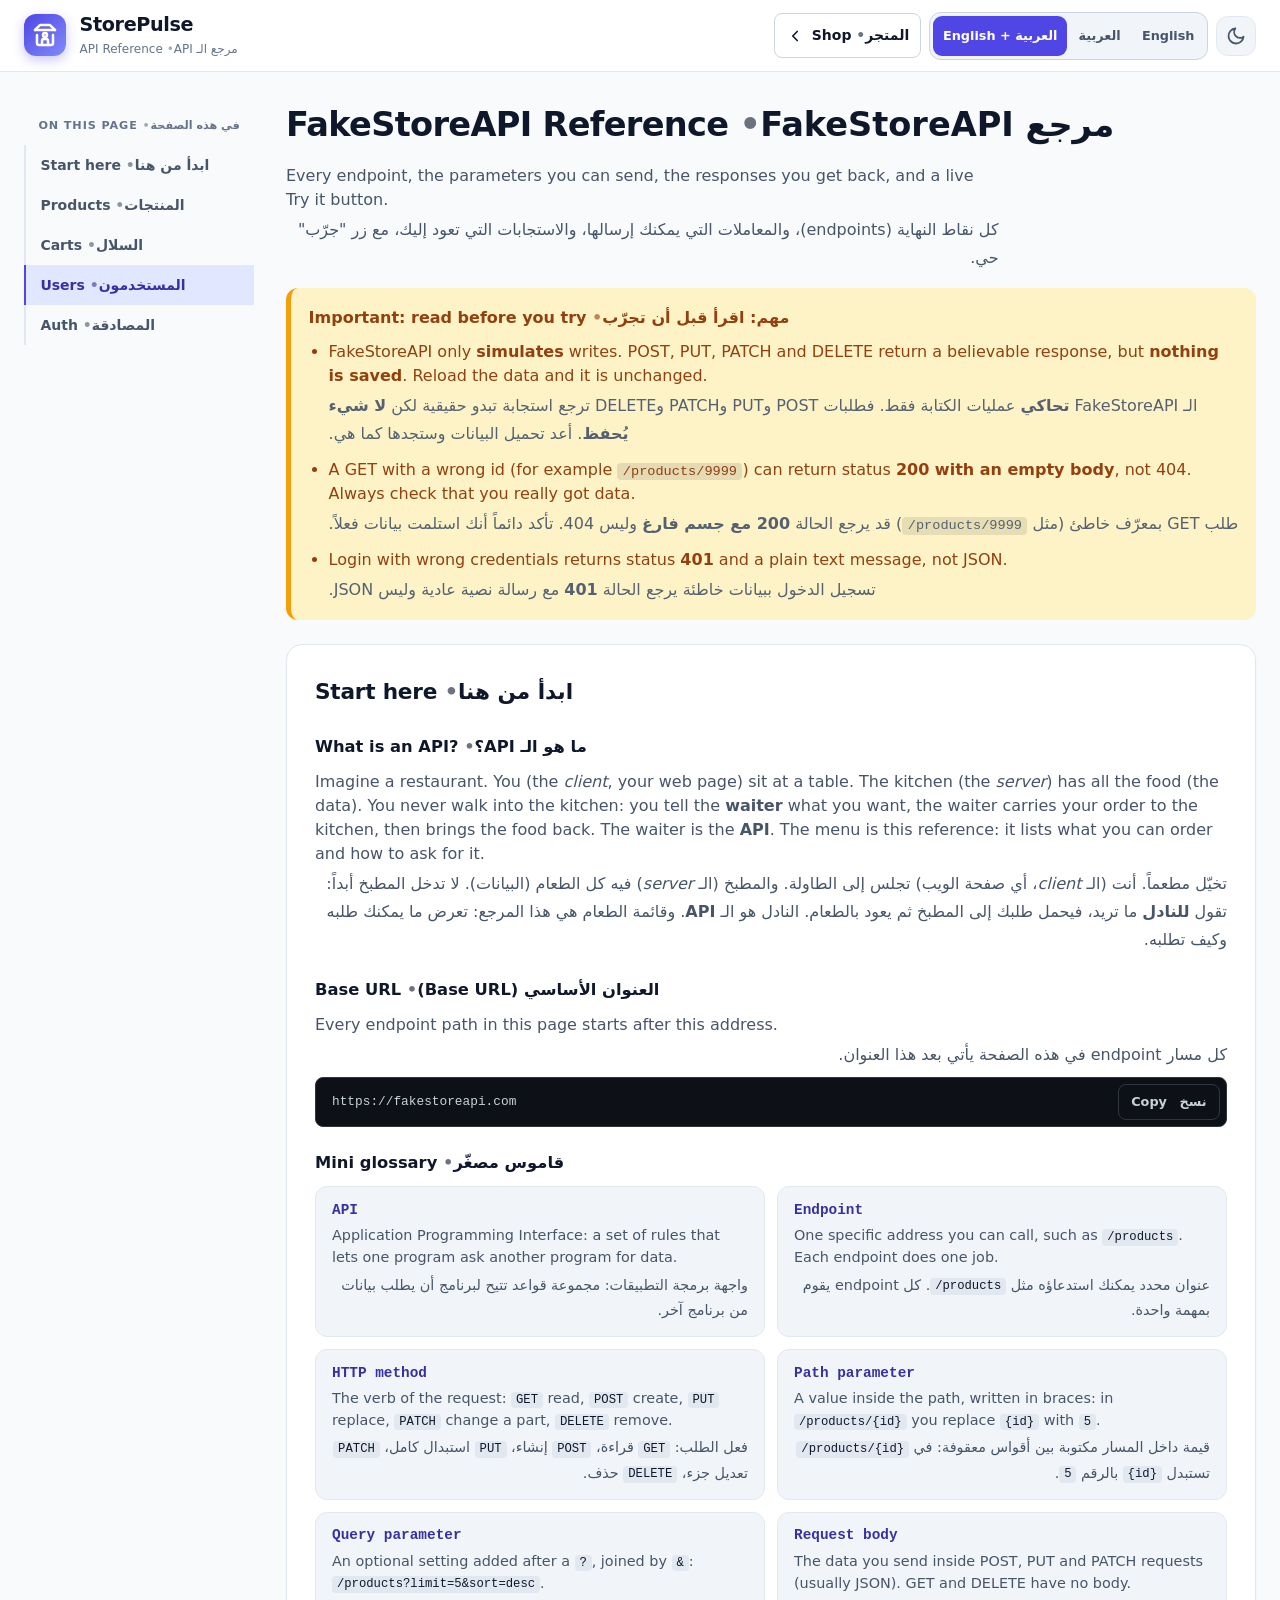
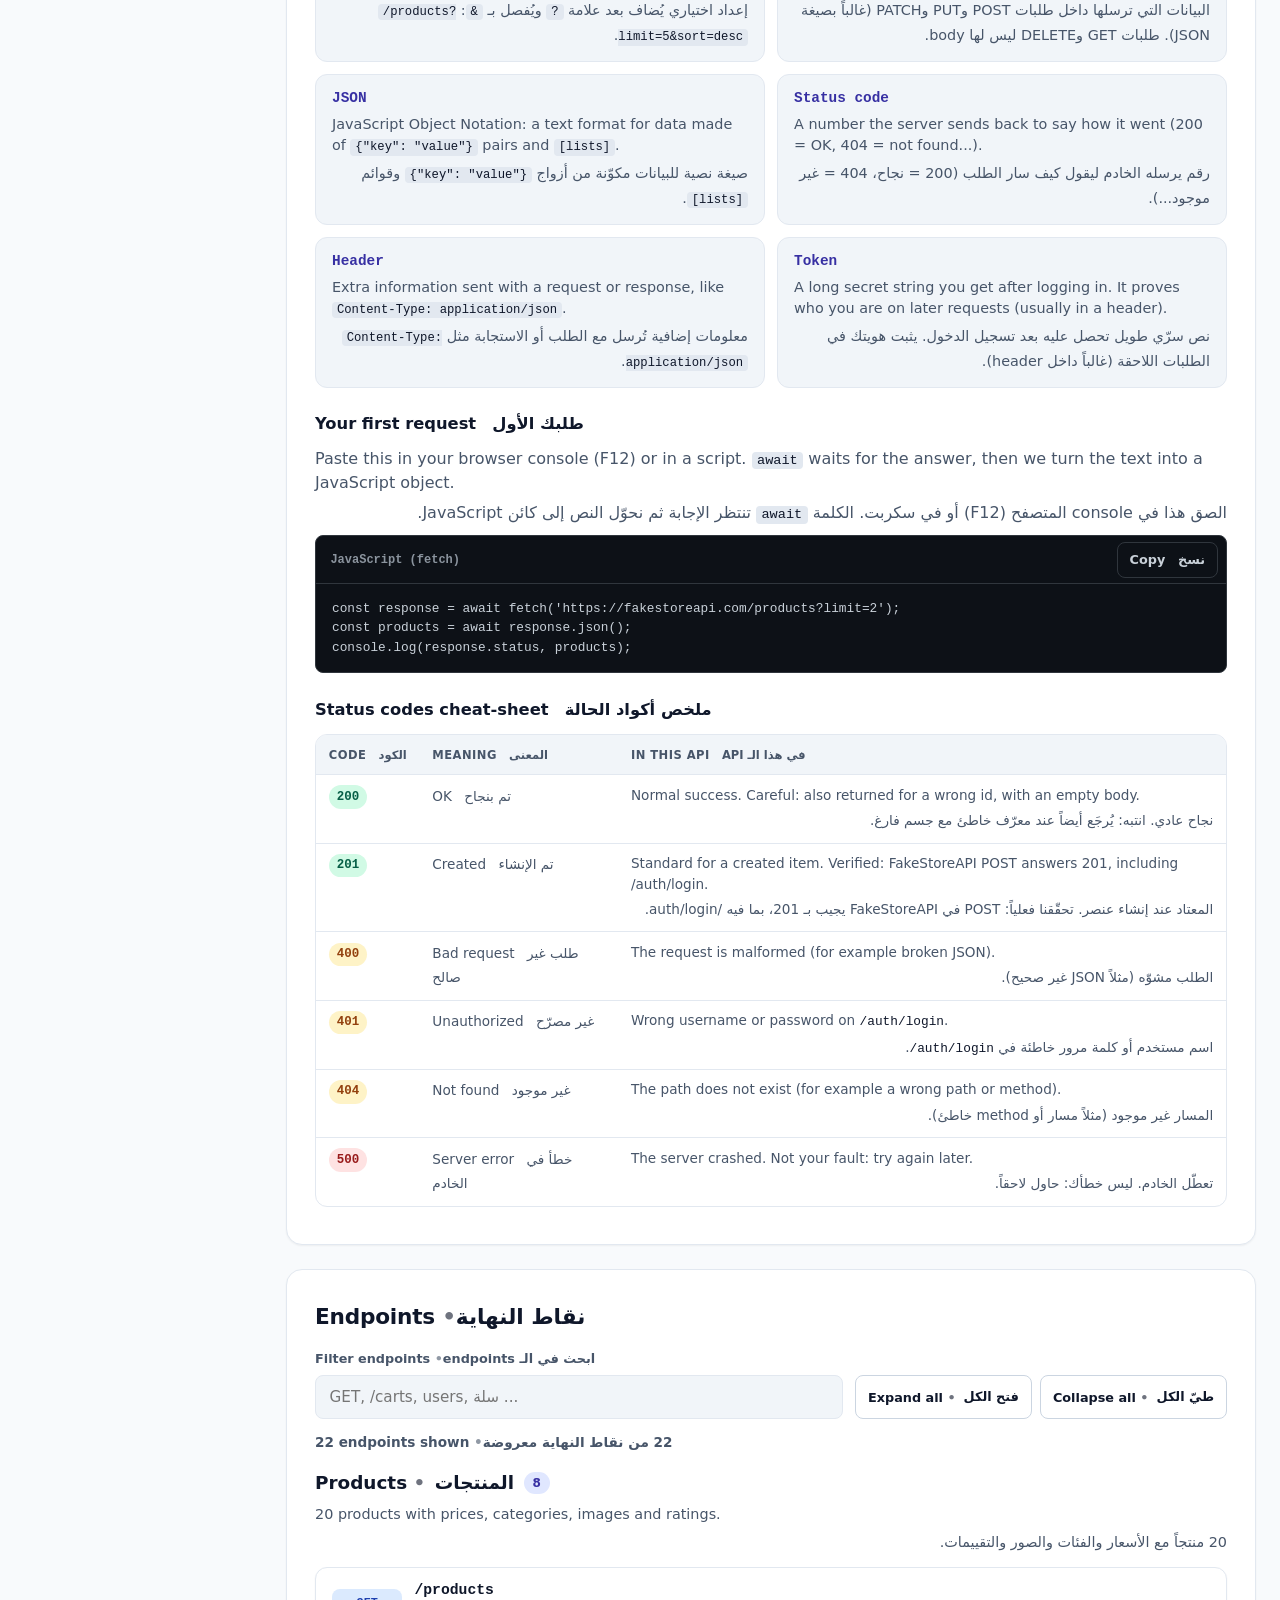
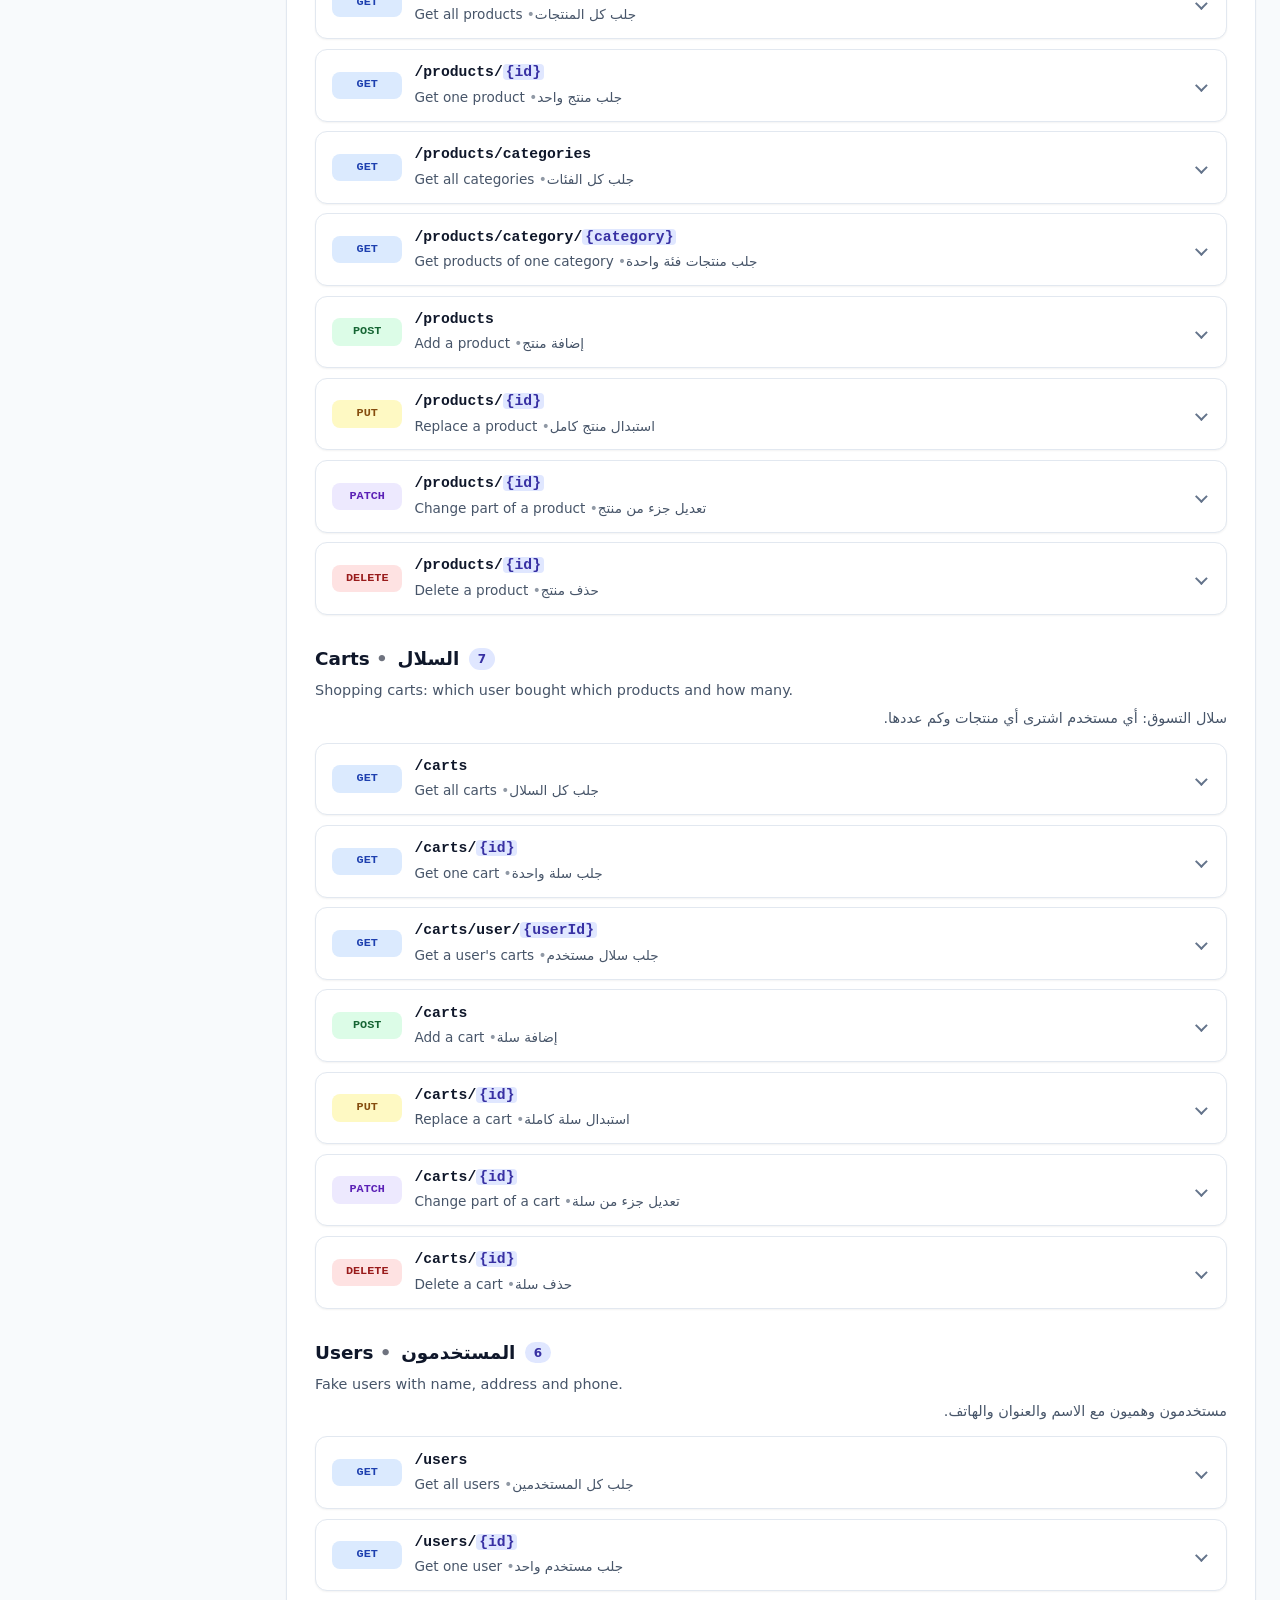
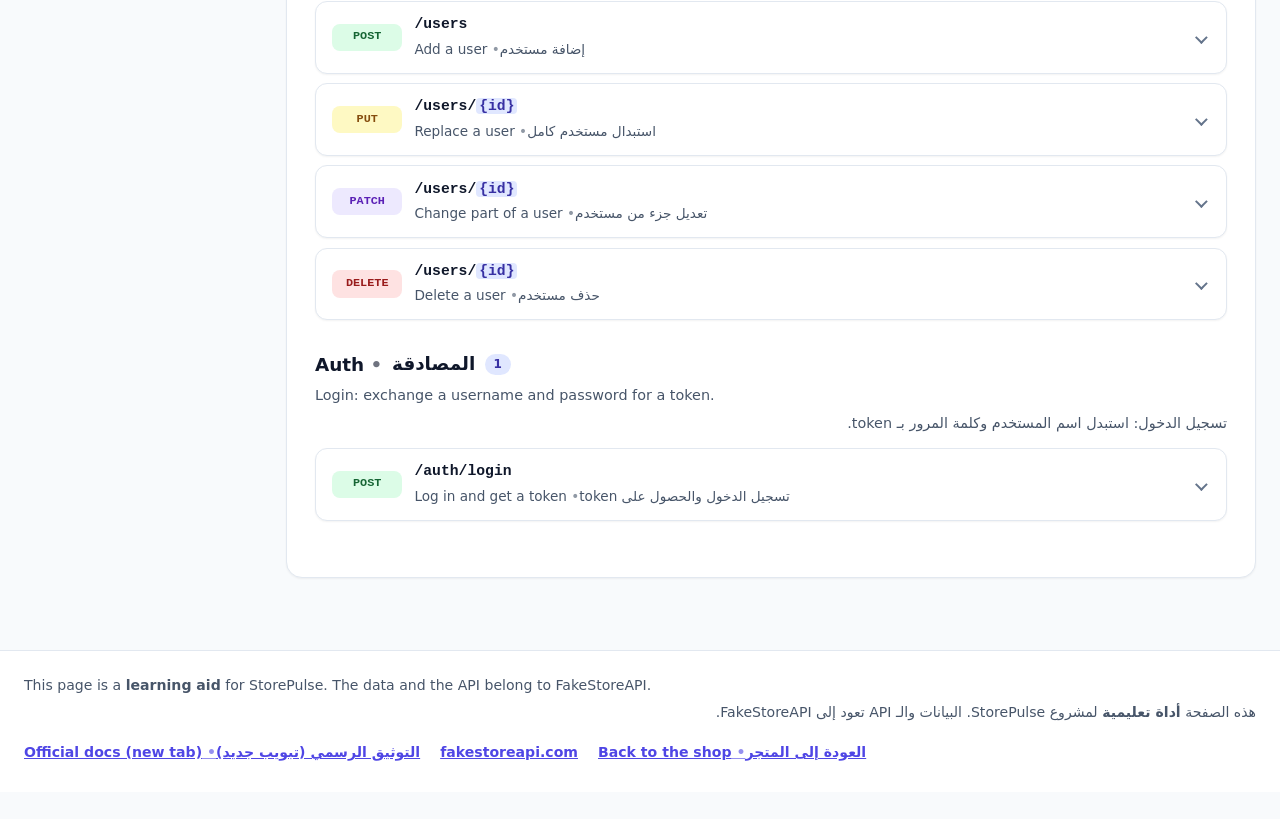
==== commit 3e0cd211: "Finalize StorePulse: full M1-M9 audit evidence and dead-code cleanup" ====
--- a/api.html
+++ b/api.html
@@ -111,7 +111,7 @@
     - index.html gives elements their class names / ids (class="btn btn-primary", id="btn-checkout"). We style them here.
     - script.js never writes colours. It only ADDS or REMOVES class names, and the CSS reacts:
       .hidden (display none), .collapsed (filter panel closed), .active (selected button/page), .chip-active,
-      .bookmarked, .header-hidden (header slid away), .bump, .btn-added-state, .toast-leaving, [data-theme] on <html>,
+      .bookmarked, .bump, .btn-added-state, .toast-leaving, [data-theme] on <html>,
       body.filters-open. This split (JS decides state, CSS draws it) keeps both files simple.
    
    READING ORDER: (1) variables + reset  (2) header  (3) buttons  (4) search/filters  (5) product grid  (6) loaders/states
@@ -130,7 +130,7 @@
     - index.html يعطي العناصر أسماء class و id (مثل class="btn btn-primary"). ونحن ننسّقها هنا.
     - script.js لا يكتب ألوانًا أبدًا. هو فقط يضيف أو يحذف أسماء classes والـ CSS يستجيب:
       .hidden (إخفاء)، .collapsed (لوحة الفلاتر مغلقة)، .active (زر/صفحة مختارة)، .chip-active، .bookmarked،
-      .header-hidden (الهيدر اختفى)، .bump، .btn-added-state، .toast-leaving، [data-theme] على <html>، body.filters-open.
+.bump، .btn-added-state، .toast-leaving، [data-theme] على <html>، body.filters-open.
       هذا التقسيم (JS يقرر الحالة و CSS يرسمها) يجعل الملفين أبسط.
    
    ترتيب القراءة: (1) المتغيرات والـ reset  (2) الهيدر  (3) الأزرار  (4) البحث والفلاتر  (5) شبكة المنتجات  (6) الـ loaders والحالات
@@ -380,17 +380,14 @@
 }
 
 /* ======================================================================
-   EN: HEADER (sticky + hide on scroll)
-   UX: the header stays reachable (sticky) but slides away when you scroll DOWN to give more reading room, and returns when you scroll UP.
-   script.js toggles the class .header-hidden for that.
-   AR: الهيدر (ثابت + يختفي عند التمرير)
-   تجربة المستخدم: يبقى الهيدر في المتناول (sticky) لكنه ينزلق للأعلى عند التمرير للأسفل ليعطي مساحة قراءة، ويعود عند التمرير للأعلى.
-   الـ script.js يبدّل الـ class المسمى .header-hidden لهذا الغرض.
+   EN: HEADER (sticky, always visible)
+   UX: the header stays reachable at the top of the viewport at all widths. No class is toggled by script.js.
+   AR: الهيدر (ثابت دائماً)
+   تجربة المستخدم: يبقى الهيدر ظاهراً في أعلى الصفحة عند كل المقاسات، ولا يبدّل السكربت أي class له.
    ====================================================================== */
 
 /* EN: position: sticky = behaves normally (takes space in the page) until you scroll past top: 0, then sticks there. Better than fixed
    because it does not need a spacer. z-index 100 keeps it above page content. backdrop-filter: blur frosts what is behind it.
-   will-change: transform warns the browser we animate transform, so it prepares a GPU layer (smoother, but use sparingly).
    AR: position: sticky = يتصرف عاديًا (يأخذ مكانه) حتى تتجاوز top: 0 فيلتصق هناك. أفضل من fixed لأنه لا يحتاج مساحة بديلة.
    الـ z-index 100 يبقيه فوق المحتوى. و backdrop-filter: blur يضبّب ما خلفه كالزجاج.
    will-change: transform ينبّه المتصفح أننا سنحرك transform فيجهز طبقة GPU (حركة أنعم، لكن لا تكثر منها). */
@@ -1949,7 +1946,7 @@
               <tr>
                 <th scope="row"><span class="status-chip status-2xx">201</span></th>
                 <td><span class="bi-en" lang="en">Created</span><span class="bi-ar" lang="ar" dir="rtl">تم الإنشاء</span></td>
-                <td><span class="bi-en bi-block" lang="en">Standard for a created item. FakeStoreAPI usually answers 200 instead.</span><span class="bi-ar bi-block" lang="ar" dir="rtl">المعتاد عند إنشاء عنصر. لكن FakeStoreAPI تجيب غالباً بـ 200.</span></td>
+                <td><span class="bi-en bi-block" lang="en">Standard for a created item. Verified: FakeStoreAPI POST answers 201, including /auth/login.</span><span class="bi-ar bi-block" lang="ar" dir="rtl">المعتاد عند إنشاء عنصر. تحقّقنا فعلياً: POST في FakeStoreAPI يجيب بـ 201، بما فيه /auth/login.</span></td>
               </tr>
               <tr>
                 <th scope="row"><span class="status-chip status-4xx">400</span></th>
@@ -2085,10 +2082,10 @@
    */
   const BASE_URL = 'https://fakestoreapi.com';
 
-  // EN: localStorage keys. The theme key is shared with the shop page so both pages stay in sync.
-  // AR: مفاتيح localStorage. مفتاح الثيم مشترك مع صفحة المتجر لتبقى الصفحتان متطابقتين.
-  const LANG_KEY = 'storepulse_api_lang';
+  // EN: The only storage key this documentation page may use is the shared theme (storage map M9).
+  // AR: المفتاح الوحيد المسموح لهذه الصفحة هو الثيم المشترك مع المتجر وفق خريطة التخزين M9.
   const THEME_KEY = 'storepulse_theme';
+  const LEGACY_LANG_KEY = 'storepulse_api_lang'; // EN: removed on load; AR: يُحذف عند التحميل لأنه خارج الخريطة.
 
   // EN: The three language modes the switcher allows. Anything else is ignored.
   // AR: أوضاع اللغة الثلاثة التي يسمح بها المبدّل. أي قيمة أخرى تُتجاهل.
@@ -2130,6 +2127,9 @@
     },
     set(key, value) {
       try { localStorage.setItem(key, JSON.stringify(value)); } catch (e) { /* ignore */ }
+    },
+    remove(key) {
+      try { localStorage.removeItem(key); } catch (e) { /* ignore */ }
     }
   };
 
@@ -2160,12 +2160,12 @@
     return mode;
   }
 
-  // EN: Apply the saved language immediately. The script is `defer`red, so the HTML already exists, and this
-  //     happens before the cards are built and before the first paint is finished in most browsers.
-  //     (CSP forbids inline scripts, so this is as early as we can legally get.)
-  // AR: نطبّق اللغة المحفوظة فوراً. السكربت مؤجَّل (defer) لذا الـ HTML موجود، وهذا يحدث قبل بناء البطاقات
-  //     وقبل اكتمال أول رسم في معظم المتصفحات. (سياسة CSP تمنع السكربتات المضمّنة فهذا أبكر وقت مسموح.)
-  applyLang(store.get(LANG_KEY));
+  // EN: Language is not in the M9 storage map, so this page always starts in bilingual mode and removes
+  //     the old key if it exists. The script is deferred, so the HTML is ready before we apply it.
+  // AR: اللغة ليست في خريطة M9، لذلك تبدأ الصفحة دائماً بالوضع ثنائي اللغة ويُحذف المفتاح القديم إن وُجد.
+  //     السكربت مؤجَّل لذا الـ HTML جاهز قبل تطبيق ذلك.
+  store.remove(LEGACY_LANG_KEY);
+  applyLang('both');
 
   /* ======================================================================
    * SECTION 4: The DATA (one array describes the whole page)
@@ -3096,8 +3096,9 @@
       showResponse(result, { status: response.status, latency, url, method: ep.method, text });
     } catch (err) {
       if (err.name === 'AbortError' && !timedOut) return; // EN: replaced by a newer request; AR: استُبدل بطلب أحدث
-      const message = timedOut ? 'Timeout: no answer after 15 seconds.' : `Network error: ${err.message}`;
-      const messageAr = timedOut ? 'انتهت المهلة: لا إجابة بعد 15 ثانية.' : `خطأ في الشبكة: ${err.message}`;
+      const seconds = TIMEOUT_MS / 1000;
+      const message = timedOut ? `Timeout: no answer after ${seconds} seconds.` : `Network error: ${err.message}`;
+      const messageAr = timedOut ? `انتهت المهلة: لا إجابة بعد ${seconds} ثانية.` : `خطأ في الشبكة: ${err.message}`;
       result.replaceChildren(
         el('div', { cls: 'result-meta' }, el('span', { cls: 'status-chip status-err' }, bi('Failed', 'فشل'))),
         el('p', { cls: 'result-note' }, bi(message, messageAr, true)));
@@ -3217,7 +3218,7 @@
   function setupLang() {
     document.querySelectorAll('input[name="api-lang"]').forEach((radio) => {
       radio.addEventListener('change', () => {
-        if (radio.checked) store.set(LANG_KEY, applyLang(radio.value));
+        if (radio.checked) applyLang(radio.value); // EN: no storage write — outside the map; AR: بلا حفظ لأنه خارج الخريطة.
       });
     });
   }
